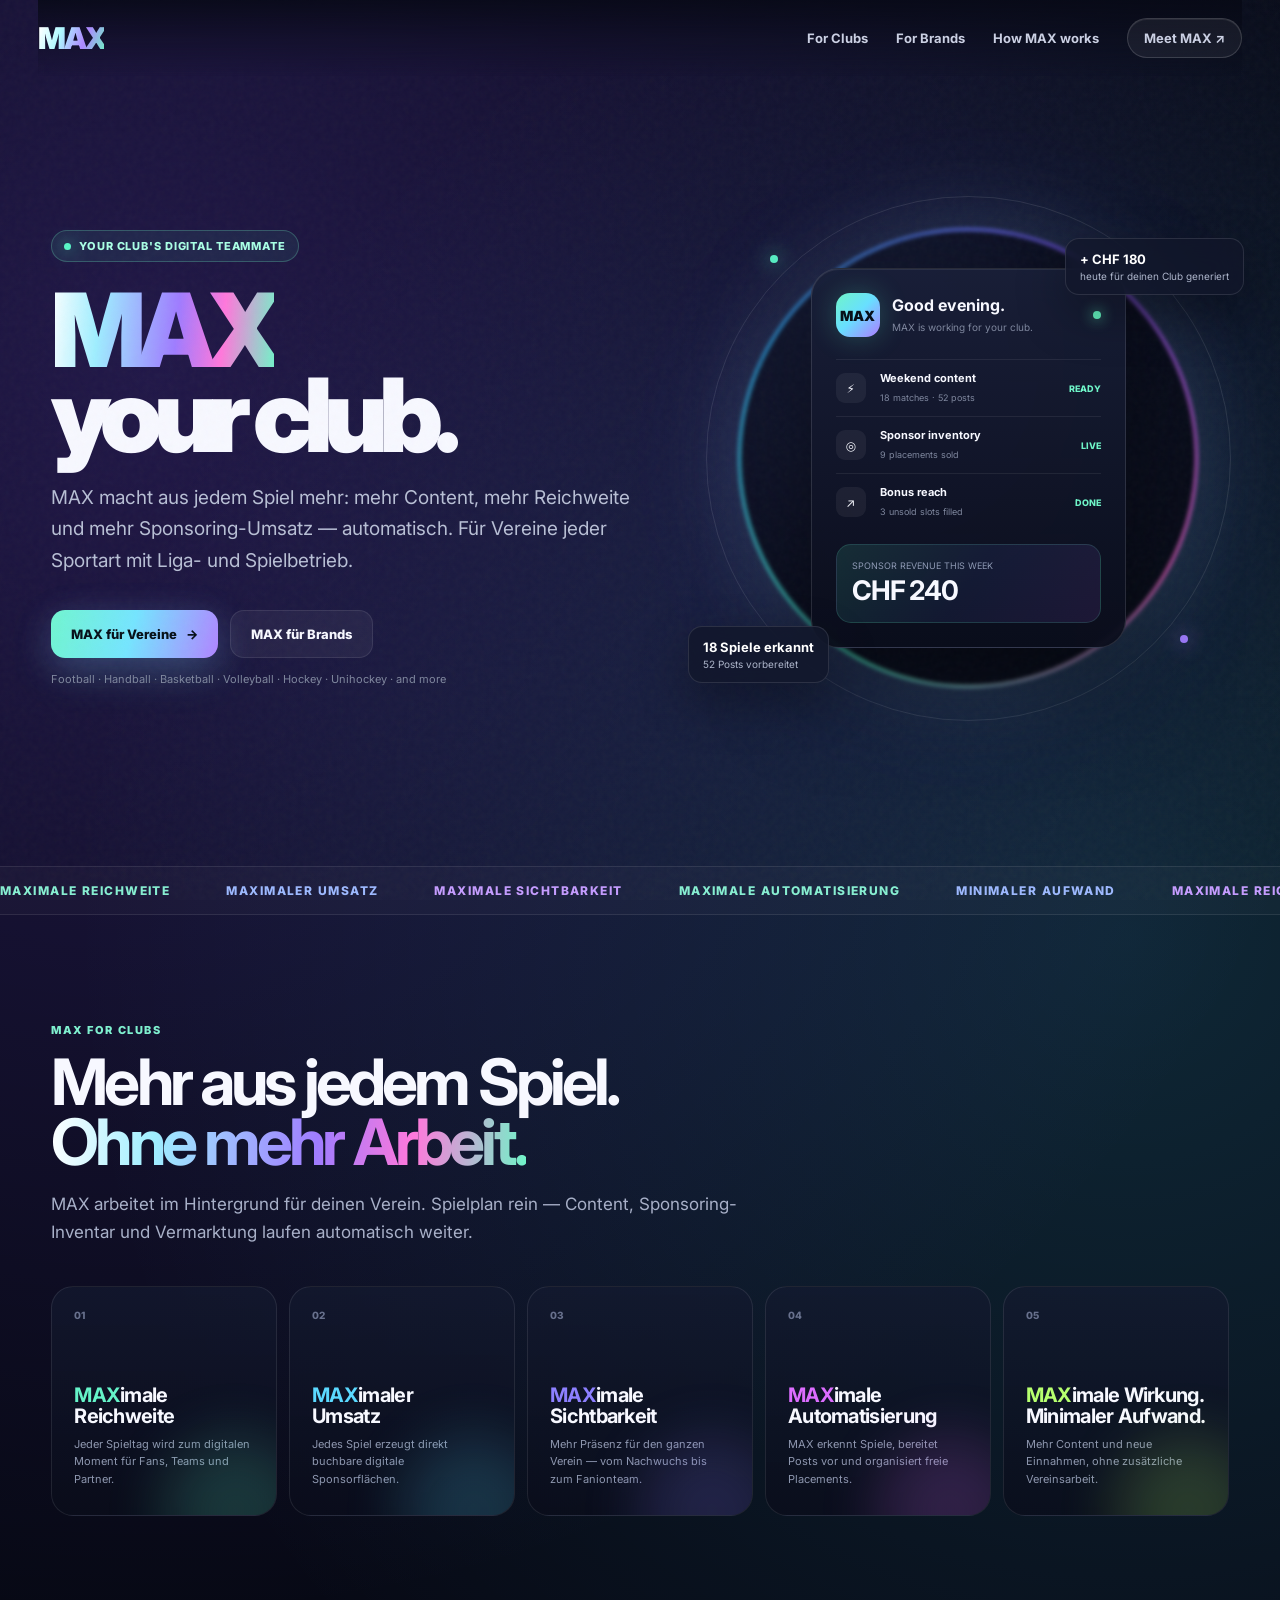
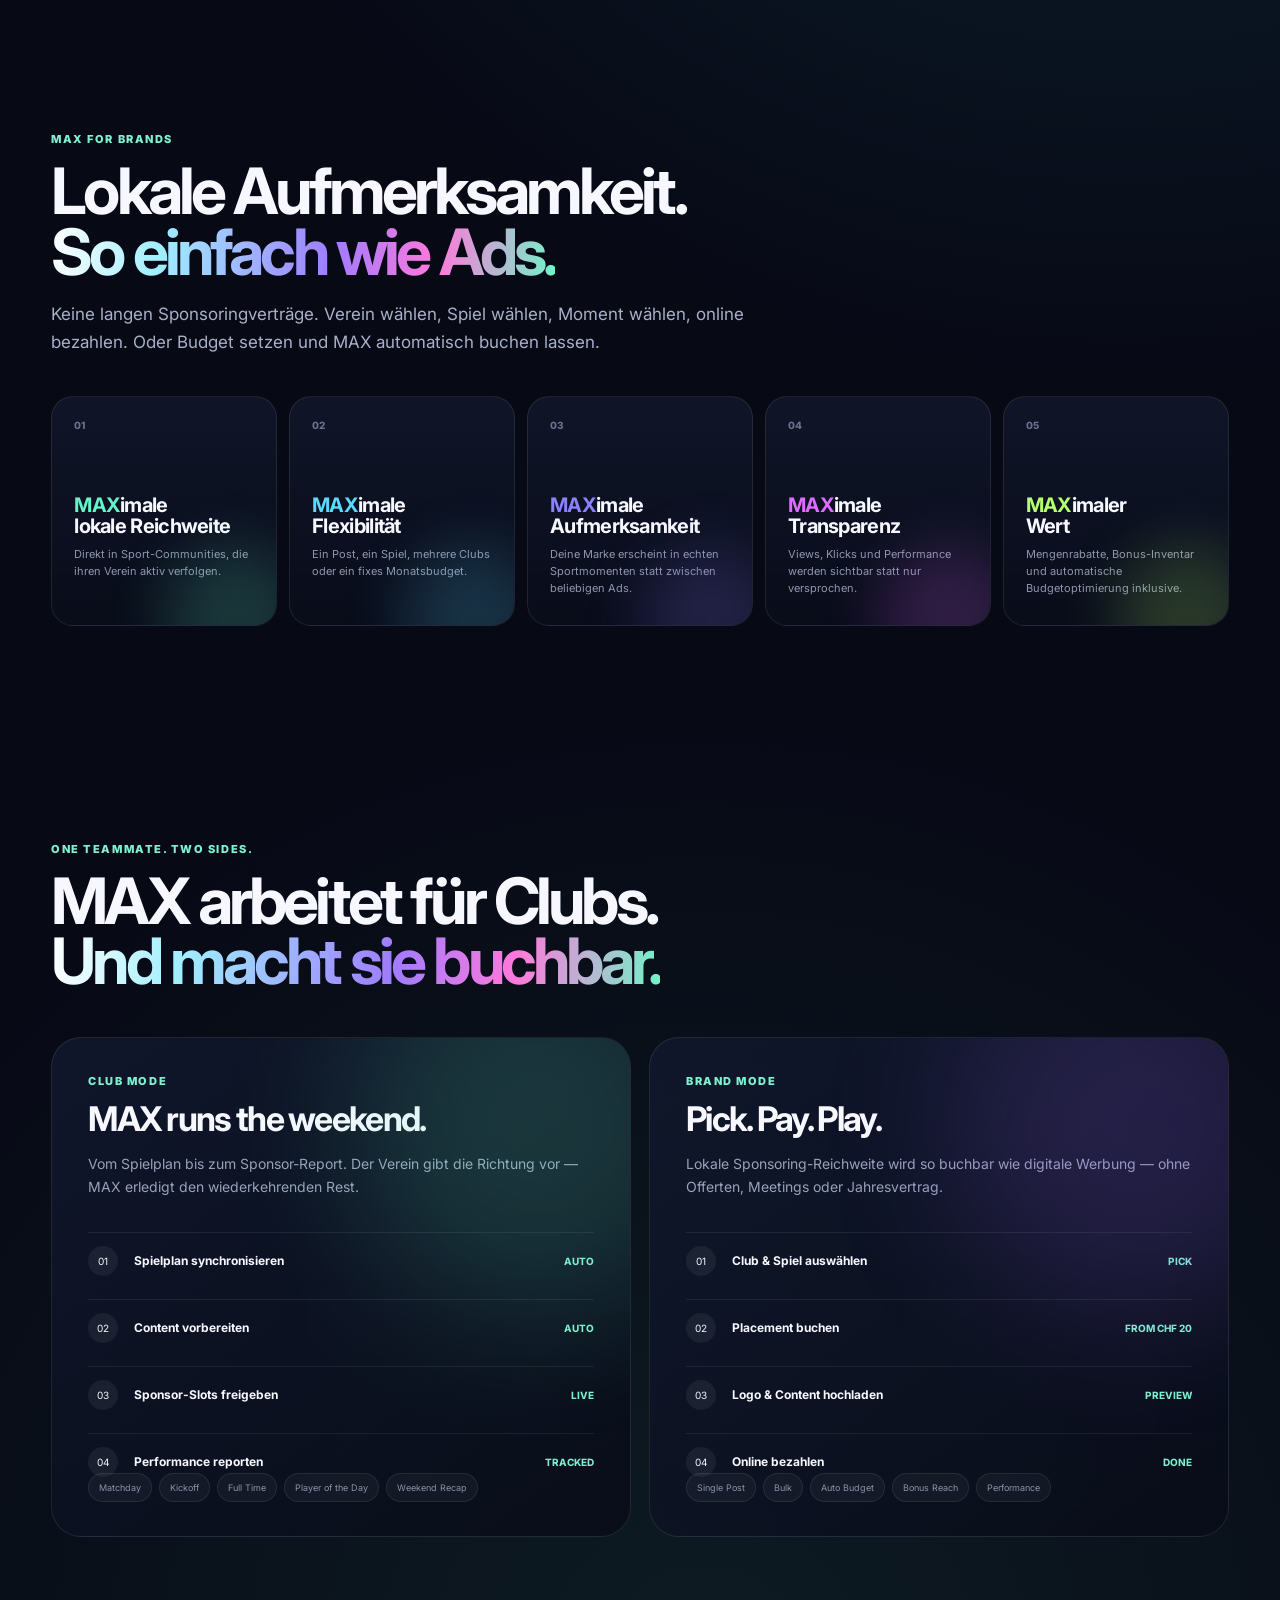
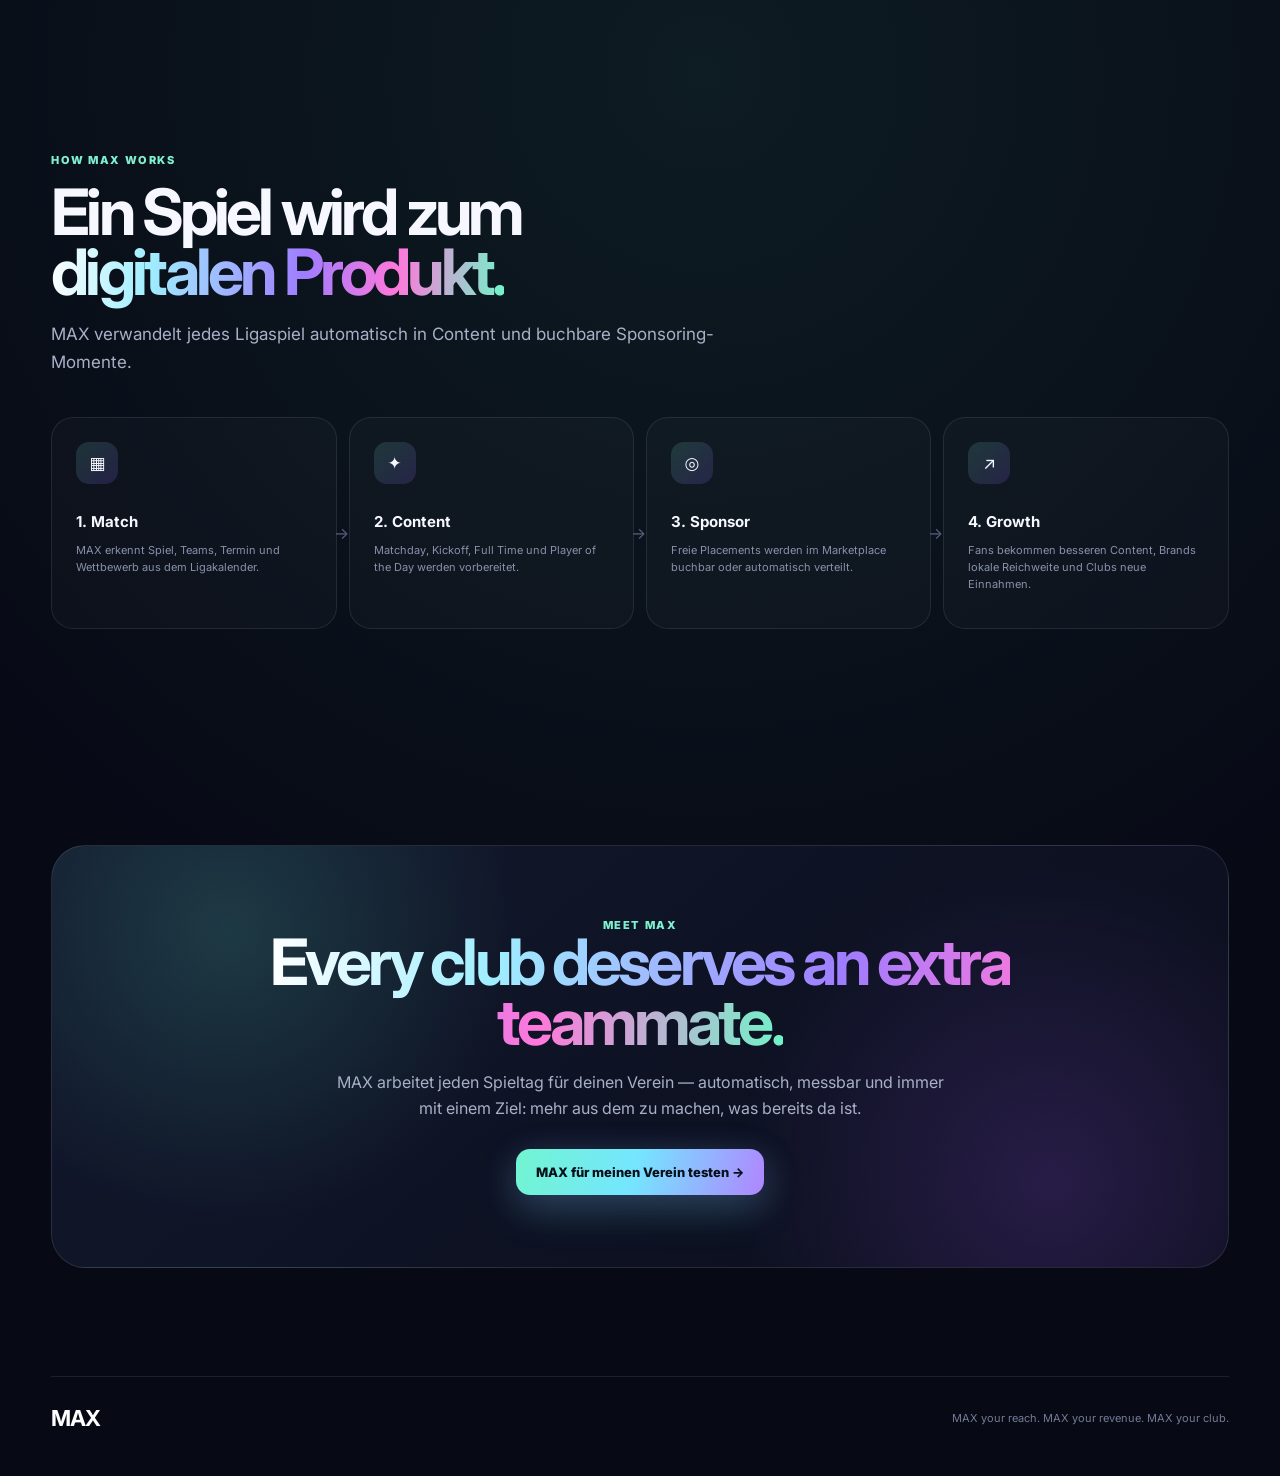
==== max-site/index.html @ 9b80db0b "Add MAX brand landing page" ====
<!doctype html>
<html lang="de">
<head>
<meta charset="utf-8">
<meta name="viewport" content="width=device-width,initial-scale=1">
<meta name="theme-color" content="#080b16">
<title>MAX — Your club's digital teammate</title>
<meta name="description" content="MAX macht aus jedem Spiel Content, Reichweite und Sponsoring-Umsatz. Für Sportvereine und lokale Marken.">
<style>
@import url('https://fonts.googleapis.com/css2?family=Inter:wght@400;500;600;700;800;900&display=swap');
:root{
  --bg:#070915;
  --bg2:#0c1020;
  --ink:#f7f8ff;
  --muted:#a9b0c7;
  --line:rgba(255,255,255,.09);
  --purple:#8b5cf6;
  --violet:#c65cff;
  --blue:#3987ff;
  --cyan:#3de1ff;
  --mint:#59f5c6;
  --lime:#b7ff5a;
  --card:rgba(18,22,41,.72);
}
*{box-sizing:border-box}
html{scroll-behavior:smooth}
body{
  margin:0;
  color:var(--ink);
  font-family:Inter,system-ui,-apple-system,BlinkMacSystemFont,"Segoe UI",sans-serif;
  background:
    radial-gradient(circle at 12% 8%,rgba(125,76,255,.22),transparent 28%),
    radial-gradient(circle at 88% 20%,rgba(61,225,255,.14),transparent 27%),
    radial-gradient(circle at 55% 70%,rgba(89,245,198,.08),transparent 30%),
    var(--bg);
  overflow-x:hidden;
}
a{color:inherit;text-decoration:none}
button{font:inherit}
.noise{
  position:fixed;inset:0;pointer-events:none;opacity:.035;z-index:2;
  background-image:url("data:image/svg+xml,%3Csvg viewBox='0 0 180 180' xmlns='http://www.w3.org/2000/svg'%3E%3Cfilter id='n'%3E%3CfeTurbulence type='fractalNoise' baseFrequency='.85' numOctaves='4' stitchTiles='stitch'/%3E%3C/filter%3E%3Crect width='100%25' height='100%25' filter='url(%23n)' opacity='.9'/%3E%3C/svg%3E");
}
.nav{
  position:sticky;top:0;z-index:40;
  display:flex;align-items:center;justify-content:space-between;
  width:min(1220px,94vw);margin:0 auto;
  padding:18px 0;
  backdrop-filter:blur(16px);
}
.nav:before{
  content:"";position:fixed;top:0;left:0;right:0;height:76px;
  background:linear-gradient(180deg,rgba(7,9,21,.82),rgba(7,9,21,.35),transparent);
  z-index:-1;pointer-events:none;
}
.logo{
  font-size:30px;font-weight:950;letter-spacing:-.08em;
  background:linear-gradient(110deg,#fff 5%,#aef8ff 35%,#ad87ff 68%,#6ff4c2);
  -webkit-background-clip:text;background-clip:text;color:transparent;
}
.navlinks{display:flex;align-items:center;gap:28px;color:#cbd0e3;font-size:13px;font-weight:700}
.navlinks a:hover{color:#fff}
.navcta{
  padding:11px 16px;border:1px solid rgba(255,255,255,.15);border-radius:999px;
  background:rgba(255,255,255,.06);box-shadow:inset 0 1px 0 rgba(255,255,255,.08);
}
.shell{width:min(1220px,92vw);margin:auto}
.hero{
  min-height:790px;
  display:grid;grid-template-columns:1.08fr .92fr;gap:45px;align-items:center;
  padding:66px 0 92px;
}
.badge{
  display:inline-flex;align-items:center;gap:8px;padding:8px 12px;border-radius:999px;
  border:1px solid rgba(111,244,194,.25);
  background:rgba(89,245,198,.07);color:#a9ffe5;
  font-size:11px;font-weight:800;letter-spacing:.08em;text-transform:uppercase;
}
.badge .pulse{width:7px;height:7px;border-radius:50%;background:var(--mint);box-shadow:0 0 18px var(--mint)}
h1{
  font-size:clamp(68px,8vw,116px);line-height:.83;letter-spacing:-.085em;
  margin:26px 0 24px;font-weight:950;
}
.gradient-text{
  background:linear-gradient(95deg,#fff 0%,#9feeff 22%,#9f7cff 56%,#ff78db 76%,#6ff5c8 100%);
  -webkit-background-clip:text;background-clip:text;color:transparent;
}
.hero p{
  max-width:680px;font-size:19px;line-height:1.65;color:#b8bfd5;margin:0;
}
.hero-actions{display:flex;gap:12px;margin-top:34px;flex-wrap:wrap}
.btn{
  display:inline-flex;align-items:center;justify-content:center;gap:9px;
  border-radius:14px;padding:15px 20px;font-weight:800;font-size:13px;
  transition:.2s transform,.2s box-shadow,.2s border-color;
}
.btn:hover{transform:translateY(-2px)}
.btn-primary{
  color:#071019;
  background:linear-gradient(105deg,#71f5d0,#75e5ff 48%,#b085ff);
  box-shadow:0 14px 44px rgba(85,239,200,.2),0 8px 36px rgba(139,92,246,.2);
}
.btn-secondary{border:1px solid var(--line);background:rgba(255,255,255,.05)}
.hero-note{font-size:11px;color:#7f879e;margin-top:14px}
.visual{
  position:relative;height:600px;display:flex;align-items:center;justify-content:center;
}
.orb{
  position:absolute;width:460px;height:460px;border-radius:50%;
  background:conic-gradient(from 210deg,#4af3c2,#31b7ff,#8156ff,#fd63cc,#4af3c2);
  filter:blur(2px);opacity:.85;animation:float 7s ease-in-out infinite;
  box-shadow:0 0 90px rgba(113,245,208,.14),0 0 130px rgba(139,92,246,.18);
}
.orb:after{
  content:"";position:absolute;inset:3px;border-radius:50%;
  background:radial-gradient(circle at 32% 28%,#171d39,#0a0d1d 55%,#070914 80%);
}
.ring{
  position:absolute;width:525px;height:525px;border-radius:50%;
  border:1px solid rgba(255,255,255,.1);animation:spin 18s linear infinite;
}
.ring:before,.ring:after{content:"";position:absolute;width:8px;height:8px;border-radius:50%;background:var(--mint);box-shadow:0 0 20px var(--mint)}
.ring:before{top:58px;left:63px}.ring:after{bottom:77px;right:42px;background:#a17cff;box-shadow:0 0 20px #a17cff}
.agent{
  position:relative;z-index:3;width:315px;border-radius:28px;padding:24px;
  background:linear-gradient(180deg,rgba(25,31,56,.94),rgba(10,13,27,.92));
  border:1px solid rgba(255,255,255,.12);
  box-shadow:0 32px 100px rgba(0,0,0,.5),inset 0 1px 0 rgba(255,255,255,.08);
  backdrop-filter:blur(20px);
}
.agent-head{display:flex;align-items:center;gap:12px;margin-bottom:22px}
.max-avatar{
  width:44px;height:44px;border-radius:14px;display:grid;place-items:center;
  color:#071019;font-weight:950;font-size:14px;
  background:linear-gradient(135deg,#6ff5c8,#68dfff 48%,#ad7dff);
  box-shadow:0 0 28px rgba(89,245,198,.24);
}
.agent-head b{display:block}.agent-head span{font-size:10px;color:#7f879e}
.status{margin-left:auto;width:8px;height:8px;border-radius:50%;background:#62f1bd;box-shadow:0 0 14px #62f1bd}
.task{
  display:grid;grid-template-columns:34px 1fr auto;gap:10px;align-items:center;
  padding:11px 0;border-top:1px solid rgba(255,255,255,.07);
}
.task-icon{
  width:30px;height:30px;border-radius:9px;display:grid;place-items:center;font-size:12px;
  background:rgba(255,255,255,.06)
}
.task b{font-size:11px;display:block}.task small{font-size:9px;color:#7f879e}
.done{font-size:9px;color:#6ff5c8;font-weight:800}
.revenue{
  margin-top:14px;padding:15px;border-radius:15px;
  background:linear-gradient(125deg,rgba(82,245,193,.12),rgba(102,133,255,.09),rgba(187,100,255,.11));
  border:1px solid rgba(110,246,207,.15);
}
.revenue small{font-size:9px;color:#8f9ab4;display:block}.revenue strong{font-size:27px;letter-spacing:-.04em;display:block;margin-top:3px}
.float-card{
  position:absolute;z-index:5;padding:12px 14px;border-radius:14px;
  background:rgba(17,22,41,.78);border:1px solid rgba(255,255,255,.11);backdrop-filter:blur(14px);
  box-shadow:0 20px 50px rgba(0,0,0,.3);font-size:10px;color:#aeb6cb;
}
.float-card b{display:block;color:#fff;font-size:13px;margin-bottom:3px}
.fc1{top:80px;right:-15px;animation:float2 5s ease-in-out infinite}
.fc2{bottom:75px;left:-20px;animation:float2 6.4s ease-in-out infinite reverse}

.marquee{border-top:1px solid var(--line);border-bottom:1px solid var(--line);overflow:hidden;background:rgba(255,255,255,.02)}
.marquee-track{display:flex;gap:56px;width:max-content;padding:16px 0;animation:marquee 25s linear infinite;color:#717b99;font-size:12px;font-weight:800;letter-spacing:.12em;text-transform:uppercase}
.marquee-track span:nth-child(3n+1){color:#87efd2}.marquee-track span:nth-child(3n+2){color:#9db9ff}.marquee-track span:nth-child(3n){color:#c59cff}

.section{padding:108px 0}
.eyebrow{font-size:11px;font-weight:850;letter-spacing:.14em;text-transform:uppercase;color:#7ff0cf}
.section h2{font-size:clamp(44px,5vw,72px);line-height:.94;letter-spacing:-.06em;margin:15px 0 18px;max-width:900px}
.lead{font-size:17px;line-height:1.65;color:#a8b0c8;max-width:720px}
.grid-5{display:grid;grid-template-columns:repeat(5,1fr);gap:12px;margin-top:40px}
.value-card{
  min-height:230px;padding:22px;border-radius:22px;position:relative;overflow:hidden;
  border:1px solid var(--line);background:linear-gradient(180deg,rgba(20,26,48,.72),rgba(10,13,27,.78));
  transition:.25s transform,.25s border-color,.25s box-shadow;
}
.value-card:hover{transform:translateY(-5px);border-color:rgba(129,104,255,.35);box-shadow:0 24px 55px rgba(0,0,0,.22)}
.value-card:before{content:"";position:absolute;inset:auto -35px -70px auto;width:150px;height:150px;border-radius:50%;filter:blur(30px);opacity:.18;background:var(--accent,#8b5cf6)}
.value-card .num{font-size:10px;color:#68718d;font-weight:800}
.value-card h3{font-size:20px;line-height:1.05;letter-spacing:-.035em;margin:64px 0 9px}
.value-card h3 span{color:var(--accent,#7ff0cf)}
.value-card p{font-size:11px;color:#8e97af;line-height:1.55;margin:0}

.split{display:grid;grid-template-columns:1fr 1fr;gap:18px;margin-top:46px}
.big-card{
  min-height:500px;padding:36px;border:1px solid var(--line);border-radius:30px;position:relative;overflow:hidden;
  background:linear-gradient(145deg,rgba(18,25,47,.82),rgba(9,12,24,.86));
}
.big-card:before{content:"";position:absolute;width:380px;height:380px;border-radius:50%;filter:blur(70px);opacity:.16;right:-100px;top:-100px;background:var(--glow)}
.big-card h3{font-size:34px;letter-spacing:-.05em;margin:10px 0}
.big-card p{font-size:14px;color:#98a2ba;line-height:1.6;max-width:520px}
.steps{display:grid;gap:10px;margin-top:34px}
.step{display:grid;grid-template-columns:35px 1fr auto;gap:11px;align-items:center;padding:13px 0;border-top:1px solid rgba(255,255,255,.07)}
.step i{font-style:normal;width:30px;height:30px;border-radius:50%;display:grid;place-items:center;background:rgba(255,255,255,.06);font-size:10px}
.step b{font-size:12px}.step span{font-size:10px;color:#7ff0cf;font-weight:750}
.brand-cloud{position:absolute;bottom:34px;left:36px;right:36px;display:flex;gap:7px;flex-wrap:wrap}
.brand-cloud span{border:1px solid rgba(255,255,255,.08);background:rgba(255,255,255,.04);padding:8px 10px;border-radius:999px;font-size:9px;color:#8993ad}

.flow-grid{display:grid;grid-template-columns:repeat(4,1fr);gap:12px;margin-top:40px}
.flow-card{padding:24px;border-radius:22px;border:1px solid var(--line);background:rgba(255,255,255,.025);position:relative}
.flow-card:after{content:"→";position:absolute;right:-13px;top:50%;font-size:16px;color:#55617d}
.flow-card:last-child:after{display:none}
.flow-icon{width:42px;height:42px;border-radius:13px;display:grid;place-items:center;margin-bottom:28px;font-size:17px;background:linear-gradient(135deg,rgba(111,245,200,.15),rgba(139,92,246,.18))}
.flow-card b{font-size:15px;display:block}.flow-card p{font-size:11px;line-height:1.55;color:#8791aa}

.quote{
  padding:72px;border-radius:34px;border:1px solid rgba(255,255,255,.1);
  background:
    radial-gradient(circle at 15% 20%,rgba(96,241,204,.16),transparent 28%),
    radial-gradient(circle at 85% 80%,rgba(167,91,255,.18),transparent 30%),
    linear-gradient(140deg,#12182d,#0a0d1b);
  text-align:center;position:relative;overflow:hidden;
}
.quote h2{margin:0 auto 18px;max-width:850px}
.quote p{margin:0 auto;max-width:620px;color:#a8b0c7;line-height:1.6}
.quote .btn{margin-top:28px}
.footer{padding:28px 0 45px;color:#727b96;font-size:11px;display:flex;justify-content:space-between;align-items:center;border-top:1px solid var(--line)}
.footer strong{font-size:22px;color:#fff;letter-spacing:-.06em}

@keyframes float{0%,100%{transform:translateY(0) rotate(-2deg)}50%{transform:translateY(-15px) rotate(2deg)}}
@keyframes float2{0%,100%{transform:translateY(0)}50%{transform:translateY(-9px)}}
@keyframes spin{to{transform:rotate(360deg)}}
@keyframes marquee{to{transform:translateX(-50%)}}

@media(max-width:1050px){
  .hero{grid-template-columns:1fr;min-height:auto;padding-top:70px}
  .visual{height:570px}
  .grid-5{grid-template-columns:repeat(2,1fr)}
  .value-card:last-child{grid-column:1/-1}
}
@media(max-width:760px){
  .navlinks a:not(.navcta){display:none}
  .hero{padding-top:36px}
  h1{font-size:68px}
  .visual{height:500px;transform:scale(.88)}
  .orb{width:390px;height:390px}.ring{width:450px;height:450px}
  .grid-5,.split,.flow-grid{grid-template-columns:1fr}
  .value-card:last-child{grid-column:auto}
  .flow-card:after{display:none}
  .section{padding:76px 0}
  .quote{padding:48px 24px}
  .big-card{min-height:460px}
}
@media(max-width:470px){
  .shell{width:90vw}
  h1{font-size:58px}
  .hero p{font-size:16px}
  .visual{margin:0 -35px;transform:scale(.75);height:440px}
  .section h2{font-size:43px}
  .footer{display:block}.footer span{display:block;margin-top:8px}
}
</style>
</head>
<body>
<div class="noise"></div>

<nav class="nav">
  <a class="logo" href="#">MAX</a>
  <div class="navlinks">
    <a href="#clubs">For Clubs</a>
    <a href="#brands">For Brands</a>
    <a href="#how">How MAX works</a>
    <a class="navcta" href="#start">Meet MAX ↗</a>
  </div>
</nav>

<main>
<section class="shell hero">
  <div>
    <div class="badge"><span class="pulse"></span> Your club's digital teammate</div>
    <h1><span class="gradient-text">MAX</span><br>your club.</h1>
    <p>MAX macht aus jedem Spiel mehr: mehr Content, mehr Reichweite und mehr Sponsoring-Umsatz — automatisch. Für Vereine jeder Sportart mit Liga- und Spielbetrieb.</p>
    <div class="hero-actions">
      <a class="btn btn-primary" href="#clubs">MAX für Vereine <span>→</span></a>
      <a class="btn btn-secondary" href="#brands">MAX für Brands</a>
    </div>
    <div class="hero-note">Football · Handball · Basketball · Volleyball · Hockey · Unihockey · and more</div>
  </div>

  <div class="visual">
    <div class="ring"></div>
    <div class="orb"></div>
    <div class="float-card fc1"><b>+ CHF 180</b>heute für deinen Club generiert</div>
    <div class="float-card fc2"><b>18 Spiele erkannt</b>52 Posts vorbereitet</div>
    <div class="agent">
      <div class="agent-head">
        <div class="max-avatar">MAX</div>
        <div><b>Good evening.</b><span>MAX is working for your club.</span></div>
        <div class="status"></div>
      </div>
      <div class="task"><div class="task-icon">⚡</div><div><b>Weekend content</b><small>18 matches · 52 posts</small></div><span class="done">READY</span></div>
      <div class="task"><div class="task-icon">◎</div><div><b>Sponsor inventory</b><small>9 placements sold</small></div><span class="done">LIVE</span></div>
      <div class="task"><div class="task-icon">↗</div><div><b>Bonus reach</b><small>3 unsold slots filled</small></div><span class="done">DONE</span></div>
      <div class="revenue"><small>SPONSOR REVENUE THIS WEEK</small><strong>CHF 240</strong></div>
    </div>
  </div>
</section>

<div class="marquee">
  <div class="marquee-track">
    <span>MAXimale Reichweite</span><span>MAXimaler Umsatz</span><span>MAXimale Sichtbarkeit</span><span>MAXimale Automatisierung</span><span>Minimaler Aufwand</span>
    <span>MAXimale Reichweite</span><span>MAXimaler Umsatz</span><span>MAXimale Sichtbarkeit</span><span>MAXimale Automatisierung</span><span>Minimaler Aufwand</span>
  </div>
</div>

<section class="shell section" id="clubs">
  <div class="eyebrow">MAX for Clubs</div>
  <h2>Mehr aus jedem Spiel.<br><span class="gradient-text">Ohne mehr Arbeit.</span></h2>
  <p class="lead">MAX arbeitet im Hintergrund für deinen Verein. Spielplan rein — Content, Sponsoring-Inventar und Vermarktung laufen automatisch weiter.</p>

  <div class="grid-5">
    <article class="value-card" style="--accent:#65f3c8"><div class="num">01</div><h3><span>MAX</span>imale<br>Reichweite</h3><p>Jeder Spieltag wird zum digitalen Moment für Fans, Teams und Partner.</p></article>
    <article class="value-card" style="--accent:#5bd9ff"><div class="num">02</div><h3><span>MAX</span>imaler<br>Umsatz</h3><p>Jedes Spiel erzeugt direkt buchbare digitale Sponsorflächen.</p></article>
    <article class="value-card" style="--accent:#8d80ff"><div class="num">03</div><h3><span>MAX</span>imale<br>Sichtbarkeit</h3><p>Mehr Präsenz für den ganzen Verein — vom Nachwuchs bis zum Fanionteam.</p></article>
    <article class="value-card" style="--accent:#dc6dff"><div class="num">04</div><h3><span>MAX</span>imale<br>Automatisierung</h3><p>MAX erkennt Spiele, bereitet Posts vor und organisiert freie Placements.</p></article>
    <article class="value-card" style="--accent:#b6ff6f"><div class="num">05</div><h3><span>MAX</span>imale Wirkung.<br>Minimaler Aufwand.</h3><p>Mehr Content und neue Einnahmen, ohne zusätzliche Vereinsarbeit.</p></article>
  </div>
</section>

<section class="shell section" id="brands">
  <div class="eyebrow">MAX for Brands</div>
  <h2>Lokale Aufmerksamkeit.<br><span class="gradient-text">So einfach wie Ads.</span></h2>
  <p class="lead">Keine langen Sponsoringverträge. Verein wählen, Spiel wählen, Moment wählen, online bezahlen. Oder Budget setzen und MAX automatisch buchen lassen.</p>

  <div class="grid-5">
    <article class="value-card" style="--accent:#65f3c8"><div class="num">01</div><h3><span>MAX</span>imale<br>lokale Reichweite</h3><p>Direkt in Sport-Communities, die ihren Verein aktiv verfolgen.</p></article>
    <article class="value-card" style="--accent:#5bd9ff"><div class="num">02</div><h3><span>MAX</span>imale<br>Flexibilität</h3><p>Ein Post, ein Spiel, mehrere Clubs oder ein fixes Monatsbudget.</p></article>
    <article class="value-card" style="--accent:#8d80ff"><div class="num">03</div><h3><span>MAX</span>imale<br>Aufmerksamkeit</h3><p>Deine Marke erscheint in echten Sportmomenten statt zwischen beliebigen Ads.</p></article>
    <article class="value-card" style="--accent:#dc6dff"><div class="num">04</div><h3><span>MAX</span>imale<br>Transparenz</h3><p>Views, Klicks und Performance werden sichtbar statt nur versprochen.</p></article>
    <article class="value-card" style="--accent:#b6ff6f"><div class="num">05</div><h3><span>MAX</span>imaler<br>Wert</h3><p>Mengenrabatte, Bonus-Inventar und automatische Budgetoptimierung inklusive.</p></article>
  </div>
</section>

<section class="shell section">
  <div class="eyebrow">One teammate. Two sides.</div>
  <h2>MAX arbeitet für Clubs.<br><span class="gradient-text">Und macht sie buchbar.</span></h2>
  <div class="split">
    <article class="big-card" style="--glow:#5ff2c5">
      <div class="eyebrow">CLUB MODE</div>
      <h3>MAX runs the weekend.</h3>
      <p>Vom Spielplan bis zum Sponsor-Report. Der Verein gibt die Richtung vor — MAX erledigt den wiederkehrenden Rest.</p>
      <div class="steps">
        <div class="step"><i>01</i><b>Spielplan synchronisieren</b><span>AUTO</span></div>
        <div class="step"><i>02</i><b>Content vorbereiten</b><span>AUTO</span></div>
        <div class="step"><i>03</i><b>Sponsor-Slots freigeben</b><span>LIVE</span></div>
        <div class="step"><i>04</i><b>Performance reporten</b><span>TRACKED</span></div>
      </div>
      <div class="brand-cloud"><span>Matchday</span><span>Kickoff</span><span>Full Time</span><span>Player of the Day</span><span>Weekend Recap</span></div>
    </article>

    <article class="big-card" style="--glow:#9b67ff">
      <div class="eyebrow">BRAND MODE</div>
      <h3>Pick. Pay. Play.</h3>
      <p>Lokale Sponsoring-Reichweite wird so buchbar wie digitale Werbung — ohne Offerten, Meetings oder Jahresvertrag.</p>
      <div class="steps">
        <div class="step"><i>01</i><b>Club & Spiel auswählen</b><span>PICK</span></div>
        <div class="step"><i>02</i><b>Placement buchen</b><span>FROM CHF 20</span></div>
        <div class="step"><i>03</i><b>Logo & Content hochladen</b><span>PREVIEW</span></div>
        <div class="step"><i>04</i><b>Online bezahlen</b><span>DONE</span></div>
      </div>
      <div class="brand-cloud"><span>Single Post</span><span>Bulk</span><span>Auto Budget</span><span>Bonus Reach</span><span>Performance</span></div>
    </article>
  </div>
</section>

<section class="shell section" id="how">
  <div class="eyebrow">How MAX works</div>
  <h2>Ein Spiel wird zum<br><span class="gradient-text">digitalen Produkt.</span></h2>
  <p class="lead">MAX verwandelt jedes Ligaspiel automatisch in Content und buchbare Sponsoring-Momente.</p>
  <div class="flow-grid">
    <div class="flow-card"><div class="flow-icon">▦</div><b>1. Match</b><p>MAX erkennt Spiel, Teams, Termin und Wettbewerb aus dem Ligakalender.</p></div>
    <div class="flow-card"><div class="flow-icon">✦</div><b>2. Content</b><p>Matchday, Kickoff, Full Time und Player of the Day werden vorbereitet.</p></div>
    <div class="flow-card"><div class="flow-icon">◎</div><b>3. Sponsor</b><p>Freie Placements werden im Marketplace buchbar oder automatisch verteilt.</p></div>
    <div class="flow-card"><div class="flow-icon">↗</div><b>4. Growth</b><p>Fans bekommen besseren Content, Brands lokale Reichweite und Clubs neue Einnahmen.</p></div>
  </div>
</section>

<section class="shell section" id="start">
  <div class="quote">
    <div class="eyebrow">Meet MAX</div>
    <h2><span class="gradient-text">Every club deserves an extra teammate.</span></h2>
    <p>MAX arbeitet jeden Spieltag für deinen Verein — automatisch, messbar und immer mit einem Ziel: mehr aus dem zu machen, was bereits da ist.</p>
    <a class="btn btn-primary" href="mailto:hello@max.club">MAX für meinen Verein testen →</a>
  </div>
</section>
</main>

<footer class="shell footer">
  <strong>MAX</strong>
  <span>MAX your reach. MAX your revenue. MAX your club.</span>
</footer>

<script>
const observer = new IntersectionObserver(entries=>{
  entries.forEach(e=>{
    if(e.isIntersecting){
      e.target.animate(
        [{opacity:0,transform:'translateY(22px)'},{opacity:1,transform:'translateY(0)'}],
        {duration:650,easing:'cubic-bezier(.2,.8,.2,1)',fill:'both'}
      );
      observer.unobserve(e.target);
    }
  });
},{threshold:.12});
document.querySelectorAll('.value-card,.big-card,.flow-card,.quote').forEach(el=>observer.observe(el));
</script>
</body>
</html>
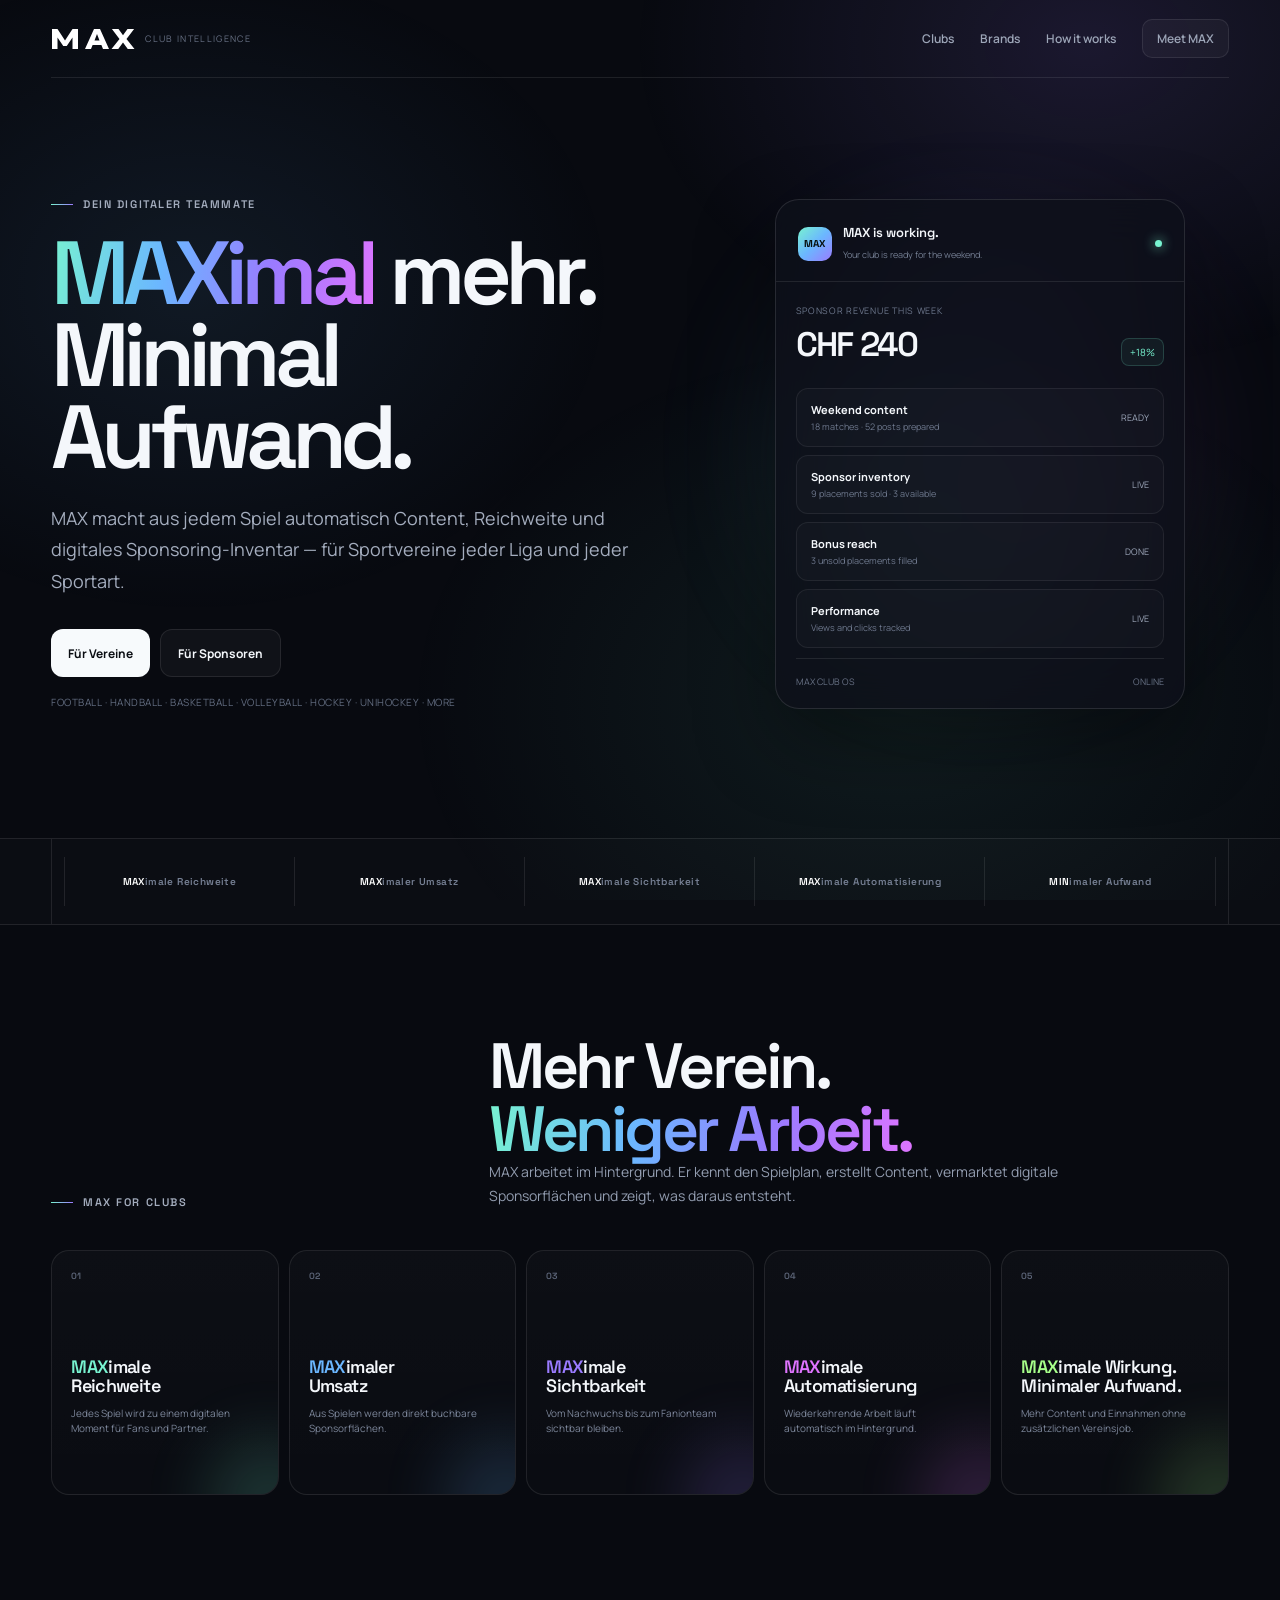
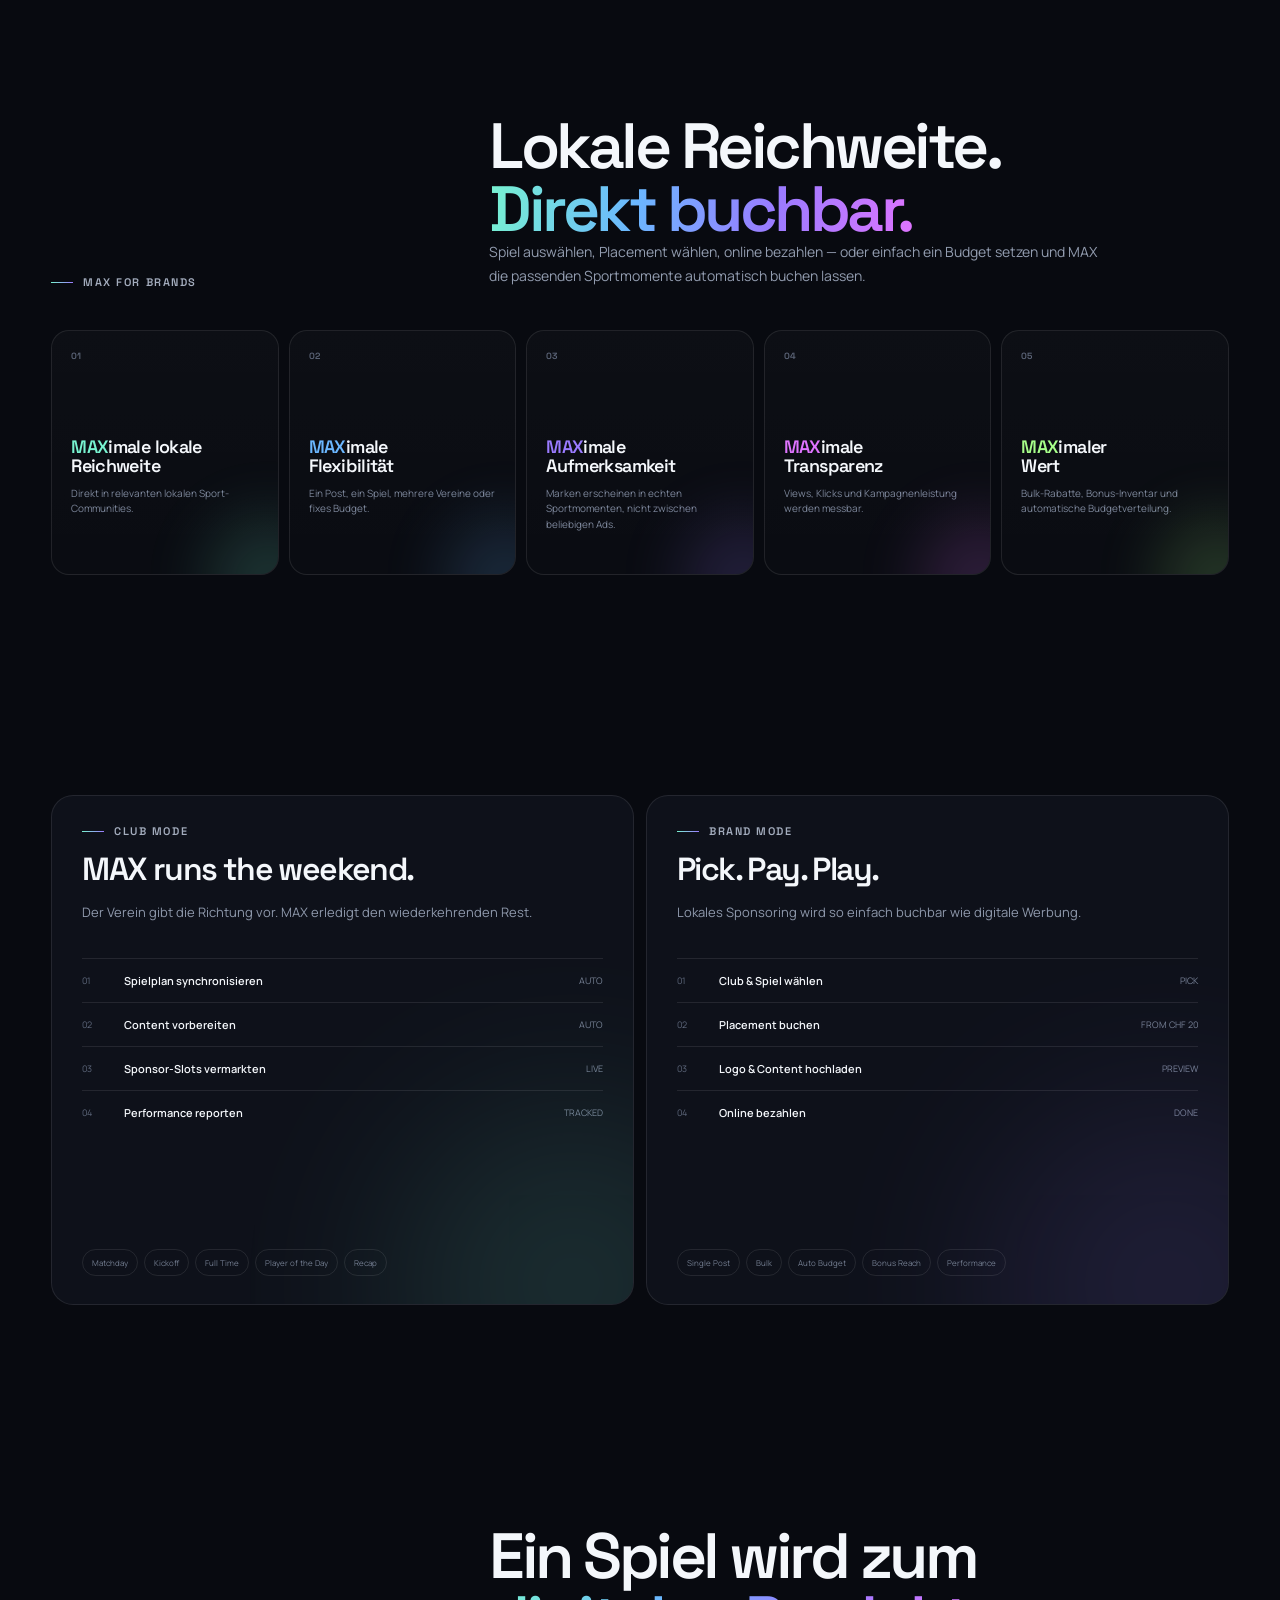
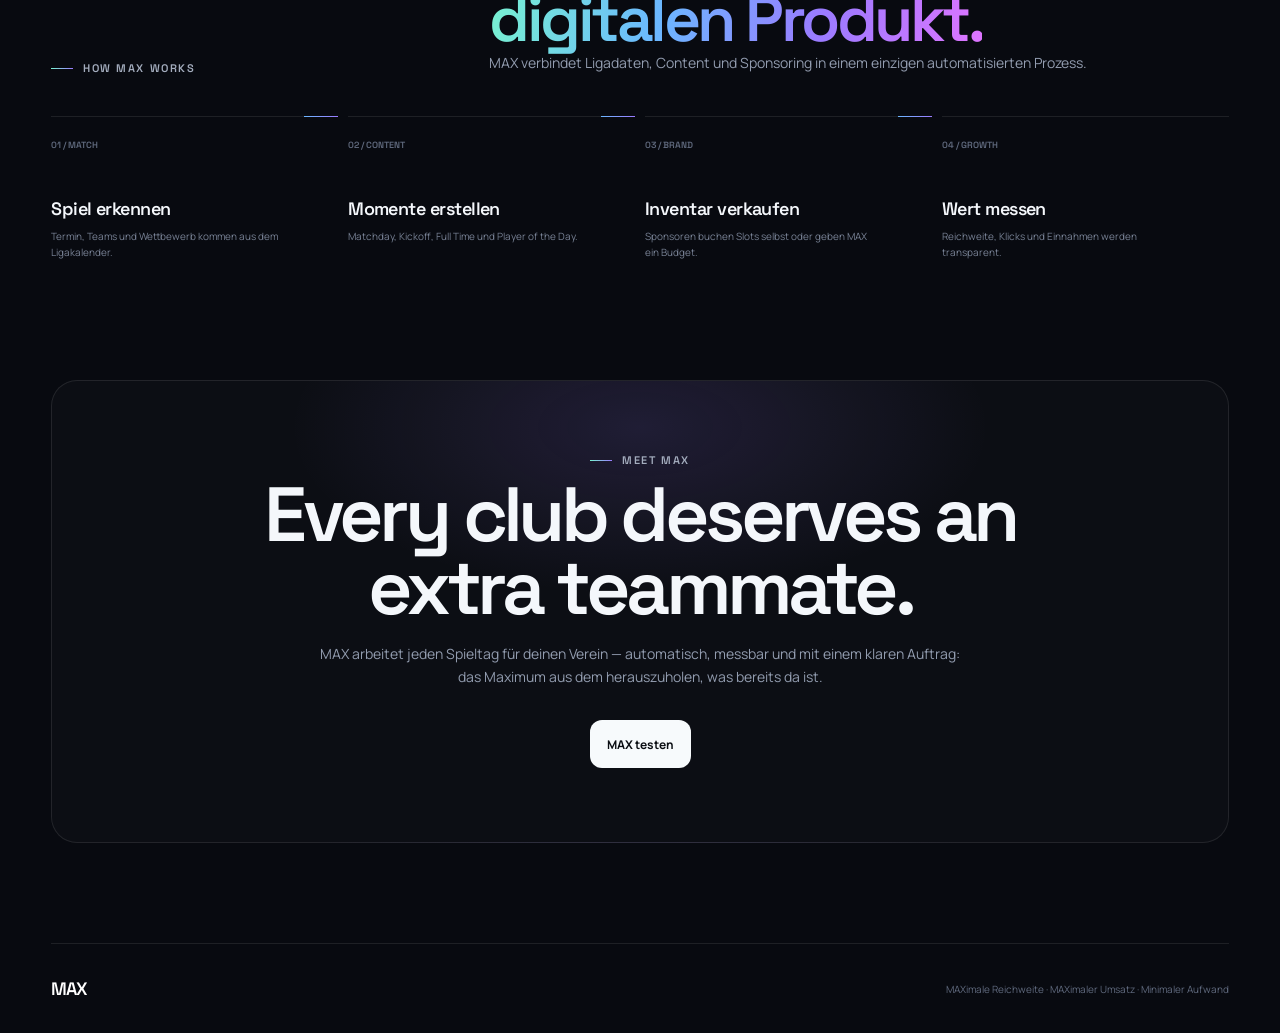
==== commit d214542f: "Redesign MAX site in futuristic clean style" ====
--- a/max-site/index.html
+++ b/max-site/index.html
@@ -3,408 +3,392 @@
 <head>
 <meta charset="utf-8">
 <meta name="viewport" content="width=device-width,initial-scale=1">
-<meta name="theme-color" content="#080b16">
-<title>MAX — Your club's digital teammate</title>
-<meta name="description" content="MAX macht aus jedem Spiel Content, Reichweite und Sponsoring-Umsatz. Für Sportvereine und lokale Marken.">
+<meta name="theme-color" content="#080A10">
+<title>MAX — Dein digitaler Teammate</title>
+<meta name="description" content="MAX automatisiert Content, digitale Sponsoring-Flächen und Reichweite für Sportvereine.">
 <style>
-@import url('https://fonts.googleapis.com/css2?family=Inter:wght@400;500;600;700;800;900&display=swap');
+@import url('https://fonts.googleapis.com/css2?family=Manrope:wght@400;500;600;700&family=Space+Grotesk:wght@500;600;700&display=swap');
+
 :root{
-  --bg:#070915;
-  --bg2:#0c1020;
-  --ink:#f7f8ff;
-  --muted:#a9b0c7;
+  --bg:#080A10;
+  --panel:#0E111A;
+  --panel2:#111521;
+  --text:#F4F7FB;
+  --muted:#8C95A8;
   --line:rgba(255,255,255,.09);
-  --purple:#8b5cf6;
-  --violet:#c65cff;
-  --blue:#3987ff;
-  --cyan:#3de1ff;
-  --mint:#59f5c6;
-  --lime:#b7ff5a;
-  --card:rgba(18,22,41,.72);
-}
+  --mint:#78F3D0;
+  --blue:#6BB7FF;
+  --violet:#9A7BFF;
+  --pink:#DF74FF;
+}
+
 *{box-sizing:border-box}
 html{scroll-behavior:smooth}
 body{
   margin:0;
-  color:var(--ink);
-  font-family:Inter,system-ui,-apple-system,BlinkMacSystemFont,"Segoe UI",sans-serif;
-  background:
-    radial-gradient(circle at 12% 8%,rgba(125,76,255,.22),transparent 28%),
-    radial-gradient(circle at 88% 20%,rgba(61,225,255,.14),transparent 27%),
-    radial-gradient(circle at 55% 70%,rgba(89,245,198,.08),transparent 30%),
-    var(--bg);
+  color:var(--text);
+  background:var(--bg);
+  font-family:Manrope,system-ui,sans-serif;
   overflow-x:hidden;
 }
 a{color:inherit;text-decoration:none}
 button{font:inherit}
-.noise{
-  position:fixed;inset:0;pointer-events:none;opacity:.035;z-index:2;
-  background-image:url("data:image/svg+xml,%3Csvg viewBox='0 0 180 180' xmlns='http://www.w3.org/2000/svg'%3E%3Cfilter id='n'%3E%3CfeTurbulence type='fractalNoise' baseFrequency='.85' numOctaves='4' stitchTiles='stitch'/%3E%3C/filter%3E%3Crect width='100%25' height='100%25' filter='url(%23n)' opacity='.9'/%3E%3C/svg%3E");
-}
+::selection{background:var(--mint);color:#07100d}
+
+.ambient{
+  position:fixed;inset:0;pointer-events:none;z-index:-2;
+  background:
+    radial-gradient(700px 500px at 85% 5%,rgba(154,123,255,.13),transparent 65%),
+    radial-gradient(620px 480px at 15% 32%,rgba(107,183,255,.09),transparent 68%),
+    radial-gradient(700px 520px at 70% 78%,rgba(120,243,208,.08),transparent 70%);
+}
+.grid{
+  position:fixed;inset:0;pointer-events:none;z-index:-1;opacity:.15;
+  background-image:
+    linear-gradient(rgba(255,255,255,.03) 1px,transparent 1px),
+    linear-gradient(90deg,rgba(255,255,255,.03) 1px,transparent 1px);
+  background-size:64px 64px;
+  mask-image:linear-gradient(to bottom,rgba(0,0,0,.8),transparent 78%);
+}
+
+.wrap{width:min(1180px,92vw);margin:auto}
 .nav{
-  position:sticky;top:0;z-index:40;
-  display:flex;align-items:center;justify-content:space-between;
-  width:min(1220px,94vw);margin:0 auto;
-  padding:18px 0;
-  backdrop-filter:blur(16px);
-}
-.nav:before{
-  content:"";position:fixed;top:0;left:0;right:0;height:76px;
-  background:linear-gradient(180deg,rgba(7,9,21,.82),rgba(7,9,21,.35),transparent);
-  z-index:-1;pointer-events:none;
-}
-.logo{
-  font-size:30px;font-weight:950;letter-spacing:-.08em;
-  background:linear-gradient(110deg,#fff 5%,#aef8ff 35%,#ad87ff 68%,#6ff4c2);
+  height:78px;display:flex;align-items:center;justify-content:space-between;
+  border-bottom:1px solid var(--line);
+}
+.wordmark{display:flex;align-items:center;gap:10px}
+.wordmark svg{width:84px;height:28px;display:block}
+.wordmark small{font-size:9px;letter-spacing:.15em;color:#697286;text-transform:uppercase}
+.navlinks{display:flex;align-items:center;gap:26px;color:#9DA6B8;font-size:12px;font-weight:600}
+.navlinks a:hover{color:#fff}
+.navcta{padding:10px 14px;border:1px solid var(--line);border-radius:10px;background:rgba(255,255,255,.035)}
+
+.hero{
+  min-height:760px;
+  display:grid;grid-template-columns:1.1fr .9fr;gap:70px;align-items:center;
+  padding:84px 0 92px;
+}
+.eyebrow{
+  display:flex;align-items:center;gap:10px;
+  font:600 11px/1 Space Grotesk,sans-serif;
+  letter-spacing:.14em;text-transform:uppercase;color:#A4ADBE;
+}
+.eyebrow:before{content:"";width:22px;height:1px;background:linear-gradient(90deg,var(--mint),var(--violet))}
+h1,h2,h3{font-family:Space Grotesk,sans-serif}
+h1{
+  margin:22px 0 24px;
+  font-size:clamp(64px,7vw,104px);
+  line-height:.92;letter-spacing:-.075em;font-weight:600;
+  max-width:760px;
+}
+.maximal{
+  background:linear-gradient(100deg,var(--mint),var(--blue) 35%,var(--violet) 67%,var(--pink));
   -webkit-background-clip:text;background-clip:text;color:transparent;
 }
-.navlinks{display:flex;align-items:center;gap:28px;color:#cbd0e3;font-size:13px;font-weight:700}
-.navlinks a:hover{color:#fff}
-.navcta{
-  padding:11px 16px;border:1px solid rgba(255,255,255,.15);border-radius:999px;
-  background:rgba(255,255,255,.06);box-shadow:inset 0 1px 0 rgba(255,255,255,.08);
-}
-.shell{width:min(1220px,92vw);margin:auto}
-.hero{
-  min-height:790px;
-  display:grid;grid-template-columns:1.08fr .92fr;gap:45px;align-items:center;
-  padding:66px 0 92px;
-}
-.badge{
-  display:inline-flex;align-items:center;gap:8px;padding:8px 12px;border-radius:999px;
-  border:1px solid rgba(111,244,194,.25);
-  background:rgba(89,245,198,.07);color:#a9ffe5;
-  font-size:11px;font-weight:800;letter-spacing:.08em;text-transform:uppercase;
-}
-.badge .pulse{width:7px;height:7px;border-radius:50%;background:var(--mint);box-shadow:0 0 18px var(--mint)}
-h1{
-  font-size:clamp(68px,8vw,116px);line-height:.83;letter-spacing:-.085em;
-  margin:26px 0 24px;font-weight:950;
-}
-.gradient-text{
-  background:linear-gradient(95deg,#fff 0%,#9feeff 22%,#9f7cff 56%,#ff78db 76%,#6ff5c8 100%);
-  -webkit-background-clip:text;background-clip:text;color:transparent;
-}
-.hero p{
-  max-width:680px;font-size:19px;line-height:1.65;color:#b8bfd5;margin:0;
-}
-.hero-actions{display:flex;gap:12px;margin-top:34px;flex-wrap:wrap}
+.hero-copy p{
+  max-width:660px;margin:0;color:#A4ADBE;font-size:18px;line-height:1.75;
+}
+.actions{display:flex;gap:10px;flex-wrap:wrap;margin-top:32px}
 .btn{
-  display:inline-flex;align-items:center;justify-content:center;gap:9px;
-  border-radius:14px;padding:15px 20px;font-weight:800;font-size:13px;
-  transition:.2s transform,.2s box-shadow,.2s border-color;
-}
-.btn:hover{transform:translateY(-2px)}
-.btn-primary{
-  color:#071019;
-  background:linear-gradient(105deg,#71f5d0,#75e5ff 48%,#b085ff);
-  box-shadow:0 14px 44px rgba(85,239,200,.2),0 8px 36px rgba(139,92,246,.2);
-}
-.btn-secondary{border:1px solid var(--line);background:rgba(255,255,255,.05)}
-.hero-note{font-size:11px;color:#7f879e;margin-top:14px}
-.visual{
-  position:relative;height:600px;display:flex;align-items:center;justify-content:center;
-}
-.orb{
-  position:absolute;width:460px;height:460px;border-radius:50%;
-  background:conic-gradient(from 210deg,#4af3c2,#31b7ff,#8156ff,#fd63cc,#4af3c2);
-  filter:blur(2px);opacity:.85;animation:float 7s ease-in-out infinite;
-  box-shadow:0 0 90px rgba(113,245,208,.14),0 0 130px rgba(139,92,246,.18);
-}
-.orb:after{
-  content:"";position:absolute;inset:3px;border-radius:50%;
-  background:radial-gradient(circle at 32% 28%,#171d39,#0a0d1d 55%,#070914 80%);
-}
-.ring{
-  position:absolute;width:525px;height:525px;border-radius:50%;
-  border:1px solid rgba(255,255,255,.1);animation:spin 18s linear infinite;
-}
-.ring:before,.ring:after{content:"";position:absolute;width:8px;height:8px;border-radius:50%;background:var(--mint);box-shadow:0 0 20px var(--mint)}
-.ring:before{top:58px;left:63px}.ring:after{bottom:77px;right:42px;background:#a17cff;box-shadow:0 0 20px #a17cff}
+  display:inline-flex;align-items:center;justify-content:center;gap:8px;
+  min-height:48px;padding:0 17px;border-radius:12px;font-size:12px;font-weight:700;
+  transition:.2s ease;
+}
+.btn:hover{transform:translateY(-1px)}
+.primary{background:#F7FAFC;color:#0A0D12}
+.secondary{border:1px solid var(--line);background:rgba(255,255,255,.035)}
+.sports{margin-top:18px;color:#636D81;font-size:10px;letter-spacing:.05em}
+
+.agent-wrap{position:relative;display:flex;justify-content:center}
+.agent-glow{
+  position:absolute;width:360px;height:360px;border-radius:50%;top:70px;
+  background:conic-gradient(from 210deg,var(--mint),var(--blue),var(--violet),var(--pink),var(--mint));
+  filter:blur(80px);opacity:.18;
+}
 .agent{
-  position:relative;z-index:3;width:315px;border-radius:28px;padding:24px;
-  background:linear-gradient(180deg,rgba(25,31,56,.94),rgba(10,13,27,.92));
-  border:1px solid rgba(255,255,255,.12);
-  box-shadow:0 32px 100px rgba(0,0,0,.5),inset 0 1px 0 rgba(255,255,255,.08);
-  backdrop-filter:blur(20px);
-}
-.agent-head{display:flex;align-items:center;gap:12px;margin-bottom:22px}
-.max-avatar{
-  width:44px;height:44px;border-radius:14px;display:grid;place-items:center;
-  color:#071019;font-weight:950;font-size:14px;
-  background:linear-gradient(135deg,#6ff5c8,#68dfff 48%,#ad7dff);
-  box-shadow:0 0 28px rgba(89,245,198,.24);
-}
-.agent-head b{display:block}.agent-head span{font-size:10px;color:#7f879e}
-.status{margin-left:auto;width:8px;height:8px;border-radius:50%;background:#62f1bd;box-shadow:0 0 14px #62f1bd}
+  position:relative;width:min(410px,100%);padding:20px;border-radius:24px;
+  background:rgba(14,17,26,.82);border:1px solid rgba(255,255,255,.11);
+  backdrop-filter:blur(22px);box-shadow:0 32px 80px rgba(0,0,0,.35);
+}
+.agent-top{display:flex;align-items:center;padding:4px 2px 18px}
+.agent-dot{
+  width:34px;height:34px;border-radius:10px;display:grid;place-items:center;
+  font:700 10px Space Grotesk;color:#08100f;
+  background:linear-gradient(135deg,var(--mint),var(--blue),var(--violet));
+}
+.agent-title{margin-left:11px}
+.agent-title b{display:block;font:600 13px Space Grotesk}
+.agent-title span{font-size:9px;color:#747E92}
+.online{margin-left:auto;width:7px;height:7px;border-radius:50%;background:var(--mint);box-shadow:0 0 12px var(--mint)}
+.agent-line{height:1px;background:var(--line);margin:0 -20px}
+.summary{display:grid;grid-template-columns:1fr auto;gap:14px;align-items:end;padding:22px 0}
+.summary small{display:block;color:#6E788D;font-size:9px;letter-spacing:.08em;text-transform:uppercase;margin-bottom:6px}
+.summary strong{font:600 34px Space Grotesk;letter-spacing:-.05em}
+.summary .delta{font-size:10px;color:var(--mint);padding:6px 8px;border:1px solid rgba(120,243,208,.18);background:rgba(120,243,208,.05);border-radius:8px}
+.tasks{display:grid;gap:8px}
 .task{
-  display:grid;grid-template-columns:34px 1fr auto;gap:10px;align-items:center;
-  padding:11px 0;border-top:1px solid rgba(255,255,255,.07);
-}
-.task-icon{
-  width:30px;height:30px;border-radius:9px;display:grid;place-items:center;font-size:12px;
-  background:rgba(255,255,255,.06)
-}
-.task b{font-size:11px;display:block}.task small{font-size:9px;color:#7f879e}
-.done{font-size:9px;color:#6ff5c8;font-weight:800}
-.revenue{
-  margin-top:14px;padding:15px;border-radius:15px;
-  background:linear-gradient(125deg,rgba(82,245,193,.12),rgba(102,133,255,.09),rgba(187,100,255,.11));
-  border:1px solid rgba(110,246,207,.15);
-}
-.revenue small{font-size:9px;color:#8f9ab4;display:block}.revenue strong{font-size:27px;letter-spacing:-.04em;display:block;margin-top:3px}
-.float-card{
-  position:absolute;z-index:5;padding:12px 14px;border-radius:14px;
-  background:rgba(17,22,41,.78);border:1px solid rgba(255,255,255,.11);backdrop-filter:blur(14px);
-  box-shadow:0 20px 50px rgba(0,0,0,.3);font-size:10px;color:#aeb6cb;
-}
-.float-card b{display:block;color:#fff;font-size:13px;margin-bottom:3px}
-.fc1{top:80px;right:-15px;animation:float2 5s ease-in-out infinite}
-.fc2{bottom:75px;left:-20px;animation:float2 6.4s ease-in-out infinite reverse}
-
-.marquee{border-top:1px solid var(--line);border-bottom:1px solid var(--line);overflow:hidden;background:rgba(255,255,255,.02)}
-.marquee-track{display:flex;gap:56px;width:max-content;padding:16px 0;animation:marquee 25s linear infinite;color:#717b99;font-size:12px;font-weight:800;letter-spacing:.12em;text-transform:uppercase}
-.marquee-track span:nth-child(3n+1){color:#87efd2}.marquee-track span:nth-child(3n+2){color:#9db9ff}.marquee-track span:nth-child(3n){color:#c59cff}
-
-.section{padding:108px 0}
-.eyebrow{font-size:11px;font-weight:850;letter-spacing:.14em;text-transform:uppercase;color:#7ff0cf}
-.section h2{font-size:clamp(44px,5vw,72px);line-height:.94;letter-spacing:-.06em;margin:15px 0 18px;max-width:900px}
-.lead{font-size:17px;line-height:1.65;color:#a8b0c8;max-width:720px}
-.grid-5{display:grid;grid-template-columns:repeat(5,1fr);gap:12px;margin-top:40px}
-.value-card{
-  min-height:230px;padding:22px;border-radius:22px;position:relative;overflow:hidden;
-  border:1px solid var(--line);background:linear-gradient(180deg,rgba(20,26,48,.72),rgba(10,13,27,.78));
-  transition:.25s transform,.25s border-color,.25s box-shadow;
-}
-.value-card:hover{transform:translateY(-5px);border-color:rgba(129,104,255,.35);box-shadow:0 24px 55px rgba(0,0,0,.22)}
-.value-card:before{content:"";position:absolute;inset:auto -35px -70px auto;width:150px;height:150px;border-radius:50%;filter:blur(30px);opacity:.18;background:var(--accent,#8b5cf6)}
-.value-card .num{font-size:10px;color:#68718d;font-weight:800}
-.value-card h3{font-size:20px;line-height:1.05;letter-spacing:-.035em;margin:64px 0 9px}
-.value-card h3 span{color:var(--accent,#7ff0cf)}
-.value-card p{font-size:11px;color:#8e97af;line-height:1.55;margin:0}
-
-.split{display:grid;grid-template-columns:1fr 1fr;gap:18px;margin-top:46px}
-.big-card{
-  min-height:500px;padding:36px;border:1px solid var(--line);border-radius:30px;position:relative;overflow:hidden;
-  background:linear-gradient(145deg,rgba(18,25,47,.82),rgba(9,12,24,.86));
-}
-.big-card:before{content:"";position:absolute;width:380px;height:380px;border-radius:50%;filter:blur(70px);opacity:.16;right:-100px;top:-100px;background:var(--glow)}
-.big-card h3{font-size:34px;letter-spacing:-.05em;margin:10px 0}
-.big-card p{font-size:14px;color:#98a2ba;line-height:1.6;max-width:520px}
-.steps{display:grid;gap:10px;margin-top:34px}
-.step{display:grid;grid-template-columns:35px 1fr auto;gap:11px;align-items:center;padding:13px 0;border-top:1px solid rgba(255,255,255,.07)}
-.step i{font-style:normal;width:30px;height:30px;border-radius:50%;display:grid;place-items:center;background:rgba(255,255,255,.06);font-size:10px}
-.step b{font-size:12px}.step span{font-size:10px;color:#7ff0cf;font-weight:750}
-.brand-cloud{position:absolute;bottom:34px;left:36px;right:36px;display:flex;gap:7px;flex-wrap:wrap}
-.brand-cloud span{border:1px solid rgba(255,255,255,.08);background:rgba(255,255,255,.04);padding:8px 10px;border-radius:999px;font-size:9px;color:#8993ad}
-
-.flow-grid{display:grid;grid-template-columns:repeat(4,1fr);gap:12px;margin-top:40px}
-.flow-card{padding:24px;border-radius:22px;border:1px solid var(--line);background:rgba(255,255,255,.025);position:relative}
-.flow-card:after{content:"→";position:absolute;right:-13px;top:50%;font-size:16px;color:#55617d}
-.flow-card:last-child:after{display:none}
-.flow-icon{width:42px;height:42px;border-radius:13px;display:grid;place-items:center;margin-bottom:28px;font-size:17px;background:linear-gradient(135deg,rgba(111,245,200,.15),rgba(139,92,246,.18))}
-.flow-card b{font-size:15px;display:block}.flow-card p{font-size:11px;line-height:1.55;color:#8791aa}
-
-.quote{
-  padding:72px;border-radius:34px;border:1px solid rgba(255,255,255,.1);
+  display:grid;grid-template-columns:1fr auto;gap:10px;align-items:center;
+  padding:13px 14px;border:1px solid rgba(255,255,255,.07);border-radius:12px;background:rgba(255,255,255,.018)
+}
+.task b{display:block;font-size:11px}.task span{display:block;font-size:9px;color:#6E788D;margin-top:3px}
+.task em{font-style:normal;font-size:9px;color:#9DA7BA}
+.agent-foot{padding-top:16px;margin-top:10px;border-top:1px solid var(--line);display:flex;justify-content:space-between;color:#697286;font-size:9px}
+
+.strip{border-top:1px solid var(--line);border-bottom:1px solid var(--line);background:rgba(255,255,255,.014)}
+.strip .wrap{display:grid;grid-template-columns:repeat(5,1fr)}
+.strip div{padding:18px 12px;border-right:1px solid var(--line);font:600 10px Space Grotesk;text-align:center;letter-spacing:.04em;color:#778195}
+.strip div:first-child{border-left:1px solid var(--line)}
+.strip b{color:#fff;font-weight:600}
+
+.section{padding:110px 0}
+.head{display:grid;grid-template-columns:.7fr 1.3fr;gap:40px;align-items:end;margin-bottom:42px}
+.head h2{margin:0;font-size:clamp(44px,5vw,68px);line-height:.98;letter-spacing:-.055em;font-weight:600}
+.head p{margin:0;color:#929CAF;line-height:1.7;font-size:14px;max-width:610px}
+
+.cards{display:grid;grid-template-columns:repeat(5,1fr);gap:10px}
+.card{
+  min-height:245px;padding:19px;border:1px solid var(--line);border-radius:18px;
+  background:linear-gradient(180deg,rgba(255,255,255,.025),rgba(255,255,255,.012));
+  position:relative;overflow:hidden;
+}
+.card:after{
+  content:"";position:absolute;width:120px;height:120px;border-radius:50%;
+  right:-50px;bottom:-65px;background:var(--c,var(--violet));filter:blur(34px);opacity:.18;
+}
+.card .n{font:600 9px Space Grotesk;color:#5D6679}
+.card h3{font-size:18px;line-height:1.05;letter-spacing:-.035em;font-weight:600;margin:76px 0 10px}
+.card h3 span{color:var(--c,var(--mint))}
+.card p{margin:0;color:#7D879B;font-size:10px;line-height:1.55}
+
+.two{display:grid;grid-template-columns:1fr 1fr;gap:12px}
+.panel{
+  min-height:510px;padding:30px;border:1px solid var(--line);border-radius:22px;
+  background:var(--panel);position:relative;overflow:hidden;
+}
+.panel:before{content:"";position:absolute;inset:auto -120px -160px auto;width:360px;height:360px;border-radius:50%;background:var(--glow);filter:blur(90px);opacity:.12}
+.panel h3{margin:12px 0 12px;font-size:32px;letter-spacing:-.05em;font-weight:600}
+.panel>p{color:#8E98AB;line-height:1.65;font-size:13px;max-width:500px}
+.list{display:grid;gap:0;margin-top:34px}
+.row{display:grid;grid-template-columns:30px 1fr auto;gap:12px;align-items:center;padding:14px 0;border-top:1px solid var(--line)}
+.row i{font-style:normal;color:#5F697D;font-size:9px}
+.row b{font-size:11px;font-weight:600}
+.row span{font-size:9px;color:#778195}
+.tags{display:flex;gap:6px;flex-wrap:wrap;position:absolute;left:30px;right:30px;bottom:28px}
+.tags span{border:1px solid var(--line);border-radius:999px;padding:7px 9px;font-size:8px;color:#737D90}
+
+.flow{display:grid;grid-template-columns:repeat(4,1fr);gap:10px}
+.flowbox{border-top:1px solid var(--line);padding:22px 0 0;position:relative}
+.flowbox:not(:last-child):after{content:"";position:absolute;top:-1px;right:0;width:34px;height:1px;background:linear-gradient(90deg,var(--blue),var(--violet))}
+.flowbox .num{font:600 9px Space Grotesk;color:#606A7E;margin-bottom:46px}
+.flowbox h3{font-size:18px;margin:0 0 8px;font-weight:600;letter-spacing:-.03em}
+.flowbox p{font-size:10px;line-height:1.6;color:#788295;margin:0;max-width:230px}
+
+.cta{
+  margin:10px 0 100px;border:1px solid var(--line);border-radius:26px;padding:74px 28px;text-align:center;
   background:
-    radial-gradient(circle at 15% 20%,rgba(96,241,204,.16),transparent 28%),
-    radial-gradient(circle at 85% 80%,rgba(167,91,255,.18),transparent 30%),
-    linear-gradient(140deg,#12182d,#0a0d1b);
-  text-align:center;position:relative;overflow:hidden;
-}
-.quote h2{margin:0 auto 18px;max-width:850px}
-.quote p{margin:0 auto;max-width:620px;color:#a8b0c7;line-height:1.6}
-.quote .btn{margin-top:28px}
-.footer{padding:28px 0 45px;color:#727b96;font-size:11px;display:flex;justify-content:space-between;align-items:center;border-top:1px solid var(--line)}
-.footer strong{font-size:22px;color:#fff;letter-spacing:-.06em}
-
-@keyframes float{0%,100%{transform:translateY(0) rotate(-2deg)}50%{transform:translateY(-15px) rotate(2deg)}}
-@keyframes float2{0%,100%{transform:translateY(0)}50%{transform:translateY(-9px)}}
-@keyframes spin{to{transform:rotate(360deg)}}
-@keyframes marquee{to{transform:translateX(-50%)}}
-
-@media(max-width:1050px){
-  .hero{grid-template-columns:1fr;min-height:auto;padding-top:70px}
-  .visual{height:570px}
-  .grid-5{grid-template-columns:repeat(2,1fr)}
-  .value-card:last-child{grid-column:1/-1}
-}
-@media(max-width:760px){
+    radial-gradient(500px 240px at 50% 10%,rgba(154,123,255,.14),transparent 70%),
+    rgba(255,255,255,.018);
+}
+.cta h2{font-size:clamp(48px,6vw,80px);letter-spacing:-.06em;line-height:.95;margin:12px auto 18px;font-weight:600;max-width:900px}
+.cta p{color:#929CAF;max-width:650px;margin:0 auto;line-height:1.65;font-size:14px}
+.cta .actions{justify-content:center}
+
+footer{height:90px;border-top:1px solid var(--line);display:flex;align-items:center;justify-content:space-between;color:#606A7E;font-size:10px}
+.footer-logo{font:600 18px Space Grotesk;color:#fff;letter-spacing:-.05em}
+
+@media(max-width:980px){
+  .hero{grid-template-columns:1fr;gap:50px;padding-top:65px}
+  .agent-wrap{justify-content:flex-start}
+  .strip .wrap{grid-template-columns:repeat(2,1fr)}
+  .strip div:last-child{grid-column:1/-1}
+  .cards{grid-template-columns:repeat(2,1fr)}
+  .card:last-child{grid-column:1/-1}
+  .head{grid-template-columns:1fr}
+}
+@media(max-width:720px){
   .navlinks a:not(.navcta){display:none}
-  .hero{padding-top:36px}
-  h1{font-size:68px}
-  .visual{height:500px;transform:scale(.88)}
-  .orb{width:390px;height:390px}.ring{width:450px;height:450px}
-  .grid-5,.split,.flow-grid{grid-template-columns:1fr}
-  .value-card:last-child{grid-column:auto}
-  .flow-card:after{display:none}
-  .section{padding:76px 0}
-  .quote{padding:48px 24px}
-  .big-card{min-height:460px}
-}
-@media(max-width:470px){
-  .shell{width:90vw}
-  h1{font-size:58px}
-  .hero p{font-size:16px}
-  .visual{margin:0 -35px;transform:scale(.75);height:440px}
-  .section h2{font-size:43px}
-  .footer{display:block}.footer span{display:block;margin-top:8px}
+  .hero{padding-top:45px;min-height:auto}
+  h1{font-size:64px}
+  .hero-copy p{font-size:16px}
+  .cards,.two,.flow{grid-template-columns:1fr}
+  .card:last-child{grid-column:auto}
+  .strip .wrap{grid-template-columns:1fr}
+  .strip div{border-left:1px solid var(--line)}
+  .section{padding:80px 0}
+  .panel{min-height:470px}
+  .cta{padding:55px 20px}
+  footer{height:auto;padding:26px 0;display:block}
+  footer span{display:block;margin-top:8px}
 }
 </style>
 </head>
+
 <body>
-<div class="noise"></div>
-
-<nav class="nav">
-  <a class="logo" href="#">MAX</a>
-  <div class="navlinks">
-    <a href="#clubs">For Clubs</a>
-    <a href="#brands">For Brands</a>
-    <a href="#how">How MAX works</a>
-    <a class="navcta" href="#start">Meet MAX ↗</a>
-  </div>
-</nav>
+<div class="ambient"></div>
+<div class="grid"></div>
+
+<div class="wrap">
+  <nav class="nav">
+    <a class="wordmark" href="#" aria-label="MAX">
+      <svg viewBox="0 0 168 56" fill="none" xmlns="http://www.w3.org/2000/svg" aria-hidden="true">
+        <path d="M2 48V8H13L28 31L43 8H54V48H43V25L31.5 42H24.5L13 25V48H2Z" fill="white"/>
+        <path d="M68 48L86 8H98L116 48H104L100.8 40H83.2L80 48H68ZM87 31H97L92 18L87 31Z" fill="white"/>
+        <path d="M121 48L137 28L121.8 8H135L144 20.5L153 8H166.2L151 28L167 48H153.5L144 35L134.5 48H121Z" fill="white"/>
+      </svg>
+      <small>club intelligence</small>
+    </a>
+    <div class="navlinks">
+      <a href="#clubs">Clubs</a>
+      <a href="#brands">Brands</a>
+      <a href="#how">How it works</a>
+      <a class="navcta" href="#start">Meet MAX</a>
+    </div>
+  </nav>
+</div>
 
 <main>
-<section class="shell hero">
-  <div>
-    <div class="badge"><span class="pulse"></span> Your club's digital teammate</div>
-    <h1><span class="gradient-text">MAX</span><br>your club.</h1>
-    <p>MAX macht aus jedem Spiel mehr: mehr Content, mehr Reichweite und mehr Sponsoring-Umsatz — automatisch. Für Vereine jeder Sportart mit Liga- und Spielbetrieb.</p>
-    <div class="hero-actions">
-      <a class="btn btn-primary" href="#clubs">MAX für Vereine <span>→</span></a>
-      <a class="btn btn-secondary" href="#brands">MAX für Brands</a>
-    </div>
-    <div class="hero-note">Football · Handball · Basketball · Volleyball · Hockey · Unihockey · and more</div>
-  </div>
-
-  <div class="visual">
-    <div class="ring"></div>
-    <div class="orb"></div>
-    <div class="float-card fc1"><b>+ CHF 180</b>heute für deinen Club generiert</div>
-    <div class="float-card fc2"><b>18 Spiele erkannt</b>52 Posts vorbereitet</div>
+<section class="wrap hero">
+  <div class="hero-copy">
+    <div class="eyebrow">Dein digitaler Teammate</div>
+    <h1><span class="maximal">MAXimal</span> mehr.<br>Minimal Aufwand.</h1>
+    <p>MAX macht aus jedem Spiel automatisch Content, Reichweite und digitales Sponsoring-Inventar — für Sportvereine jeder Liga und jeder Sportart.</p>
+    <div class="actions">
+      <a class="btn primary" href="#clubs">Für Vereine</a>
+      <a class="btn secondary" href="#brands">Für Sponsoren</a>
+    </div>
+    <div class="sports">FOOTBALL · HANDBALL · BASKETBALL · VOLLEYBALL · HOCKEY · UNIHOCKEY · MORE</div>
+  </div>
+
+  <div class="agent-wrap">
+    <div class="agent-glow"></div>
     <div class="agent">
-      <div class="agent-head">
-        <div class="max-avatar">MAX</div>
-        <div><b>Good evening.</b><span>MAX is working for your club.</span></div>
-        <div class="status"></div>
-      </div>
-      <div class="task"><div class="task-icon">⚡</div><div><b>Weekend content</b><small>18 matches · 52 posts</small></div><span class="done">READY</span></div>
-      <div class="task"><div class="task-icon">◎</div><div><b>Sponsor inventory</b><small>9 placements sold</small></div><span class="done">LIVE</span></div>
-      <div class="task"><div class="task-icon">↗</div><div><b>Bonus reach</b><small>3 unsold slots filled</small></div><span class="done">DONE</span></div>
-      <div class="revenue"><small>SPONSOR REVENUE THIS WEEK</small><strong>CHF 240</strong></div>
-    </div>
-  </div>
-</section>
-
-<div class="marquee">
-  <div class="marquee-track">
-    <span>MAXimale Reichweite</span><span>MAXimaler Umsatz</span><span>MAXimale Sichtbarkeit</span><span>MAXimale Automatisierung</span><span>Minimaler Aufwand</span>
-    <span>MAXimale Reichweite</span><span>MAXimaler Umsatz</span><span>MAXimale Sichtbarkeit</span><span>MAXimale Automatisierung</span><span>Minimaler Aufwand</span>
-  </div>
-</div>
-
-<section class="shell section" id="clubs">
-  <div class="eyebrow">MAX for Clubs</div>
-  <h2>Mehr aus jedem Spiel.<br><span class="gradient-text">Ohne mehr Arbeit.</span></h2>
-  <p class="lead">MAX arbeitet im Hintergrund für deinen Verein. Spielplan rein — Content, Sponsoring-Inventar und Vermarktung laufen automatisch weiter.</p>
-
-  <div class="grid-5">
-    <article class="value-card" style="--accent:#65f3c8"><div class="num">01</div><h3><span>MAX</span>imale<br>Reichweite</h3><p>Jeder Spieltag wird zum digitalen Moment für Fans, Teams und Partner.</p></article>
-    <article class="value-card" style="--accent:#5bd9ff"><div class="num">02</div><h3><span>MAX</span>imaler<br>Umsatz</h3><p>Jedes Spiel erzeugt direkt buchbare digitale Sponsorflächen.</p></article>
-    <article class="value-card" style="--accent:#8d80ff"><div class="num">03</div><h3><span>MAX</span>imale<br>Sichtbarkeit</h3><p>Mehr Präsenz für den ganzen Verein — vom Nachwuchs bis zum Fanionteam.</p></article>
-    <article class="value-card" style="--accent:#dc6dff"><div class="num">04</div><h3><span>MAX</span>imale<br>Automatisierung</h3><p>MAX erkennt Spiele, bereitet Posts vor und organisiert freie Placements.</p></article>
-    <article class="value-card" style="--accent:#b6ff6f"><div class="num">05</div><h3><span>MAX</span>imale Wirkung.<br>Minimaler Aufwand.</h3><p>Mehr Content und neue Einnahmen, ohne zusätzliche Vereinsarbeit.</p></article>
-  </div>
-</section>
-
-<section class="shell section" id="brands">
-  <div class="eyebrow">MAX for Brands</div>
-  <h2>Lokale Aufmerksamkeit.<br><span class="gradient-text">So einfach wie Ads.</span></h2>
-  <p class="lead">Keine langen Sponsoringverträge. Verein wählen, Spiel wählen, Moment wählen, online bezahlen. Oder Budget setzen und MAX automatisch buchen lassen.</p>
-
-  <div class="grid-5">
-    <article class="value-card" style="--accent:#65f3c8"><div class="num">01</div><h3><span>MAX</span>imale<br>lokale Reichweite</h3><p>Direkt in Sport-Communities, die ihren Verein aktiv verfolgen.</p></article>
-    <article class="value-card" style="--accent:#5bd9ff"><div class="num">02</div><h3><span>MAX</span>imale<br>Flexibilität</h3><p>Ein Post, ein Spiel, mehrere Clubs oder ein fixes Monatsbudget.</p></article>
-    <article class="value-card" style="--accent:#8d80ff"><div class="num">03</div><h3><span>MAX</span>imale<br>Aufmerksamkeit</h3><p>Deine Marke erscheint in echten Sportmomenten statt zwischen beliebigen Ads.</p></article>
-    <article class="value-card" style="--accent:#dc6dff"><div class="num">04</div><h3><span>MAX</span>imale<br>Transparenz</h3><p>Views, Klicks und Performance werden sichtbar statt nur versprochen.</p></article>
-    <article class="value-card" style="--accent:#b6ff6f"><div class="num">05</div><h3><span>MAX</span>imaler<br>Wert</h3><p>Mengenrabatte, Bonus-Inventar und automatische Budgetoptimierung inklusive.</p></article>
-  </div>
-</section>
-
-<section class="shell section">
-  <div class="eyebrow">One teammate. Two sides.</div>
-  <h2>MAX arbeitet für Clubs.<br><span class="gradient-text">Und macht sie buchbar.</span></h2>
-  <div class="split">
-    <article class="big-card" style="--glow:#5ff2c5">
-      <div class="eyebrow">CLUB MODE</div>
+      <div class="agent-top">
+        <div class="agent-dot">MAX</div>
+        <div class="agent-title"><b>MAX is working.</b><span>Your club is ready for the weekend.</span></div>
+        <div class="online"></div>
+      </div>
+      <div class="agent-line"></div>
+      <div class="summary">
+        <div><small>Sponsor revenue this week</small><strong>CHF 240</strong></div>
+        <div class="delta">+18%</div>
+      </div>
+      <div class="tasks">
+        <div class="task"><div><b>Weekend content</b><span>18 matches · 52 posts prepared</span></div><em>READY</em></div>
+        <div class="task"><div><b>Sponsor inventory</b><span>9 placements sold · 3 available</span></div><em>LIVE</em></div>
+        <div class="task"><div><b>Bonus reach</b><span>3 unsold placements filled</span></div><em>DONE</em></div>
+        <div class="task"><div><b>Performance</b><span>Views and clicks tracked</span></div><em>LIVE</em></div>
+      </div>
+      <div class="agent-foot"><span>MAX CLUB OS</span><span>ONLINE</span></div>
+    </div>
+  </div>
+</section>
+
+<section class="strip">
+  <div class="wrap">
+    <div><b>MAX</b>imale Reichweite</div>
+    <div><b>MAX</b>imaler Umsatz</div>
+    <div><b>MAX</b>imale Sichtbarkeit</div>
+    <div><b>MAX</b>imale Automatisierung</div>
+    <div><b>MIN</b>imaler Aufwand</div>
+  </div>
+</section>
+
+<section class="wrap section" id="clubs">
+  <div class="head">
+    <div class="eyebrow">MAX for Clubs</div>
+    <div>
+      <h2>Mehr Verein.<br><span class="maximal">Weniger Arbeit.</span></h2>
+      <p>MAX arbeitet im Hintergrund. Er kennt den Spielplan, erstellt Content, vermarktet digitale Sponsorflächen und zeigt, was daraus entsteht.</p>
+    </div>
+  </div>
+
+  <div class="cards">
+    <article class="card" style="--c:#78F3D0"><div class="n">01</div><h3><span>MAX</span>imale<br>Reichweite</h3><p>Jedes Spiel wird zu einem digitalen Moment für Fans und Partner.</p></article>
+    <article class="card" style="--c:#6BB7FF"><div class="n">02</div><h3><span>MAX</span>imaler<br>Umsatz</h3><p>Aus Spielen werden direkt buchbare Sponsorflächen.</p></article>
+    <article class="card" style="--c:#9A7BFF"><div class="n">03</div><h3><span>MAX</span>imale<br>Sichtbarkeit</h3><p>Vom Nachwuchs bis zum Fanionteam sichtbar bleiben.</p></article>
+    <article class="card" style="--c:#DF74FF"><div class="n">04</div><h3><span>MAX</span>imale<br>Automatisierung</h3><p>Wiederkehrende Arbeit läuft automatisch im Hintergrund.</p></article>
+    <article class="card" style="--c:#A7FF8A"><div class="n">05</div><h3><span>MAX</span>imale Wirkung.<br>Minimaler Aufwand.</h3><p>Mehr Content und Einnahmen ohne zusätzlichen Vereinsjob.</p></article>
+  </div>
+</section>
+
+<section class="wrap section" id="brands">
+  <div class="head">
+    <div class="eyebrow">MAX for Brands</div>
+    <div>
+      <h2>Lokale Reichweite.<br><span class="maximal">Direkt buchbar.</span></h2>
+      <p>Spiel auswählen, Placement wählen, online bezahlen — oder einfach ein Budget setzen und MAX die passenden Sportmomente automatisch buchen lassen.</p>
+    </div>
+  </div>
+
+  <div class="cards">
+    <article class="card" style="--c:#78F3D0"><div class="n">01</div><h3><span>MAX</span>imale lokale<br>Reichweite</h3><p>Direkt in relevanten lokalen Sport-Communities.</p></article>
+    <article class="card" style="--c:#6BB7FF"><div class="n">02</div><h3><span>MAX</span>imale<br>Flexibilität</h3><p>Ein Post, ein Spiel, mehrere Vereine oder fixes Budget.</p></article>
+    <article class="card" style="--c:#9A7BFF"><div class="n">03</div><h3><span>MAX</span>imale<br>Aufmerksamkeit</h3><p>Marken erscheinen in echten Sportmomenten, nicht zwischen beliebigen Ads.</p></article>
+    <article class="card" style="--c:#DF74FF"><div class="n">04</div><h3><span>MAX</span>imale<br>Transparenz</h3><p>Views, Klicks und Kampagnenleistung werden messbar.</p></article>
+    <article class="card" style="--c:#A7FF8A"><div class="n">05</div><h3><span>MAX</span>imaler<br>Wert</h3><p>Bulk-Rabatte, Bonus-Inventar und automatische Budgetverteilung.</p></article>
+  </div>
+</section>
+
+<section class="wrap section">
+  <div class="two">
+    <article class="panel" style="--glow:#78F3D0">
+      <div class="eyebrow">Club Mode</div>
       <h3>MAX runs the weekend.</h3>
-      <p>Vom Spielplan bis zum Sponsor-Report. Der Verein gibt die Richtung vor — MAX erledigt den wiederkehrenden Rest.</p>
-      <div class="steps">
-        <div class="step"><i>01</i><b>Spielplan synchronisieren</b><span>AUTO</span></div>
-        <div class="step"><i>02</i><b>Content vorbereiten</b><span>AUTO</span></div>
-        <div class="step"><i>03</i><b>Sponsor-Slots freigeben</b><span>LIVE</span></div>
-        <div class="step"><i>04</i><b>Performance reporten</b><span>TRACKED</span></div>
-      </div>
-      <div class="brand-cloud"><span>Matchday</span><span>Kickoff</span><span>Full Time</span><span>Player of the Day</span><span>Weekend Recap</span></div>
+      <p>Der Verein gibt die Richtung vor. MAX erledigt den wiederkehrenden Rest.</p>
+      <div class="list">
+        <div class="row"><i>01</i><b>Spielplan synchronisieren</b><span>AUTO</span></div>
+        <div class="row"><i>02</i><b>Content vorbereiten</b><span>AUTO</span></div>
+        <div class="row"><i>03</i><b>Sponsor-Slots vermarkten</b><span>LIVE</span></div>
+        <div class="row"><i>04</i><b>Performance reporten</b><span>TRACKED</span></div>
+      </div>
+      <div class="tags"><span>Matchday</span><span>Kickoff</span><span>Full Time</span><span>Player of the Day</span><span>Recap</span></div>
     </article>
 
-    <article class="big-card" style="--glow:#9b67ff">
-      <div class="eyebrow">BRAND MODE</div>
+    <article class="panel" style="--glow:#9A7BFF">
+      <div class="eyebrow">Brand Mode</div>
       <h3>Pick. Pay. Play.</h3>
-      <p>Lokale Sponsoring-Reichweite wird so buchbar wie digitale Werbung — ohne Offerten, Meetings oder Jahresvertrag.</p>
-      <div class="steps">
-        <div class="step"><i>01</i><b>Club & Spiel auswählen</b><span>PICK</span></div>
-        <div class="step"><i>02</i><b>Placement buchen</b><span>FROM CHF 20</span></div>
-        <div class="step"><i>03</i><b>Logo & Content hochladen</b><span>PREVIEW</span></div>
-        <div class="step"><i>04</i><b>Online bezahlen</b><span>DONE</span></div>
-      </div>
-      <div class="brand-cloud"><span>Single Post</span><span>Bulk</span><span>Auto Budget</span><span>Bonus Reach</span><span>Performance</span></div>
+      <p>Lokales Sponsoring wird so einfach buchbar wie digitale Werbung.</p>
+      <div class="list">
+        <div class="row"><i>01</i><b>Club & Spiel wählen</b><span>PICK</span></div>
+        <div class="row"><i>02</i><b>Placement buchen</b><span>FROM CHF 20</span></div>
+        <div class="row"><i>03</i><b>Logo & Content hochladen</b><span>PREVIEW</span></div>
+        <div class="row"><i>04</i><b>Online bezahlen</b><span>DONE</span></div>
+      </div>
+      <div class="tags"><span>Single Post</span><span>Bulk</span><span>Auto Budget</span><span>Bonus Reach</span><span>Performance</span></div>
     </article>
   </div>
 </section>
 
-<section class="shell section" id="how">
-  <div class="eyebrow">How MAX works</div>
-  <h2>Ein Spiel wird zum<br><span class="gradient-text">digitalen Produkt.</span></h2>
-  <p class="lead">MAX verwandelt jedes Ligaspiel automatisch in Content und buchbare Sponsoring-Momente.</p>
-  <div class="flow-grid">
-    <div class="flow-card"><div class="flow-icon">▦</div><b>1. Match</b><p>MAX erkennt Spiel, Teams, Termin und Wettbewerb aus dem Ligakalender.</p></div>
-    <div class="flow-card"><div class="flow-icon">✦</div><b>2. Content</b><p>Matchday, Kickoff, Full Time und Player of the Day werden vorbereitet.</p></div>
-    <div class="flow-card"><div class="flow-icon">◎</div><b>3. Sponsor</b><p>Freie Placements werden im Marketplace buchbar oder automatisch verteilt.</p></div>
-    <div class="flow-card"><div class="flow-icon">↗</div><b>4. Growth</b><p>Fans bekommen besseren Content, Brands lokale Reichweite und Clubs neue Einnahmen.</p></div>
-  </div>
-</section>
-
-<section class="shell section" id="start">
-  <div class="quote">
-    <div class="eyebrow">Meet MAX</div>
-    <h2><span class="gradient-text">Every club deserves an extra teammate.</span></h2>
-    <p>MAX arbeitet jeden Spieltag für deinen Verein — automatisch, messbar und immer mit einem Ziel: mehr aus dem zu machen, was bereits da ist.</p>
-    <a class="btn btn-primary" href="mailto:hello@max.club">MAX für meinen Verein testen →</a>
+<section class="wrap section" id="how">
+  <div class="head">
+    <div class="eyebrow">How MAX works</div>
+    <div>
+      <h2>Ein Spiel wird zum<br><span class="maximal">digitalen Produkt.</span></h2>
+      <p>MAX verbindet Ligadaten, Content und Sponsoring in einem einzigen automatisierten Prozess.</p>
+    </div>
+  </div>
+
+  <div class="flow">
+    <div class="flowbox"><div class="num">01 / MATCH</div><h3>Spiel erkennen</h3><p>Termin, Teams und Wettbewerb kommen aus dem Ligakalender.</p></div>
+    <div class="flowbox"><div class="num">02 / CONTENT</div><h3>Momente erstellen</h3><p>Matchday, Kickoff, Full Time und Player of the Day.</p></div>
+    <div class="flowbox"><div class="num">03 / BRAND</div><h3>Inventar verkaufen</h3><p>Sponsoren buchen Slots selbst oder geben MAX ein Budget.</p></div>
+    <div class="flowbox"><div class="num">04 / GROWTH</div><h3>Wert messen</h3><p>Reichweite, Klicks und Einnahmen werden transparent.</p></div>
+  </div>
+</section>
+
+<section class="wrap" id="start">
+  <div class="cta">
+    <div class="eyebrow" style="justify-content:center">Meet MAX</div>
+    <h2>Every club deserves an extra teammate.</h2>
+    <p>MAX arbeitet jeden Spieltag für deinen Verein — automatisch, messbar und mit einem klaren Auftrag: das Maximum aus dem herauszuholen, was bereits da ist.</p>
+    <div class="actions"><a class="btn primary" href="mailto:hello@max.club">MAX testen</a></div>
   </div>
 </section>
 </main>
 
-<footer class="shell footer">
-  <strong>MAX</strong>
-  <span>MAX your reach. MAX your revenue. MAX your club.</span>
+<footer class="wrap">
+  <div class="footer-logo">MAX</div>
+  <span>MAXimale Reichweite · MAXimaler Umsatz · Minimaler Aufwand</span>
 </footer>
-
-<script>
-const observer = new IntersectionObserver(entries=>{
-  entries.forEach(e=>{
-    if(e.isIntersecting){
-      e.target.animate(
-        [{opacity:0,transform:'translateY(22px)'},{opacity:1,transform:'translateY(0)'}],
-        {duration:650,easing:'cubic-bezier(.2,.8,.2,1)',fill:'both'}
-      );
-      observer.unobserve(e.target);
-    }
-  });
-},{threshold:.12});
-document.querySelectorAll('.value-card,.big-card,.flow-card,.quote').forEach(el=>observer.observe(el));
-</script>
 </body>
 </html>
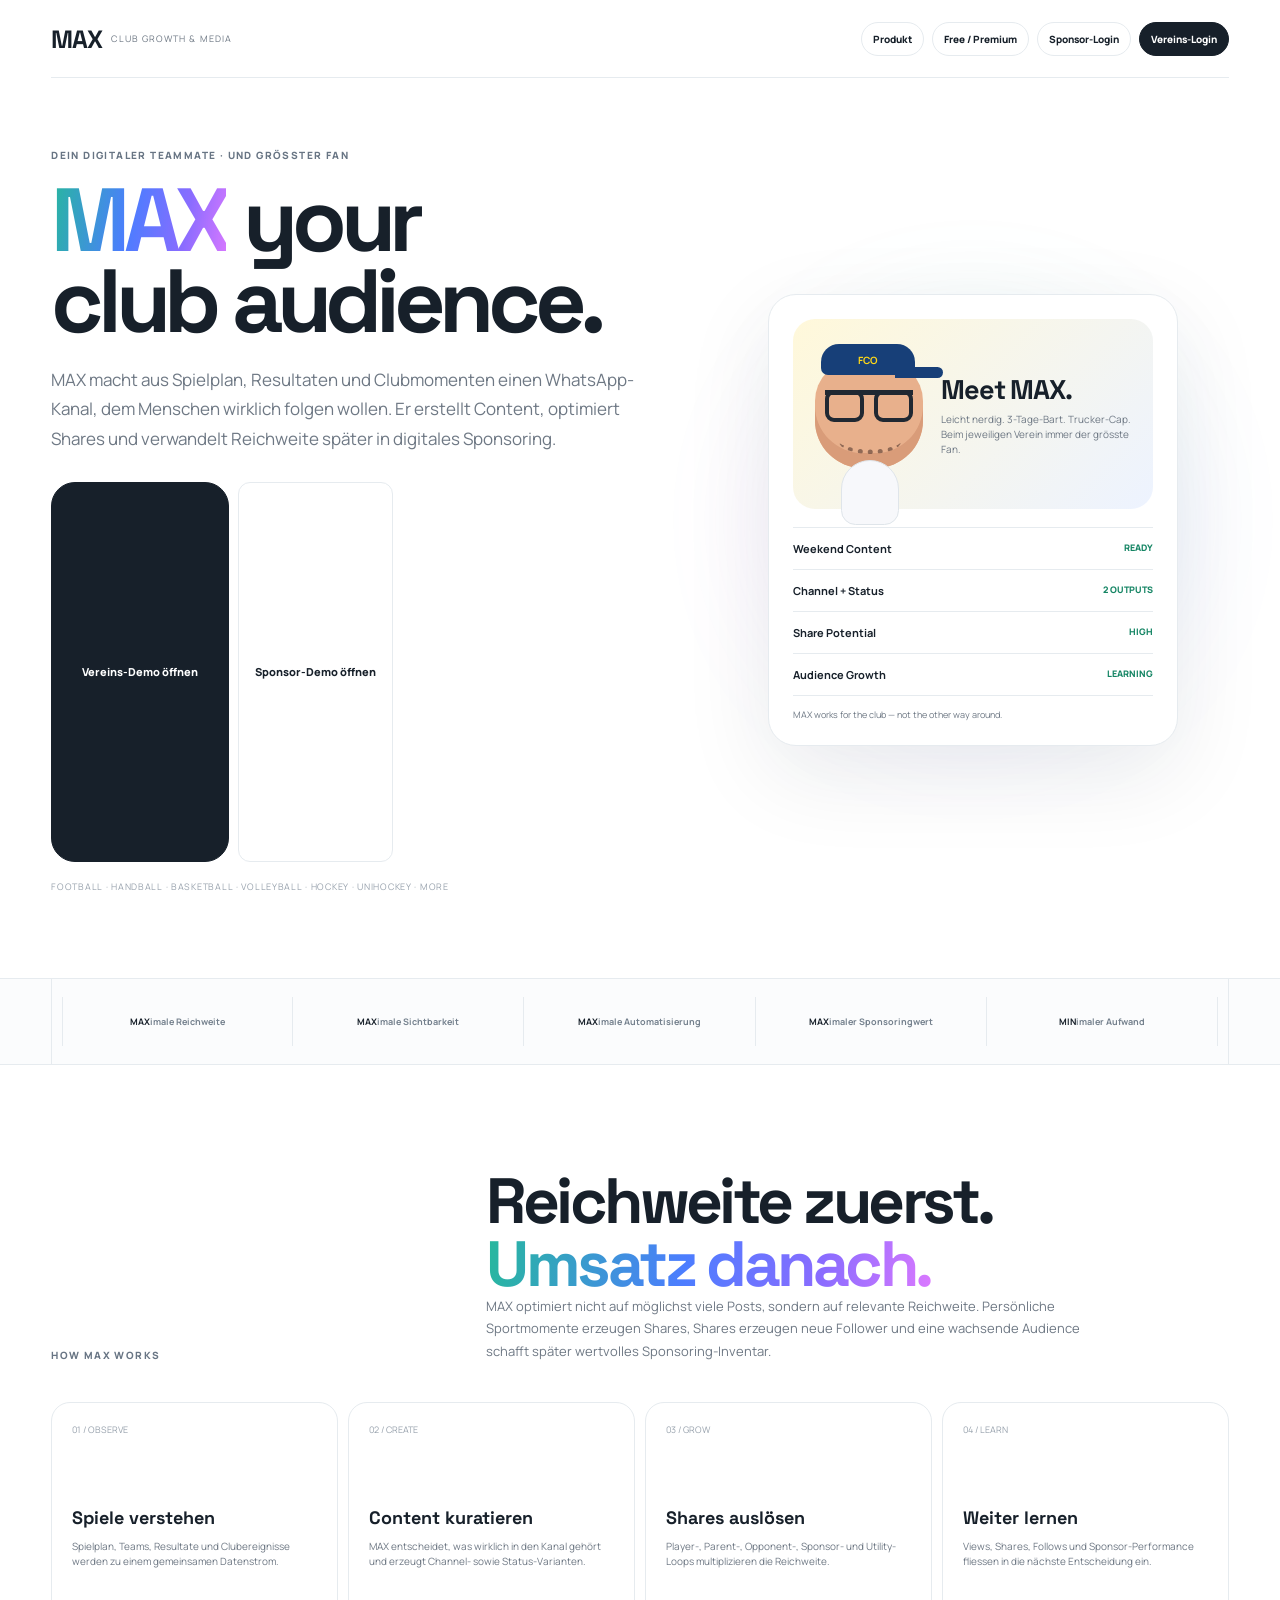
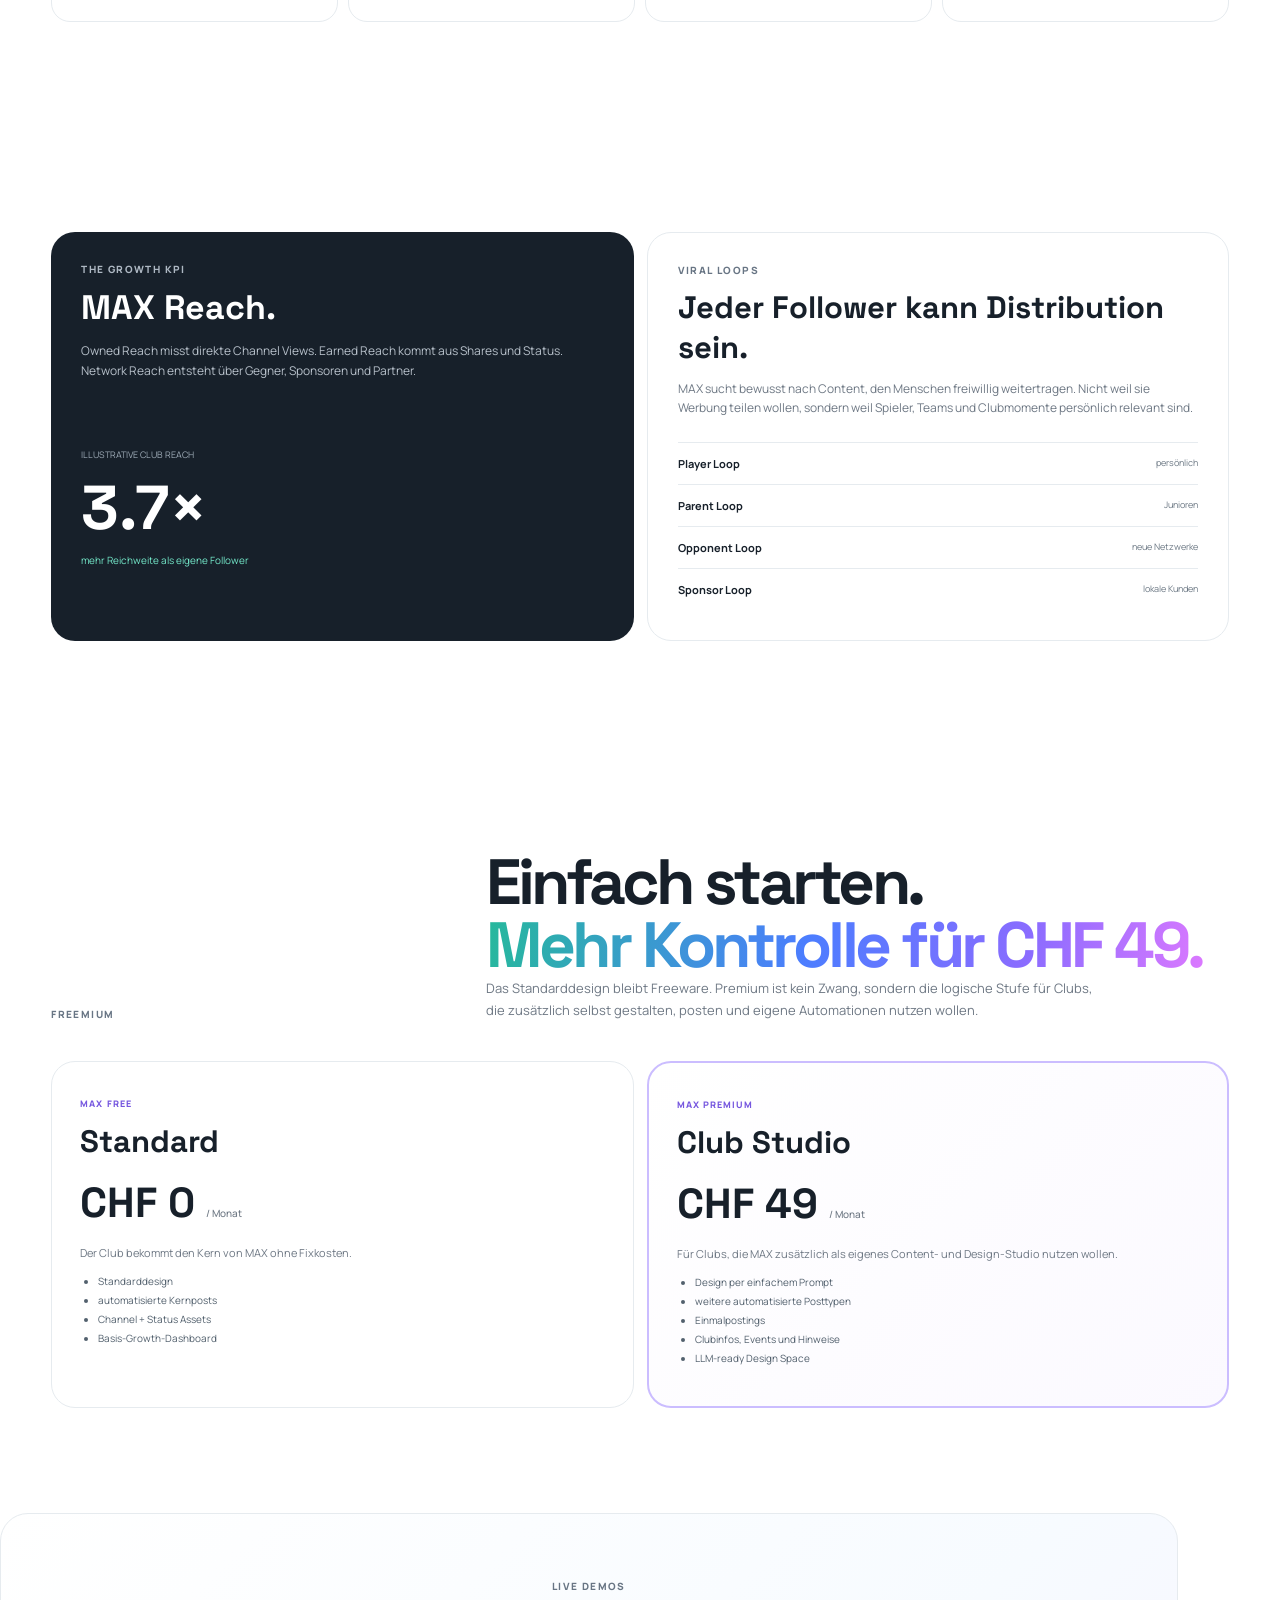
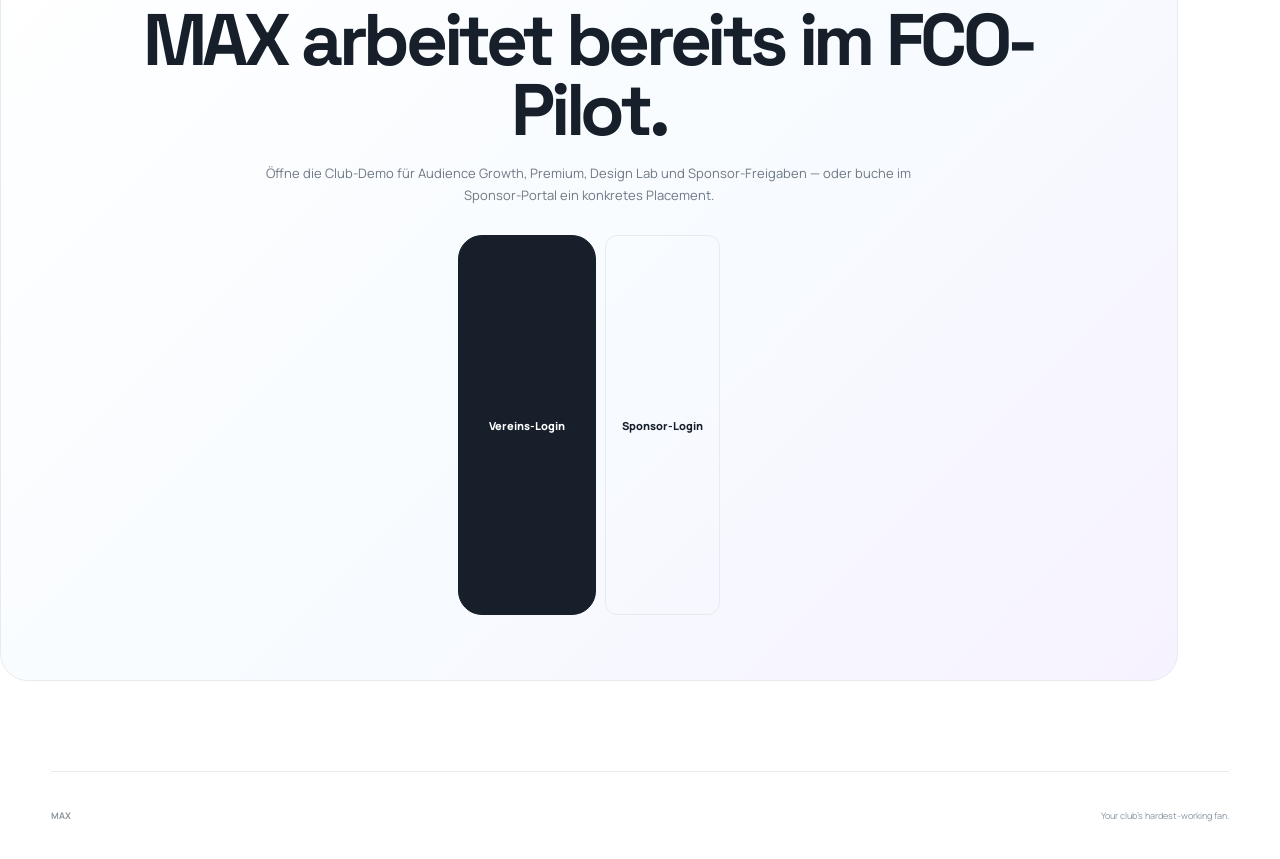
==== commit 5f36a599: "Switch MAX landing page to light brand and freemium growth positioning" ====
--- a/max-site/index.html
+++ b/max-site/index.html
@@ -3,392 +3,92 @@
 <head>
 <meta charset="utf-8">
 <meta name="viewport" content="width=device-width,initial-scale=1">
-<meta name="theme-color" content="#080A10">
-<title>MAX — Dein digitaler Teammate</title>
-<meta name="description" content="MAX automatisiert Content, digitale Sponsoring-Flächen und Reichweite für Sportvereine.">
+<meta name="theme-color" content="#ffffff">
+<title>MAX — Dein digitaler Vereins-Teammate</title>
+<meta name="description" content="MAX baut Reichweite für Sportvereine auf, automatisiert Content und macht digitale Sponsoring-Flächen buchbar.">
 <style>
-@import url('https://fonts.googleapis.com/css2?family=Manrope:wght@400;500;600;700&family=Space+Grotesk:wght@500;600;700&display=swap');
-
-:root{
-  --bg:#080A10;
-  --panel:#0E111A;
-  --panel2:#111521;
-  --text:#F4F7FB;
-  --muted:#8C95A8;
-  --line:rgba(255,255,255,.09);
-  --mint:#78F3D0;
-  --blue:#6BB7FF;
-  --violet:#9A7BFF;
-  --pink:#DF74FF;
-}
-
-*{box-sizing:border-box}
-html{scroll-behavior:smooth}
-body{
-  margin:0;
-  color:var(--text);
-  background:var(--bg);
-  font-family:Manrope,system-ui,sans-serif;
-  overflow-x:hidden;
-}
-a{color:inherit;text-decoration:none}
-button{font:inherit}
-::selection{background:var(--mint);color:#07100d}
-
-.ambient{
-  position:fixed;inset:0;pointer-events:none;z-index:-2;
-  background:
-    radial-gradient(700px 500px at 85% 5%,rgba(154,123,255,.13),transparent 65%),
-    radial-gradient(620px 480px at 15% 32%,rgba(107,183,255,.09),transparent 68%),
-    radial-gradient(700px 520px at 70% 78%,rgba(120,243,208,.08),transparent 70%);
-}
-.grid{
-  position:fixed;inset:0;pointer-events:none;z-index:-1;opacity:.15;
-  background-image:
-    linear-gradient(rgba(255,255,255,.03) 1px,transparent 1px),
-    linear-gradient(90deg,rgba(255,255,255,.03) 1px,transparent 1px);
-  background-size:64px 64px;
-  mask-image:linear-gradient(to bottom,rgba(0,0,0,.8),transparent 78%);
-}
-
-.wrap{width:min(1180px,92vw);margin:auto}
-.nav{
-  height:78px;display:flex;align-items:center;justify-content:space-between;
-  border-bottom:1px solid var(--line);
-}
-.wordmark{display:flex;align-items:center;gap:10px}
-.wordmark svg{width:84px;height:28px;display:block}
-.wordmark small{font-size:9px;letter-spacing:.15em;color:#697286;text-transform:uppercase}
-.navlinks{display:flex;align-items:center;gap:26px;color:#9DA6B8;font-size:12px;font-weight:600}
-.navlinks a:hover{color:#fff}
-.navcta{padding:10px 14px;border:1px solid var(--line);border-radius:10px;background:rgba(255,255,255,.035)}
-
-.hero{
-  min-height:760px;
-  display:grid;grid-template-columns:1.1fr .9fr;gap:70px;align-items:center;
-  padding:84px 0 92px;
-}
-.eyebrow{
-  display:flex;align-items:center;gap:10px;
-  font:600 11px/1 Space Grotesk,sans-serif;
-  letter-spacing:.14em;text-transform:uppercase;color:#A4ADBE;
-}
-.eyebrow:before{content:"";width:22px;height:1px;background:linear-gradient(90deg,var(--mint),var(--violet))}
-h1,h2,h3{font-family:Space Grotesk,sans-serif}
-h1{
-  margin:22px 0 24px;
-  font-size:clamp(64px,7vw,104px);
-  line-height:.92;letter-spacing:-.075em;font-weight:600;
-  max-width:760px;
-}
-.maximal{
-  background:linear-gradient(100deg,var(--mint),var(--blue) 35%,var(--violet) 67%,var(--pink));
-  -webkit-background-clip:text;background-clip:text;color:transparent;
-}
-.hero-copy p{
-  max-width:660px;margin:0;color:#A4ADBE;font-size:18px;line-height:1.75;
-}
-.actions{display:flex;gap:10px;flex-wrap:wrap;margin-top:32px}
-.btn{
-  display:inline-flex;align-items:center;justify-content:center;gap:8px;
-  min-height:48px;padding:0 17px;border-radius:12px;font-size:12px;font-weight:700;
-  transition:.2s ease;
-}
-.btn:hover{transform:translateY(-1px)}
-.primary{background:#F7FAFC;color:#0A0D12}
-.secondary{border:1px solid var(--line);background:rgba(255,255,255,.035)}
-.sports{margin-top:18px;color:#636D81;font-size:10px;letter-spacing:.05em}
-
-.agent-wrap{position:relative;display:flex;justify-content:center}
-.agent-glow{
-  position:absolute;width:360px;height:360px;border-radius:50%;top:70px;
-  background:conic-gradient(from 210deg,var(--mint),var(--blue),var(--violet),var(--pink),var(--mint));
-  filter:blur(80px);opacity:.18;
-}
-.agent{
-  position:relative;width:min(410px,100%);padding:20px;border-radius:24px;
-  background:rgba(14,17,26,.82);border:1px solid rgba(255,255,255,.11);
-  backdrop-filter:blur(22px);box-shadow:0 32px 80px rgba(0,0,0,.35);
-}
-.agent-top{display:flex;align-items:center;padding:4px 2px 18px}
-.agent-dot{
-  width:34px;height:34px;border-radius:10px;display:grid;place-items:center;
-  font:700 10px Space Grotesk;color:#08100f;
-  background:linear-gradient(135deg,var(--mint),var(--blue),var(--violet));
-}
-.agent-title{margin-left:11px}
-.agent-title b{display:block;font:600 13px Space Grotesk}
-.agent-title span{font-size:9px;color:#747E92}
-.online{margin-left:auto;width:7px;height:7px;border-radius:50%;background:var(--mint);box-shadow:0 0 12px var(--mint)}
-.agent-line{height:1px;background:var(--line);margin:0 -20px}
-.summary{display:grid;grid-template-columns:1fr auto;gap:14px;align-items:end;padding:22px 0}
-.summary small{display:block;color:#6E788D;font-size:9px;letter-spacing:.08em;text-transform:uppercase;margin-bottom:6px}
-.summary strong{font:600 34px Space Grotesk;letter-spacing:-.05em}
-.summary .delta{font-size:10px;color:var(--mint);padding:6px 8px;border:1px solid rgba(120,243,208,.18);background:rgba(120,243,208,.05);border-radius:8px}
-.tasks{display:grid;gap:8px}
-.task{
-  display:grid;grid-template-columns:1fr auto;gap:10px;align-items:center;
-  padding:13px 14px;border:1px solid rgba(255,255,255,.07);border-radius:12px;background:rgba(255,255,255,.018)
-}
-.task b{display:block;font-size:11px}.task span{display:block;font-size:9px;color:#6E788D;margin-top:3px}
-.task em{font-style:normal;font-size:9px;color:#9DA7BA}
-.agent-foot{padding-top:16px;margin-top:10px;border-top:1px solid var(--line);display:flex;justify-content:space-between;color:#697286;font-size:9px}
-
-.strip{border-top:1px solid var(--line);border-bottom:1px solid var(--line);background:rgba(255,255,255,.014)}
-.strip .wrap{display:grid;grid-template-columns:repeat(5,1fr)}
-.strip div{padding:18px 12px;border-right:1px solid var(--line);font:600 10px Space Grotesk;text-align:center;letter-spacing:.04em;color:#778195}
-.strip div:first-child{border-left:1px solid var(--line)}
-.strip b{color:#fff;font-weight:600}
-
-.section{padding:110px 0}
-.head{display:grid;grid-template-columns:.7fr 1.3fr;gap:40px;align-items:end;margin-bottom:42px}
-.head h2{margin:0;font-size:clamp(44px,5vw,68px);line-height:.98;letter-spacing:-.055em;font-weight:600}
-.head p{margin:0;color:#929CAF;line-height:1.7;font-size:14px;max-width:610px}
-
-.cards{display:grid;grid-template-columns:repeat(5,1fr);gap:10px}
-.card{
-  min-height:245px;padding:19px;border:1px solid var(--line);border-radius:18px;
-  background:linear-gradient(180deg,rgba(255,255,255,.025),rgba(255,255,255,.012));
-  position:relative;overflow:hidden;
-}
-.card:after{
-  content:"";position:absolute;width:120px;height:120px;border-radius:50%;
-  right:-50px;bottom:-65px;background:var(--c,var(--violet));filter:blur(34px);opacity:.18;
-}
-.card .n{font:600 9px Space Grotesk;color:#5D6679}
-.card h3{font-size:18px;line-height:1.05;letter-spacing:-.035em;font-weight:600;margin:76px 0 10px}
-.card h3 span{color:var(--c,var(--mint))}
-.card p{margin:0;color:#7D879B;font-size:10px;line-height:1.55}
-
-.two{display:grid;grid-template-columns:1fr 1fr;gap:12px}
-.panel{
-  min-height:510px;padding:30px;border:1px solid var(--line);border-radius:22px;
-  background:var(--panel);position:relative;overflow:hidden;
-}
-.panel:before{content:"";position:absolute;inset:auto -120px -160px auto;width:360px;height:360px;border-radius:50%;background:var(--glow);filter:blur(90px);opacity:.12}
-.panel h3{margin:12px 0 12px;font-size:32px;letter-spacing:-.05em;font-weight:600}
-.panel>p{color:#8E98AB;line-height:1.65;font-size:13px;max-width:500px}
-.list{display:grid;gap:0;margin-top:34px}
-.row{display:grid;grid-template-columns:30px 1fr auto;gap:12px;align-items:center;padding:14px 0;border-top:1px solid var(--line)}
-.row i{font-style:normal;color:#5F697D;font-size:9px}
-.row b{font-size:11px;font-weight:600}
-.row span{font-size:9px;color:#778195}
-.tags{display:flex;gap:6px;flex-wrap:wrap;position:absolute;left:30px;right:30px;bottom:28px}
-.tags span{border:1px solid var(--line);border-radius:999px;padding:7px 9px;font-size:8px;color:#737D90}
-
-.flow{display:grid;grid-template-columns:repeat(4,1fr);gap:10px}
-.flowbox{border-top:1px solid var(--line);padding:22px 0 0;position:relative}
-.flowbox:not(:last-child):after{content:"";position:absolute;top:-1px;right:0;width:34px;height:1px;background:linear-gradient(90deg,var(--blue),var(--violet))}
-.flowbox .num{font:600 9px Space Grotesk;color:#606A7E;margin-bottom:46px}
-.flowbox h3{font-size:18px;margin:0 0 8px;font-weight:600;letter-spacing:-.03em}
-.flowbox p{font-size:10px;line-height:1.6;color:#788295;margin:0;max-width:230px}
-
-.cta{
-  margin:10px 0 100px;border:1px solid var(--line);border-radius:26px;padding:74px 28px;text-align:center;
-  background:
-    radial-gradient(500px 240px at 50% 10%,rgba(154,123,255,.14),transparent 70%),
-    rgba(255,255,255,.018);
-}
-.cta h2{font-size:clamp(48px,6vw,80px);letter-spacing:-.06em;line-height:.95;margin:12px auto 18px;font-weight:600;max-width:900px}
-.cta p{color:#929CAF;max-width:650px;margin:0 auto;line-height:1.65;font-size:14px}
-.cta .actions{justify-content:center}
-
-footer{height:90px;border-top:1px solid var(--line);display:flex;align-items:center;justify-content:space-between;color:#606A7E;font-size:10px}
-.footer-logo{font:600 18px Space Grotesk;color:#fff;letter-spacing:-.05em}
-
-@media(max-width:980px){
-  .hero{grid-template-columns:1fr;gap:50px;padding-top:65px}
-  .agent-wrap{justify-content:flex-start}
-  .strip .wrap{grid-template-columns:repeat(2,1fr)}
-  .strip div:last-child{grid-column:1/-1}
-  .cards{grid-template-columns:repeat(2,1fr)}
-  .card:last-child{grid-column:1/-1}
-  .head{grid-template-columns:1fr}
-}
-@media(max-width:720px){
-  .navlinks a:not(.navcta){display:none}
-  .hero{padding-top:45px;min-height:auto}
-  h1{font-size:64px}
-  .hero-copy p{font-size:16px}
-  .cards,.two,.flow{grid-template-columns:1fr}
-  .card:last-child{grid-column:auto}
-  .strip .wrap{grid-template-columns:1fr}
-  .strip div{border-left:1px solid var(--line)}
-  .section{padding:80px 0}
-  .panel{min-height:470px}
-  .cta{padding:55px 20px}
-  footer{height:auto;padding:26px 0;display:block}
-  footer span{display:block;margin-top:8px}
-}
+@import url('https://fonts.googleapis.com/css2?family=Manrope:wght@400;500;600;700;800&family=Space+Grotesk:wght@600;700&display=swap');
+:root{--ink:#17202a;--muted:#6e7884;--line:#e6ebef;--soft:#f7f9fb;--mint:#55dfbd;--blue:#4c7dff;--violet:#8a6cff;--pink:#dc79ff;--yellow:#ffd817}
+*{box-sizing:border-box}html{scroll-behavior:smooth}body{margin:0;background:#fff;color:var(--ink);font-family:Manrope,system-ui,sans-serif;overflow-x:hidden}a{color:inherit;text-decoration:none}.wrap{width:min(1180px,92vw);margin:auto}
+.nav{height:78px;display:flex;align-items:center;justify-content:space-between;border-bottom:1px solid var(--line)}.brand{display:flex;align-items:center;gap:10px}.logo{font:700 25px Space Grotesk;letter-spacing:-.05em}.brand small{font-size:9px;color:var(--muted);letter-spacing:.12em;text-transform:uppercase}.links{display:flex;gap:8px;align-items:center}.links a{font-size:10px;font-weight:800;padding:9px 11px;border-radius:999px;border:1px solid var(--line);background:#fff}.links .primary{background:#17202a;color:#fff;border-color:#17202a}
+.hero{min-height:720px;display:grid;grid-template-columns:1.08fr .92fr;gap:65px;align-items:center;padding:70px 0 85px}.eyebrow{font-size:10px;letter-spacing:.14em;text-transform:uppercase;font-weight:800;color:#687584}.hero h1{font:700 clamp(62px,7vw,104px)/.9 Space Grotesk;margin:18px 0 24px;letter-spacing:-.07em}.gradient{background:linear-gradient(100deg,#26b99b,var(--blue) 45%,var(--violet) 75%,var(--pink));-webkit-background-clip:text;color:transparent}.hero p{font-size:17px;line-height:1.72;color:var(--muted);max-width:690px}.actions{display:flex;gap:9px;flex-wrap:wrap;margin-top:29px}.btn{display:inline-flex;align-items:center;justify-content:center;min-height:47px;padding:0 16px;border-radius:12px;font-size:11px;font-weight:800;border:1px solid var(--line)}.btn.dark{background:#17202a;color:#fff;border-color:#17202a}.sports{font-size:9px;letter-spacing:.08em;color:#98a2ad;margin-top:18px}
+.max-side{position:relative;min-height:560px;display:flex;align-items:center;justify-content:center}.halo{position:absolute;width:370px;height:370px;border-radius:50%;background:conic-gradient(var(--mint),var(--blue),var(--violet),var(--pink),var(--mint));filter:blur(68px);opacity:.15}.max-card{position:relative;width:min(410px,100%);border:1px solid var(--line);border-radius:28px;padding:24px;background:#fff;box-shadow:0 28px 90px #10203016}.max-person{height:190px;border-radius:22px;background:linear-gradient(135deg,#fff8da,#edf3ff);display:flex;align-items:center;gap:18px;padding:22px}.face{width:108px;height:108px;border-radius:38% 38% 44% 44%;background:#e8b08c;position:relative;flex:0 0 auto;box-shadow:inset 0 -15px 0 #d99c79}.cap{position:absolute;left:6px;top:-16px;width:94px;height:31px;border-radius:18px 18px 7px 7px;background:#173f78}.cap:after{content:"FCO";position:absolute;color:#ffd817;font:bold 10px Manrope;left:37px;top:9px}.cap:before{content:"";position:absolute;width:48px;height:11px;border-radius:0 13px 13px 0;background:#173f78;right:-28px;bottom:-3px}.glasses{position:absolute;left:10px;top:30px;width:88px;height:27px;border-top:5px solid #202832}.glasses:before,.glasses:after{content:"";position:absolute;width:31px;height:24px;border:4px solid #202832;border-radius:9px;top:-5px}.glasses:before{left:0}.glasses:after{right:0}.beard{position:absolute;left:24px;bottom:14px;width:62px;height:25px;border-radius:50%;border-bottom:5px dotted #6b4c3f;opacity:.7}.bodyshape{position:absolute;left:26px;bottom:-57px;width:58px;height:65px;border-radius:30px 30px 15px 15px;background:#f7f8fb;border:1px solid #dfe5ea}.max-copy b{font:700 27px Space Grotesk;display:block;letter-spacing:-.04em}.max-copy span{font-size:10px;line-height:1.5;color:var(--muted);display:block;margin-top:5px}.task{display:flex;justify-content:space-between;gap:10px;padding:13px 0;border-top:1px solid var(--line)}.task b{font-size:11px}.task span{font-size:9px;color:#158564;font-weight:800}.max-card .note{font-size:9px;color:var(--muted);padding-top:12px;border-top:1px solid var(--line)}
+.strip{border-top:1px solid var(--line);border-bottom:1px solid var(--line);background:#fbfcfd}.strip .wrap{display:grid;grid-template-columns:repeat(5,1fr)}.strip div{padding:18px 10px;text-align:center;border-right:1px solid var(--line);font-size:9px;font-weight:700;color:#74808d}.strip div:first-child{border-left:1px solid var(--line)}.strip b{color:#17202a}
+.section{padding:105px 0}.head{display:grid;grid-template-columns:.7fr 1.3fr;gap:35px;align-items:end;margin-bottom:40px}.head h2{font:700 clamp(43px,5vw,68px)/.98 Space Grotesk;margin:0;letter-spacing:-.055em}.head p{font-size:13px;color:var(--muted);line-height:1.7;margin:0;max-width:620px}
+.flow{display:grid;grid-template-columns:repeat(4,1fr);gap:10px}.flow article{border:1px solid var(--line);border-radius:19px;padding:20px;min-height:220px;background:#fff}.flow .n{font-size:9px;color:#98a2ad}.flow h3{font:700 18px Space Grotesk;margin:70px 0 8px}.flow p{font-size:10px;color:var(--muted);line-height:1.55}
+.plans{display:grid;grid-template-columns:1fr 1fr;gap:13px}.plan{border:1px solid var(--line);border-radius:24px;padding:28px;background:#fff}.plan.premium{border:2px solid #cbbdff;background:linear-gradient(135deg,#fff,#fbf9ff)}.plan small{font-size:9px;font-weight:900;letter-spacing:.12em;color:#7657df}.plan h3{font:700 31px Space Grotesk;margin:9px 0 4px}.price{font:700 42px Space Grotesk;margin:15px 0}.price span{font:500 10px Manrope;color:var(--muted)}.plan p{font-size:11px;color:var(--muted);line-height:1.6}.plan ul{font-size:10px;color:#52606d;line-height:1.9;padding-left:18px}
+.reach{display:grid;grid-template-columns:1fr 1fr;gap:13px}.dark{background:#17202a;color:#fff;border-radius:24px;padding:30px;min-height:380px}.dark h3{font:700 34px Space Grotesk;margin:10px 0}.dark p{font-size:12px;line-height:1.7;color:#b7c0ca}.metric{margin-top:60px}.metric small{font-size:9px;color:#9eabb7}.metric strong{font:700 62px Space Grotesk;display:block;margin-top:5px}.metric span{font-size:10px;color:#74e9ca}.lightpanel{border:1px solid var(--line);border-radius:24px;padding:30px}.lightpanel h3{font:700 31px Space Grotesk;margin:10px 0}.lightpanel p{font-size:12px;line-height:1.65;color:var(--muted)}.loops{margin-top:24px}.loop{padding:13px 0;border-top:1px solid var(--line);display:flex;justify-content:space-between}.loop b{font-size:11px}.loop span{font-size:9px;color:#6c7884}
+.cta{margin:0 0 90px;border:1px solid var(--line);border-radius:28px;padding:65px 28px;text-align:center;background:linear-gradient(135deg,#fff,#f7fbff 55%,#f7f2ff)}.cta h2{font:700 clamp(45px,5.7vw,78px)/.95 Space Grotesk;letter-spacing:-.06em;margin:12px auto 18px;max-width:930px}.cta p{max-width:650px;margin:auto;color:var(--muted);font-size:13px;line-height:1.7}.cta .actions{justify-content:center}
+footer{height:88px;border-top:1px solid var(--line);display:flex;align-items:center;justify-content:space-between;font-size:9px;color:#8a95a0}
+@media(max-width:950px){.hero,.head,.reach{grid-template-columns:1fr}.hero{gap:15px}.flow{grid-template-columns:1fr 1fr}.max-side{min-height:510px}.strip .wrap{grid-template-columns:1fr 1fr}.strip div:last-child{grid-column:1/-1}.plans{grid-template-columns:1fr}}@media(max-width:650px){.links a:not(.primary){display:none}.hero{padding-top:45px}.hero h1{font-size:62px}.flow{grid-template-columns:1fr}.strip .wrap{grid-template-columns:1fr}.section{padding:75px 0}.max-side{min-height:460px}}
 </style>
 </head>
-
 <body>
-<div class="ambient"></div>
-<div class="grid"></div>
-
 <div class="wrap">
   <nav class="nav">
-    <a class="wordmark" href="#" aria-label="MAX">
-      <svg viewBox="0 0 168 56" fill="none" xmlns="http://www.w3.org/2000/svg" aria-hidden="true">
-        <path d="M2 48V8H13L28 31L43 8H54V48H43V25L31.5 42H24.5L13 25V48H2Z" fill="white"/>
-        <path d="M68 48L86 8H98L116 48H104L100.8 40H83.2L80 48H68ZM87 31H97L92 18L87 31Z" fill="white"/>
-        <path d="M121 48L137 28L121.8 8H135L144 20.5L153 8H166.2L151 28L167 48H153.5L144 35L134.5 48H121Z" fill="white"/>
-      </svg>
-      <small>club intelligence</small>
-    </a>
-    <div class="navlinks">
-      <a href="#clubs">Clubs</a>
-      <a href="#brands">Brands</a>
-      <a href="#how">How it works</a>
-      <a class="navcta" href="#start">Meet MAX</a>
-    </div>
+    <div class="brand"><a class="logo" href="#">MAX</a><small>club growth & media</small></div>
+    <div class="links"><a href="#product">Produkt</a><a href="#pricing">Free / Premium</a><a href="https://fvrz-app-fco.onrender.com/sponsor">Sponsor-Login</a><a class="primary" href="https://fvrz-app-fco.onrender.com/club">Vereins-Login</a></div>
   </nav>
 </div>
 
 <main>
 <section class="wrap hero">
-  <div class="hero-copy">
-    <div class="eyebrow">Dein digitaler Teammate</div>
-    <h1><span class="maximal">MAXimal</span> mehr.<br>Minimal Aufwand.</h1>
-    <p>MAX macht aus jedem Spiel automatisch Content, Reichweite und digitales Sponsoring-Inventar — für Sportvereine jeder Liga und jeder Sportart.</p>
-    <div class="actions">
-      <a class="btn primary" href="#clubs">Für Vereine</a>
-      <a class="btn secondary" href="#brands">Für Sponsoren</a>
-    </div>
+  <div>
+    <div class="eyebrow">DEIN DIGITALER TEAMMATE · UND GRÖSSTER FAN</div>
+    <h1><span class="gradient">MAX</span> your<br>club audience.</h1>
+    <p>MAX macht aus Spielplan, Resultaten und Clubmomenten einen WhatsApp-Kanal, dem Menschen wirklich folgen wollen. Er erstellt Content, optimiert Shares und verwandelt Reichweite später in digitales Sponsoring.</p>
+    <div class="actions"><a class="btn dark" href="https://fvrz-app-fco.onrender.com/club">Vereins-Demo öffnen</a><a class="btn" href="https://fvrz-app-fco.onrender.com/sponsor">Sponsor-Demo öffnen</a></div>
     <div class="sports">FOOTBALL · HANDBALL · BASKETBALL · VOLLEYBALL · HOCKEY · UNIHOCKEY · MORE</div>
   </div>
 
-  <div class="agent-wrap">
-    <div class="agent-glow"></div>
-    <div class="agent">
-      <div class="agent-top">
-        <div class="agent-dot">MAX</div>
-        <div class="agent-title"><b>MAX is working.</b><span>Your club is ready for the weekend.</span></div>
-        <div class="online"></div>
+  <div class="max-side">
+    <div class="halo"></div>
+    <div class="max-card">
+      <div class="max-person">
+        <div class="face"><div class="cap"></div><div class="glasses"></div><div class="beard"></div><div class="bodyshape"></div></div>
+        <div class="max-copy"><b>Meet MAX.</b><span>Leicht nerdig. 3-Tage-Bart. Trucker-Cap. Beim jeweiligen Verein immer der grösste Fan.</span></div>
       </div>
-      <div class="agent-line"></div>
-      <div class="summary">
-        <div><small>Sponsor revenue this week</small><strong>CHF 240</strong></div>
-        <div class="delta">+18%</div>
-      </div>
-      <div class="tasks">
-        <div class="task"><div><b>Weekend content</b><span>18 matches · 52 posts prepared</span></div><em>READY</em></div>
-        <div class="task"><div><b>Sponsor inventory</b><span>9 placements sold · 3 available</span></div><em>LIVE</em></div>
-        <div class="task"><div><b>Bonus reach</b><span>3 unsold placements filled</span></div><em>DONE</em></div>
-        <div class="task"><div><b>Performance</b><span>Views and clicks tracked</span></div><em>LIVE</em></div>
-      </div>
-      <div class="agent-foot"><span>MAX CLUB OS</span><span>ONLINE</span></div>
+      <div style="margin-top:18px"><div class="task"><b>Weekend Content</b><span>READY</span></div><div class="task"><b>Channel + Status</b><span>2 OUTPUTS</span></div><div class="task"><b>Share Potential</b><span>HIGH</span></div><div class="task"><b>Audience Growth</b><span>LEARNING</span></div></div>
+      <div class="note">MAX works for the club — not the other way around.</div>
     </div>
   </div>
 </section>
 
-<section class="strip">
-  <div class="wrap">
-    <div><b>MAX</b>imale Reichweite</div>
-    <div><b>MAX</b>imaler Umsatz</div>
-    <div><b>MAX</b>imale Sichtbarkeit</div>
-    <div><b>MAX</b>imale Automatisierung</div>
-    <div><b>MIN</b>imaler Aufwand</div>
-  </div>
-</section>
+<section class="strip"><div class="wrap"><div><b>MAX</b>imale Reichweite</div><div><b>MAX</b>imale Sichtbarkeit</div><div><b>MAX</b>imale Automatisierung</div><div><b>MAX</b>imaler Sponsoringwert</div><div><b>MIN</b>imaler Aufwand</div></div></section>
 
-<section class="wrap section" id="clubs">
-  <div class="head">
-    <div class="eyebrow">MAX for Clubs</div>
-    <div>
-      <h2>Mehr Verein.<br><span class="maximal">Weniger Arbeit.</span></h2>
-      <p>MAX arbeitet im Hintergrund. Er kennt den Spielplan, erstellt Content, vermarktet digitale Sponsorflächen und zeigt, was daraus entsteht.</p>
-    </div>
-  </div>
-
-  <div class="cards">
-    <article class="card" style="--c:#78F3D0"><div class="n">01</div><h3><span>MAX</span>imale<br>Reichweite</h3><p>Jedes Spiel wird zu einem digitalen Moment für Fans und Partner.</p></article>
-    <article class="card" style="--c:#6BB7FF"><div class="n">02</div><h3><span>MAX</span>imaler<br>Umsatz</h3><p>Aus Spielen werden direkt buchbare Sponsorflächen.</p></article>
-    <article class="card" style="--c:#9A7BFF"><div class="n">03</div><h3><span>MAX</span>imale<br>Sichtbarkeit</h3><p>Vom Nachwuchs bis zum Fanionteam sichtbar bleiben.</p></article>
-    <article class="card" style="--c:#DF74FF"><div class="n">04</div><h3><span>MAX</span>imale<br>Automatisierung</h3><p>Wiederkehrende Arbeit läuft automatisch im Hintergrund.</p></article>
-    <article class="card" style="--c:#A7FF8A"><div class="n">05</div><h3><span>MAX</span>imale Wirkung.<br>Minimaler Aufwand.</h3><p>Mehr Content und Einnahmen ohne zusätzlichen Vereinsjob.</p></article>
-  </div>
-</section>
-
-<section class="wrap section" id="brands">
-  <div class="head">
-    <div class="eyebrow">MAX for Brands</div>
-    <div>
-      <h2>Lokale Reichweite.<br><span class="maximal">Direkt buchbar.</span></h2>
-      <p>Spiel auswählen, Placement wählen, online bezahlen — oder einfach ein Budget setzen und MAX die passenden Sportmomente automatisch buchen lassen.</p>
-    </div>
-  </div>
-
-  <div class="cards">
-    <article class="card" style="--c:#78F3D0"><div class="n">01</div><h3><span>MAX</span>imale lokale<br>Reichweite</h3><p>Direkt in relevanten lokalen Sport-Communities.</p></article>
-    <article class="card" style="--c:#6BB7FF"><div class="n">02</div><h3><span>MAX</span>imale<br>Flexibilität</h3><p>Ein Post, ein Spiel, mehrere Vereine oder fixes Budget.</p></article>
-    <article class="card" style="--c:#9A7BFF"><div class="n">03</div><h3><span>MAX</span>imale<br>Aufmerksamkeit</h3><p>Marken erscheinen in echten Sportmomenten, nicht zwischen beliebigen Ads.</p></article>
-    <article class="card" style="--c:#DF74FF"><div class="n">04</div><h3><span>MAX</span>imale<br>Transparenz</h3><p>Views, Klicks und Kampagnenleistung werden messbar.</p></article>
-    <article class="card" style="--c:#A7FF8A"><div class="n">05</div><h3><span>MAX</span>imaler<br>Wert</h3><p>Bulk-Rabatte, Bonus-Inventar und automatische Budgetverteilung.</p></article>
+<section class="wrap section" id="product">
+  <div class="head"><div class="eyebrow">HOW MAX WORKS</div><div><h2>Reichweite zuerst.<br><span class="gradient">Umsatz danach.</span></h2><p>MAX optimiert nicht auf möglichst viele Posts, sondern auf relevante Reichweite. Persönliche Sportmomente erzeugen Shares, Shares erzeugen neue Follower und eine wachsende Audience schafft später wertvolles Sponsoring-Inventar.</p></div></div>
+  <div class="flow">
+    <article><div class="n">01 / OBSERVE</div><h3>Spiele verstehen</h3><p>Spielplan, Teams, Resultate und Clubereignisse werden zu einem gemeinsamen Datenstrom.</p></article>
+    <article><div class="n">02 / CREATE</div><h3>Content kuratieren</h3><p>MAX entscheidet, was wirklich in den Kanal gehört und erzeugt Channel- sowie Status-Varianten.</p></article>
+    <article><div class="n">03 / GROW</div><h3>Shares auslösen</h3><p>Player-, Parent-, Opponent-, Sponsor- und Utility-Loops multiplizieren die Reichweite.</p></article>
+    <article><div class="n">04 / LEARN</div><h3>Weiter lernen</h3><p>Views, Shares, Follows und Sponsor-Performance fliessen in die nächste Entscheidung ein.</p></article>
   </div>
 </section>
 
 <section class="wrap section">
-  <div class="two">
-    <article class="panel" style="--glow:#78F3D0">
-      <div class="eyebrow">Club Mode</div>
-      <h3>MAX runs the weekend.</h3>
-      <p>Der Verein gibt die Richtung vor. MAX erledigt den wiederkehrenden Rest.</p>
-      <div class="list">
-        <div class="row"><i>01</i><b>Spielplan synchronisieren</b><span>AUTO</span></div>
-        <div class="row"><i>02</i><b>Content vorbereiten</b><span>AUTO</span></div>
-        <div class="row"><i>03</i><b>Sponsor-Slots vermarkten</b><span>LIVE</span></div>
-        <div class="row"><i>04</i><b>Performance reporten</b><span>TRACKED</span></div>
-      </div>
-      <div class="tags"><span>Matchday</span><span>Kickoff</span><span>Full Time</span><span>Player of the Day</span><span>Recap</span></div>
-    </article>
-
-    <article class="panel" style="--glow:#9A7BFF">
-      <div class="eyebrow">Brand Mode</div>
-      <h3>Pick. Pay. Play.</h3>
-      <p>Lokales Sponsoring wird so einfach buchbar wie digitale Werbung.</p>
-      <div class="list">
-        <div class="row"><i>01</i><b>Club & Spiel wählen</b><span>PICK</span></div>
-        <div class="row"><i>02</i><b>Placement buchen</b><span>FROM CHF 20</span></div>
-        <div class="row"><i>03</i><b>Logo & Content hochladen</b><span>PREVIEW</span></div>
-        <div class="row"><i>04</i><b>Online bezahlen</b><span>DONE</span></div>
-      </div>
-      <div class="tags"><span>Single Post</span><span>Bulk</span><span>Auto Budget</span><span>Bonus Reach</span><span>Performance</span></div>
-    </article>
+  <div class="reach">
+    <div class="dark"><div class="eyebrow" style="color:#aeb8c3">THE GROWTH KPI</div><h3>MAX Reach.</h3><p>Owned Reach misst direkte Channel Views. Earned Reach kommt aus Shares und Status. Network Reach entsteht über Gegner, Sponsoren und Partner.</p><div class="metric"><small>ILLUSTRATIVE CLUB REACH</small><strong>3.7×</strong><span>mehr Reichweite als eigene Follower</span></div></div>
+    <div class="lightpanel"><div class="eyebrow">VIRAL LOOPS</div><h3>Jeder Follower kann Distribution sein.</h3><p>MAX sucht bewusst nach Content, den Menschen freiwillig weitertragen. Nicht weil sie Werbung teilen wollen, sondern weil Spieler, Teams und Clubmomente persönlich relevant sind.</p><div class="loops"><div class="loop"><b>Player Loop</b><span>persönlich</span></div><div class="loop"><b>Parent Loop</b><span>Junioren</span></div><div class="loop"><b>Opponent Loop</b><span>neue Netzwerke</span></div><div class="loop"><b>Sponsor Loop</b><span>lokale Kunden</span></div></div></div>
   </div>
 </section>
 
-<section class="wrap section" id="how">
-  <div class="head">
-    <div class="eyebrow">How MAX works</div>
-    <div>
-      <h2>Ein Spiel wird zum<br><span class="maximal">digitalen Produkt.</span></h2>
-      <p>MAX verbindet Ligadaten, Content und Sponsoring in einem einzigen automatisierten Prozess.</p>
-    </div>
-  </div>
-
-  <div class="flow">
-    <div class="flowbox"><div class="num">01 / MATCH</div><h3>Spiel erkennen</h3><p>Termin, Teams und Wettbewerb kommen aus dem Ligakalender.</p></div>
-    <div class="flowbox"><div class="num">02 / CONTENT</div><h3>Momente erstellen</h3><p>Matchday, Kickoff, Full Time und Player of the Day.</p></div>
-    <div class="flowbox"><div class="num">03 / BRAND</div><h3>Inventar verkaufen</h3><p>Sponsoren buchen Slots selbst oder geben MAX ein Budget.</p></div>
-    <div class="flowbox"><div class="num">04 / GROWTH</div><h3>Wert messen</h3><p>Reichweite, Klicks und Einnahmen werden transparent.</p></div>
+<section class="wrap section" id="pricing">
+  <div class="head"><div class="eyebrow">FREEMIUM</div><div><h2>Einfach starten.<br><span class="gradient">Mehr Kontrolle für CHF 49.</span></h2><p>Das Standarddesign bleibt Freeware. Premium ist kein Zwang, sondern die logische Stufe für Clubs, die zusätzlich selbst gestalten, posten und eigene Automationen nutzen wollen.</p></div></div>
+  <div class="plans">
+    <article class="plan"><small>MAX FREE</small><h3>Standard</h3><div class="price">CHF 0 <span>/ Monat</span></div><p>Der Club bekommt den Kern von MAX ohne Fixkosten.</p><ul><li>Standarddesign</li><li>automatisierte Kernposts</li><li>Channel + Status Assets</li><li>Basis-Growth-Dashboard</li></ul></article>
+    <article class="plan premium"><small>MAX PREMIUM</small><h3>Club Studio</h3><div class="price">CHF 49 <span>/ Monat</span></div><p>Für Clubs, die MAX zusätzlich als eigenes Content- und Design-Studio nutzen wollen.</p><ul><li>Design per einfachem Prompt</li><li>weitere automatisierte Posttypen</li><li>Einmalpostings</li><li>Clubinfos, Events und Hinweise</li><li>LLM-ready Design Space</li></ul></article>
   </div>
 </section>
 
-<section class="wrap" id="start">
-  <div class="cta">
-    <div class="eyebrow" style="justify-content:center">Meet MAX</div>
-    <h2>Every club deserves an extra teammate.</h2>
-    <p>MAX arbeitet jeden Spieltag für deinen Verein — automatisch, messbar und mit einem klaren Auftrag: das Maximum aus dem herauszuholen, was bereits da ist.</p>
-    <div class="actions"><a class="btn primary" href="mailto:hello@max.club">MAX testen</a></div>
-  </div>
+<section class="wrap cta">
+  <div class="eyebrow">LIVE DEMOS</div>
+  <h2>MAX arbeitet bereits im FCO-Pilot.</h2>
+  <p>Öffne die Club-Demo für Audience Growth, Premium, Design Lab und Sponsor-Freigaben — oder buche im Sponsor-Portal ein konkretes Placement.</p>
+  <div class="actions"><a class="btn dark" href="https://fvrz-app-fco.onrender.com/club">Vereins-Login</a><a class="btn" href="https://fvrz-app-fco.onrender.com/sponsor">Sponsor-Login</a></div>
 </section>
 </main>
 
-<footer class="wrap">
-  <div class="footer-logo">MAX</div>
-  <span>MAXimale Reichweite · MAXimaler Umsatz · Minimaler Aufwand</span>
-</footer>
+<footer class="wrap"><b>MAX</b><span>Your club's hardest-working fan.</span></footer>
 </body>
-</html>+</html>
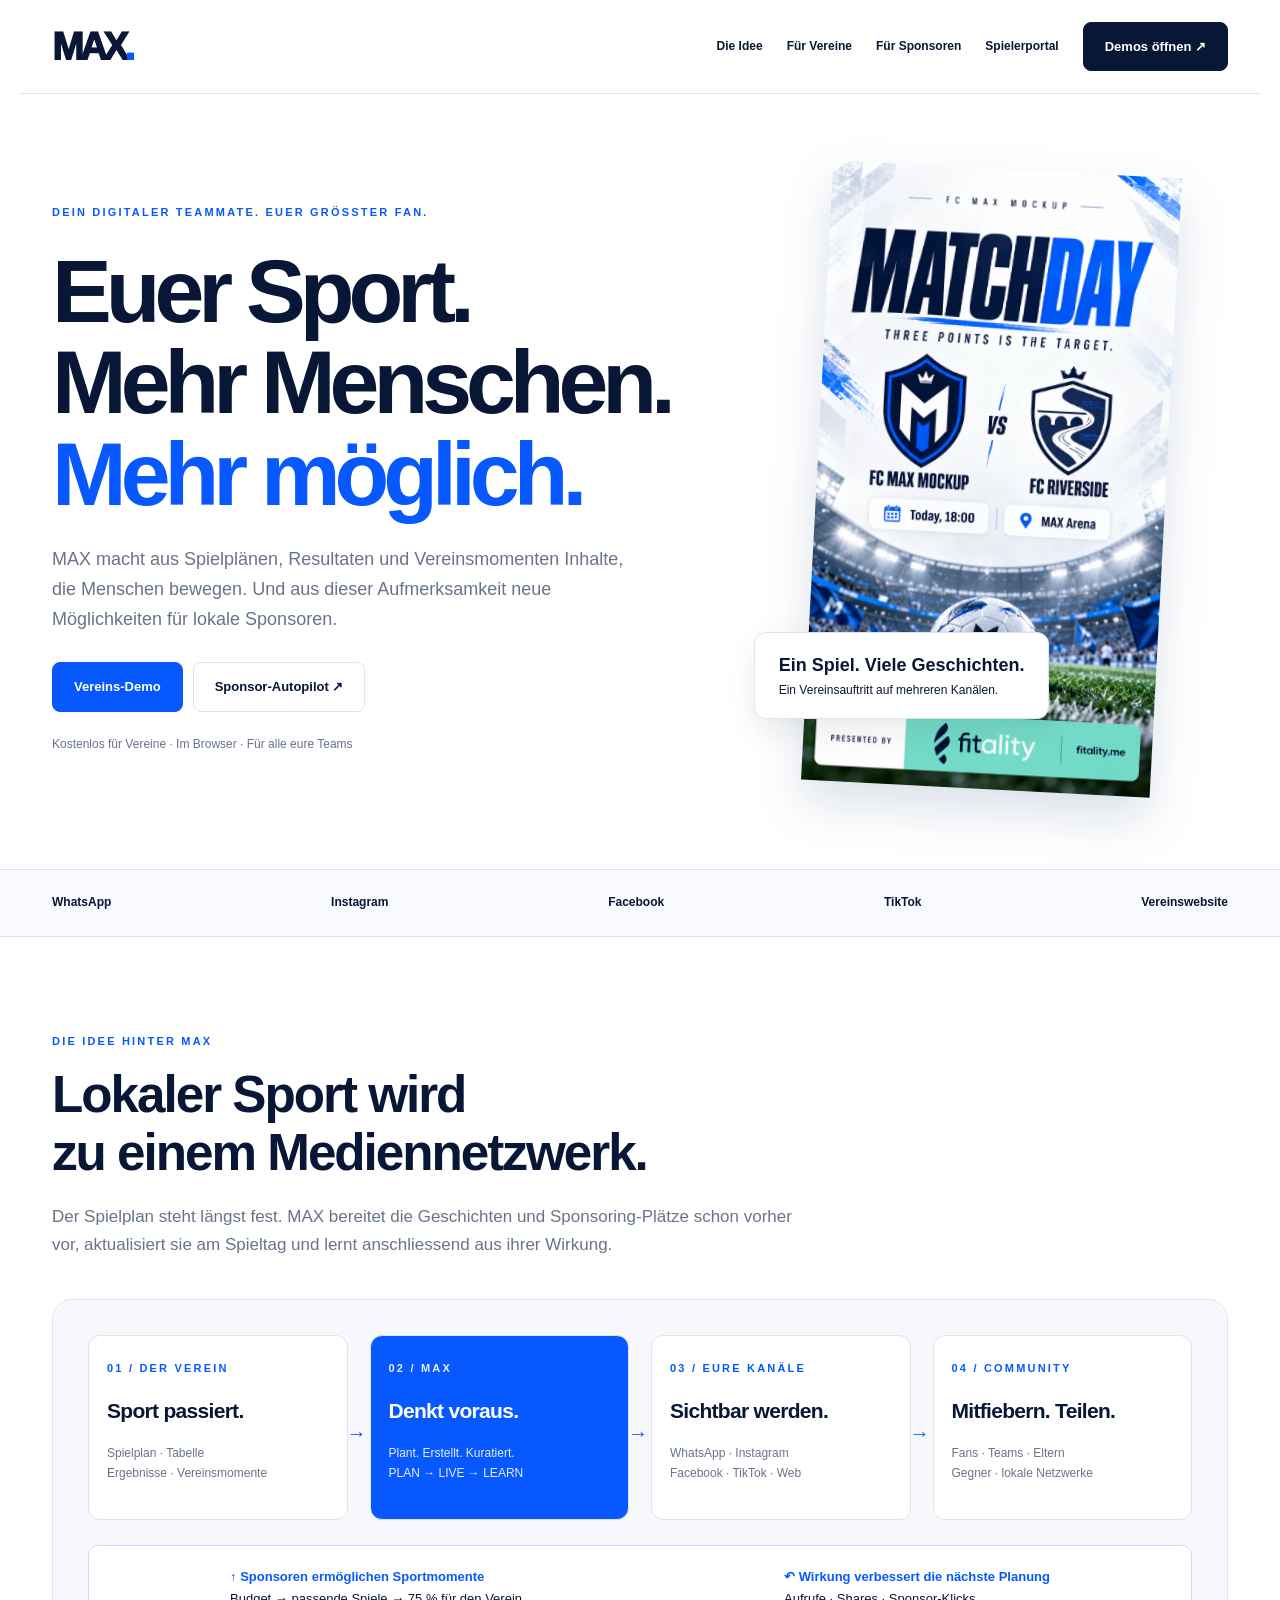
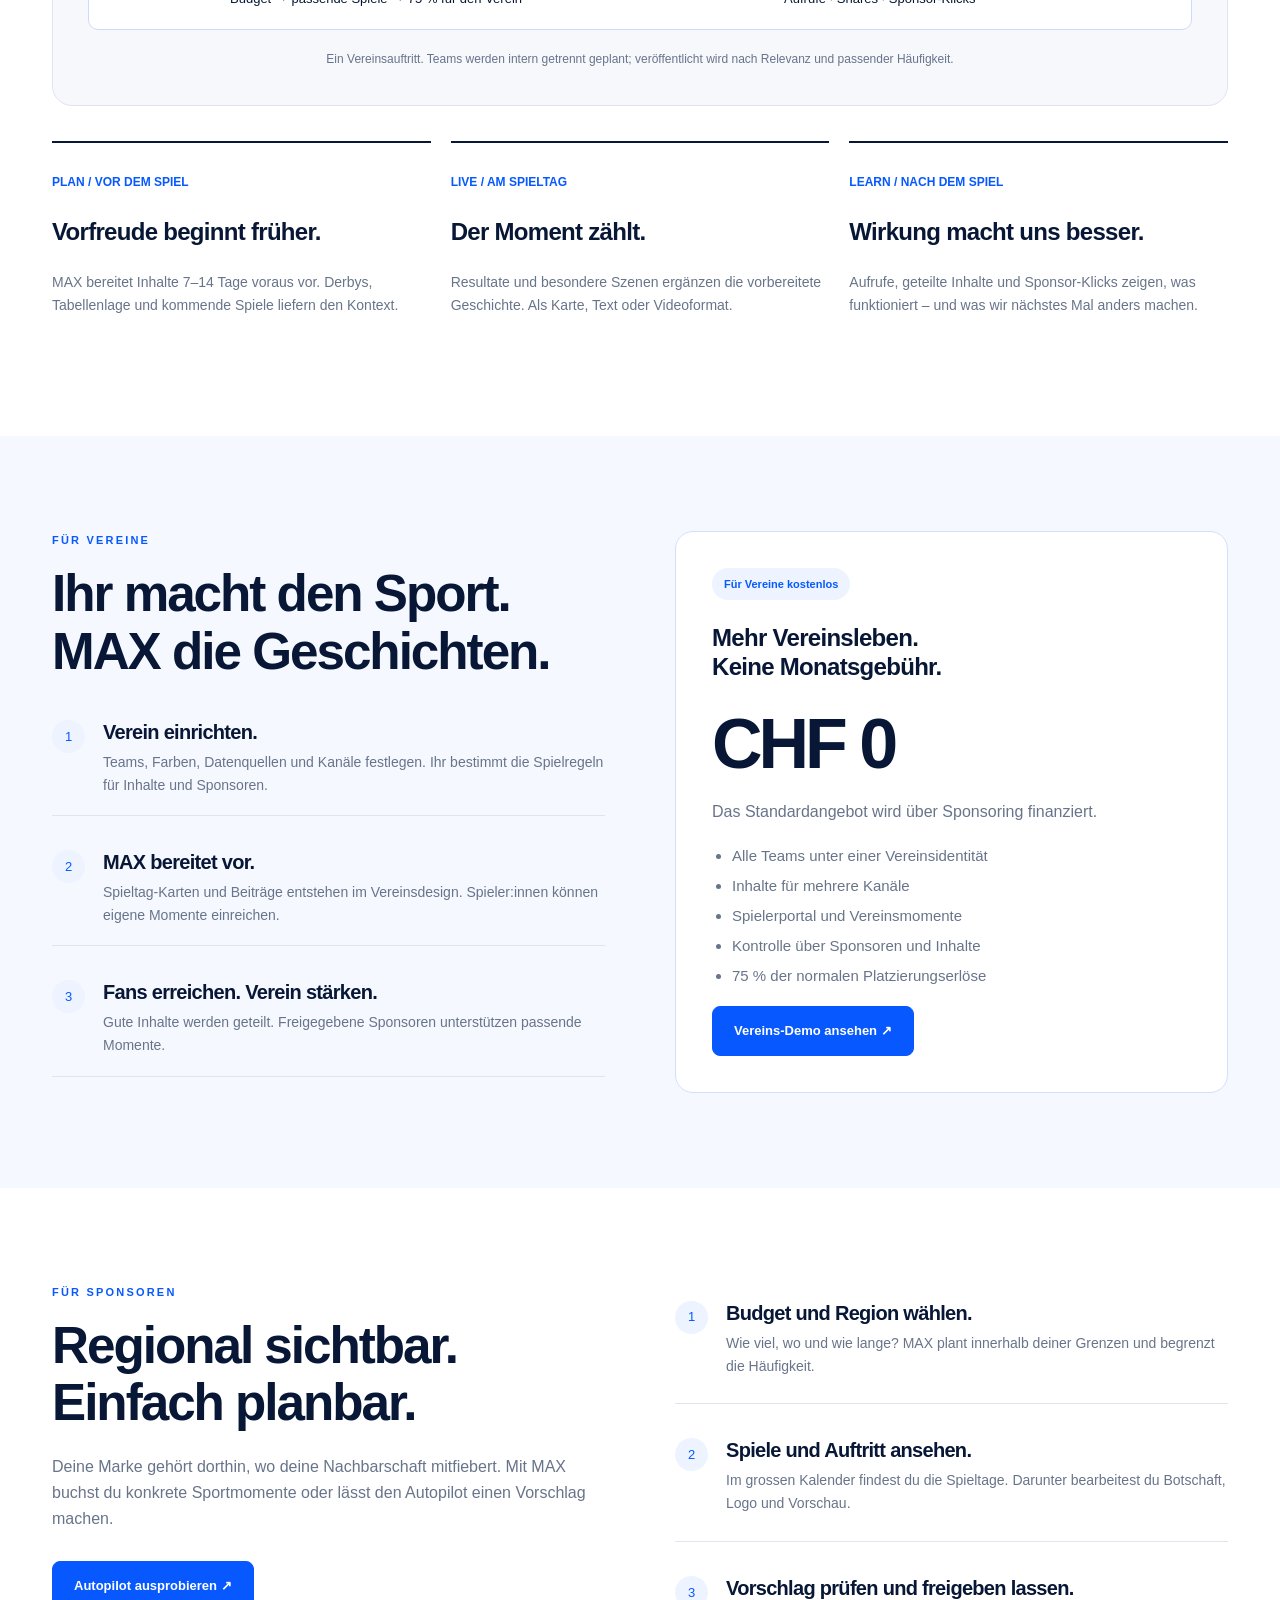
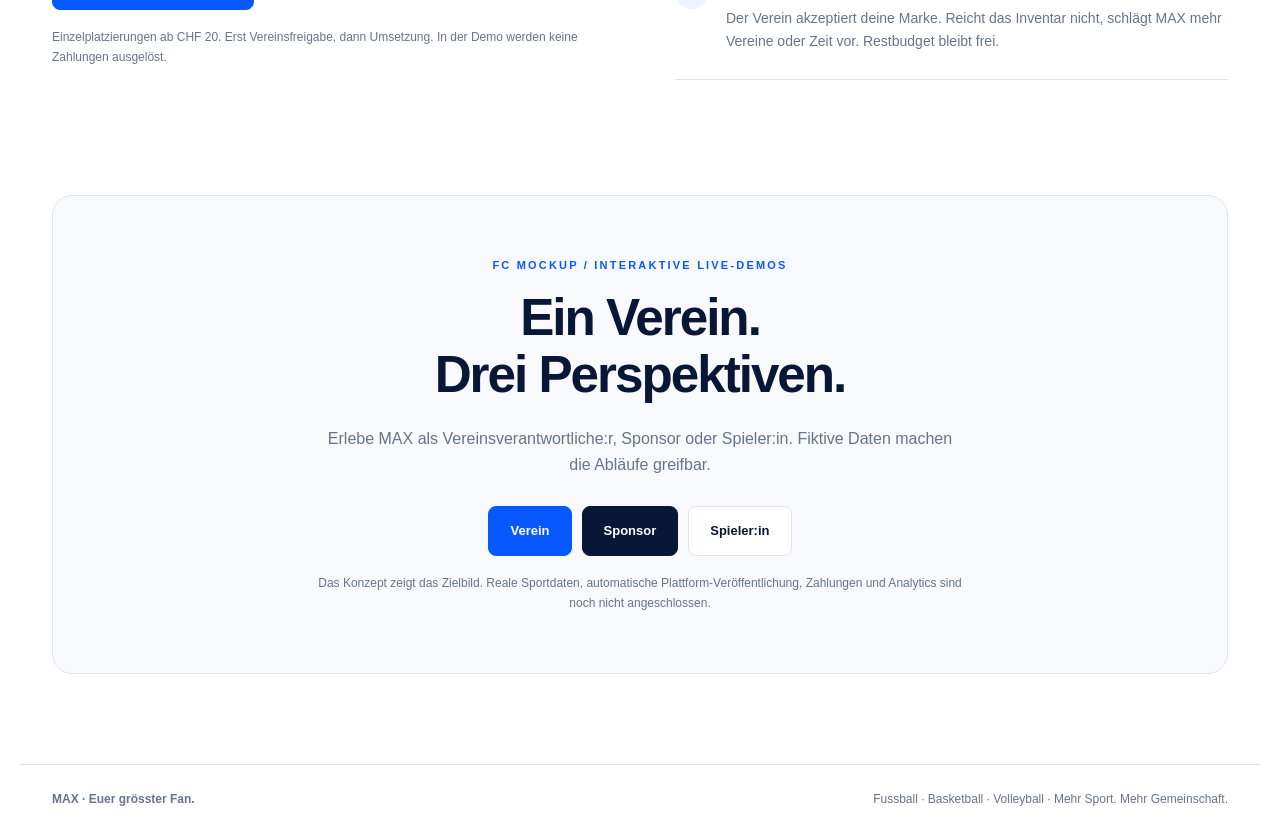
==== commit 6b68ad52: "Refresh MAX demos: FC Mockup graphics, sponsor Autopilot, player portal and simplified concept" ====
--- a/max-site/index.html
+++ b/max-site/index.html
@@ -1,94 +1,13 @@
-<!doctype html>
-<html lang="de">
-<head>
-<meta charset="utf-8">
-<meta name="viewport" content="width=device-width,initial-scale=1">
-<meta name="theme-color" content="#ffffff">
-<title>MAX — Dein digitaler Vereins-Teammate</title>
-<meta name="description" content="MAX baut Reichweite für Sportvereine auf, automatisiert Content und macht digitale Sponsoring-Flächen buchbar.">
-<style>
-@import url('https://fonts.googleapis.com/css2?family=Manrope:wght@400;500;600;700;800&family=Space+Grotesk:wght@600;700&display=swap');
-:root{--ink:#17202a;--muted:#6e7884;--line:#e6ebef;--soft:#f7f9fb;--mint:#55dfbd;--blue:#4c7dff;--violet:#8a6cff;--pink:#dc79ff;--yellow:#ffd817}
-*{box-sizing:border-box}html{scroll-behavior:smooth}body{margin:0;background:#fff;color:var(--ink);font-family:Manrope,system-ui,sans-serif;overflow-x:hidden}a{color:inherit;text-decoration:none}.wrap{width:min(1180px,92vw);margin:auto}
-.nav{height:78px;display:flex;align-items:center;justify-content:space-between;border-bottom:1px solid var(--line)}.brand{display:flex;align-items:center;gap:10px}.logo{font:700 25px Space Grotesk;letter-spacing:-.05em}.brand small{font-size:9px;color:var(--muted);letter-spacing:.12em;text-transform:uppercase}.links{display:flex;gap:8px;align-items:center}.links a{font-size:10px;font-weight:800;padding:9px 11px;border-radius:999px;border:1px solid var(--line);background:#fff}.links .primary{background:#17202a;color:#fff;border-color:#17202a}
-.hero{min-height:720px;display:grid;grid-template-columns:1.08fr .92fr;gap:65px;align-items:center;padding:70px 0 85px}.eyebrow{font-size:10px;letter-spacing:.14em;text-transform:uppercase;font-weight:800;color:#687584}.hero h1{font:700 clamp(62px,7vw,104px)/.9 Space Grotesk;margin:18px 0 24px;letter-spacing:-.07em}.gradient{background:linear-gradient(100deg,#26b99b,var(--blue) 45%,var(--violet) 75%,var(--pink));-webkit-background-clip:text;color:transparent}.hero p{font-size:17px;line-height:1.72;color:var(--muted);max-width:690px}.actions{display:flex;gap:9px;flex-wrap:wrap;margin-top:29px}.btn{display:inline-flex;align-items:center;justify-content:center;min-height:47px;padding:0 16px;border-radius:12px;font-size:11px;font-weight:800;border:1px solid var(--line)}.btn.dark{background:#17202a;color:#fff;border-color:#17202a}.sports{font-size:9px;letter-spacing:.08em;color:#98a2ad;margin-top:18px}
-.max-side{position:relative;min-height:560px;display:flex;align-items:center;justify-content:center}.halo{position:absolute;width:370px;height:370px;border-radius:50%;background:conic-gradient(var(--mint),var(--blue),var(--violet),var(--pink),var(--mint));filter:blur(68px);opacity:.15}.max-card{position:relative;width:min(410px,100%);border:1px solid var(--line);border-radius:28px;padding:24px;background:#fff;box-shadow:0 28px 90px #10203016}.max-person{height:190px;border-radius:22px;background:linear-gradient(135deg,#fff8da,#edf3ff);display:flex;align-items:center;gap:18px;padding:22px}.face{width:108px;height:108px;border-radius:38% 38% 44% 44%;background:#e8b08c;position:relative;flex:0 0 auto;box-shadow:inset 0 -15px 0 #d99c79}.cap{position:absolute;left:6px;top:-16px;width:94px;height:31px;border-radius:18px 18px 7px 7px;background:#173f78}.cap:after{content:"FCO";position:absolute;color:#ffd817;font:bold 10px Manrope;left:37px;top:9px}.cap:before{content:"";position:absolute;width:48px;height:11px;border-radius:0 13px 13px 0;background:#173f78;right:-28px;bottom:-3px}.glasses{position:absolute;left:10px;top:30px;width:88px;height:27px;border-top:5px solid #202832}.glasses:before,.glasses:after{content:"";position:absolute;width:31px;height:24px;border:4px solid #202832;border-radius:9px;top:-5px}.glasses:before{left:0}.glasses:after{right:0}.beard{position:absolute;left:24px;bottom:14px;width:62px;height:25px;border-radius:50%;border-bottom:5px dotted #6b4c3f;opacity:.7}.bodyshape{position:absolute;left:26px;bottom:-57px;width:58px;height:65px;border-radius:30px 30px 15px 15px;background:#f7f8fb;border:1px solid #dfe5ea}.max-copy b{font:700 27px Space Grotesk;display:block;letter-spacing:-.04em}.max-copy span{font-size:10px;line-height:1.5;color:var(--muted);display:block;margin-top:5px}.task{display:flex;justify-content:space-between;gap:10px;padding:13px 0;border-top:1px solid var(--line)}.task b{font-size:11px}.task span{font-size:9px;color:#158564;font-weight:800}.max-card .note{font-size:9px;color:var(--muted);padding-top:12px;border-top:1px solid var(--line)}
-.strip{border-top:1px solid var(--line);border-bottom:1px solid var(--line);background:#fbfcfd}.strip .wrap{display:grid;grid-template-columns:repeat(5,1fr)}.strip div{padding:18px 10px;text-align:center;border-right:1px solid var(--line);font-size:9px;font-weight:700;color:#74808d}.strip div:first-child{border-left:1px solid var(--line)}.strip b{color:#17202a}
-.section{padding:105px 0}.head{display:grid;grid-template-columns:.7fr 1.3fr;gap:35px;align-items:end;margin-bottom:40px}.head h2{font:700 clamp(43px,5vw,68px)/.98 Space Grotesk;margin:0;letter-spacing:-.055em}.head p{font-size:13px;color:var(--muted);line-height:1.7;margin:0;max-width:620px}
-.flow{display:grid;grid-template-columns:repeat(4,1fr);gap:10px}.flow article{border:1px solid var(--line);border-radius:19px;padding:20px;min-height:220px;background:#fff}.flow .n{font-size:9px;color:#98a2ad}.flow h3{font:700 18px Space Grotesk;margin:70px 0 8px}.flow p{font-size:10px;color:var(--muted);line-height:1.55}
-.plans{display:grid;grid-template-columns:1fr 1fr;gap:13px}.plan{border:1px solid var(--line);border-radius:24px;padding:28px;background:#fff}.plan.premium{border:2px solid #cbbdff;background:linear-gradient(135deg,#fff,#fbf9ff)}.plan small{font-size:9px;font-weight:900;letter-spacing:.12em;color:#7657df}.plan h3{font:700 31px Space Grotesk;margin:9px 0 4px}.price{font:700 42px Space Grotesk;margin:15px 0}.price span{font:500 10px Manrope;color:var(--muted)}.plan p{font-size:11px;color:var(--muted);line-height:1.6}.plan ul{font-size:10px;color:#52606d;line-height:1.9;padding-left:18px}
-.reach{display:grid;grid-template-columns:1fr 1fr;gap:13px}.dark{background:#17202a;color:#fff;border-radius:24px;padding:30px;min-height:380px}.dark h3{font:700 34px Space Grotesk;margin:10px 0}.dark p{font-size:12px;line-height:1.7;color:#b7c0ca}.metric{margin-top:60px}.metric small{font-size:9px;color:#9eabb7}.metric strong{font:700 62px Space Grotesk;display:block;margin-top:5px}.metric span{font-size:10px;color:#74e9ca}.lightpanel{border:1px solid var(--line);border-radius:24px;padding:30px}.lightpanel h3{font:700 31px Space Grotesk;margin:10px 0}.lightpanel p{font-size:12px;line-height:1.65;color:var(--muted)}.loops{margin-top:24px}.loop{padding:13px 0;border-top:1px solid var(--line);display:flex;justify-content:space-between}.loop b{font-size:11px}.loop span{font-size:9px;color:#6c7884}
-.cta{margin:0 0 90px;border:1px solid var(--line);border-radius:28px;padding:65px 28px;text-align:center;background:linear-gradient(135deg,#fff,#f7fbff 55%,#f7f2ff)}.cta h2{font:700 clamp(45px,5.7vw,78px)/.95 Space Grotesk;letter-spacing:-.06em;margin:12px auto 18px;max-width:930px}.cta p{max-width:650px;margin:auto;color:var(--muted);font-size:13px;line-height:1.7}.cta .actions{justify-content:center}
-footer{height:88px;border-top:1px solid var(--line);display:flex;align-items:center;justify-content:space-between;font-size:9px;color:#8a95a0}
-@media(max-width:950px){.hero,.head,.reach{grid-template-columns:1fr}.hero{gap:15px}.flow{grid-template-columns:1fr 1fr}.max-side{min-height:510px}.strip .wrap{grid-template-columns:1fr 1fr}.strip div:last-child{grid-column:1/-1}.plans{grid-template-columns:1fr}}@media(max-width:650px){.links a:not(.primary){display:none}.hero{padding-top:45px}.hero h1{font-size:62px}.flow{grid-template-columns:1fr}.strip .wrap{grid-template-columns:1fr}.section{padding:75px 0}.max-side{min-height:460px}}
-</style>
-</head>
-<body>
-<div class="wrap">
-  <nav class="nav">
-    <div class="brand"><a class="logo" href="#">MAX</a><small>club growth & media</small></div>
-    <div class="links"><a href="#product">Produkt</a><a href="#pricing">Free / Premium</a><a href="https://fvrz-app-fco.onrender.com/sponsor">Sponsor-Login</a><a class="primary" href="https://fvrz-app-fco.onrender.com/club">Vereins-Login</a></div>
-  </nav>
-</div>
-
-<main>
-<section class="wrap hero">
-  <div>
-    <div class="eyebrow">DEIN DIGITALER TEAMMATE · UND GRÖSSTER FAN</div>
-    <h1><span class="gradient">MAX</span> your<br>club audience.</h1>
-    <p>MAX macht aus Spielplan, Resultaten und Clubmomenten einen WhatsApp-Kanal, dem Menschen wirklich folgen wollen. Er erstellt Content, optimiert Shares und verwandelt Reichweite später in digitales Sponsoring.</p>
-    <div class="actions"><a class="btn dark" href="https://fvrz-app-fco.onrender.com/club">Vereins-Demo öffnen</a><a class="btn" href="https://fvrz-app-fco.onrender.com/sponsor">Sponsor-Demo öffnen</a></div>
-    <div class="sports">FOOTBALL · HANDBALL · BASKETBALL · VOLLEYBALL · HOCKEY · UNIHOCKEY · MORE</div>
-  </div>
-
-  <div class="max-side">
-    <div class="halo"></div>
-    <div class="max-card">
-      <div class="max-person">
-        <div class="face"><div class="cap"></div><div class="glasses"></div><div class="beard"></div><div class="bodyshape"></div></div>
-        <div class="max-copy"><b>Meet MAX.</b><span>Leicht nerdig. 3-Tage-Bart. Trucker-Cap. Beim jeweiligen Verein immer der grösste Fan.</span></div>
-      </div>
-      <div style="margin-top:18px"><div class="task"><b>Weekend Content</b><span>READY</span></div><div class="task"><b>Channel + Status</b><span>2 OUTPUTS</span></div><div class="task"><b>Share Potential</b><span>HIGH</span></div><div class="task"><b>Audience Growth</b><span>LEARNING</span></div></div>
-      <div class="note">MAX works for the club — not the other way around.</div>
-    </div>
-  </div>
-</section>
-
-<section class="strip"><div class="wrap"><div><b>MAX</b>imale Reichweite</div><div><b>MAX</b>imale Sichtbarkeit</div><div><b>MAX</b>imale Automatisierung</div><div><b>MAX</b>imaler Sponsoringwert</div><div><b>MIN</b>imaler Aufwand</div></div></section>
-
-<section class="wrap section" id="product">
-  <div class="head"><div class="eyebrow">HOW MAX WORKS</div><div><h2>Reichweite zuerst.<br><span class="gradient">Umsatz danach.</span></h2><p>MAX optimiert nicht auf möglichst viele Posts, sondern auf relevante Reichweite. Persönliche Sportmomente erzeugen Shares, Shares erzeugen neue Follower und eine wachsende Audience schafft später wertvolles Sponsoring-Inventar.</p></div></div>
-  <div class="flow">
-    <article><div class="n">01 / OBSERVE</div><h3>Spiele verstehen</h3><p>Spielplan, Teams, Resultate und Clubereignisse werden zu einem gemeinsamen Datenstrom.</p></article>
-    <article><div class="n">02 / CREATE</div><h3>Content kuratieren</h3><p>MAX entscheidet, was wirklich in den Kanal gehört und erzeugt Channel- sowie Status-Varianten.</p></article>
-    <article><div class="n">03 / GROW</div><h3>Shares auslösen</h3><p>Player-, Parent-, Opponent-, Sponsor- und Utility-Loops multiplizieren die Reichweite.</p></article>
-    <article><div class="n">04 / LEARN</div><h3>Weiter lernen</h3><p>Views, Shares, Follows und Sponsor-Performance fliessen in die nächste Entscheidung ein.</p></article>
-  </div>
-</section>
-
-<section class="wrap section">
-  <div class="reach">
-    <div class="dark"><div class="eyebrow" style="color:#aeb8c3">THE GROWTH KPI</div><h3>MAX Reach.</h3><p>Owned Reach misst direkte Channel Views. Earned Reach kommt aus Shares und Status. Network Reach entsteht über Gegner, Sponsoren und Partner.</p><div class="metric"><small>ILLUSTRATIVE CLUB REACH</small><strong>3.7×</strong><span>mehr Reichweite als eigene Follower</span></div></div>
-    <div class="lightpanel"><div class="eyebrow">VIRAL LOOPS</div><h3>Jeder Follower kann Distribution sein.</h3><p>MAX sucht bewusst nach Content, den Menschen freiwillig weitertragen. Nicht weil sie Werbung teilen wollen, sondern weil Spieler, Teams und Clubmomente persönlich relevant sind.</p><div class="loops"><div class="loop"><b>Player Loop</b><span>persönlich</span></div><div class="loop"><b>Parent Loop</b><span>Junioren</span></div><div class="loop"><b>Opponent Loop</b><span>neue Netzwerke</span></div><div class="loop"><b>Sponsor Loop</b><span>lokale Kunden</span></div></div></div>
-  </div>
-</section>
-
-<section class="wrap section" id="pricing">
-  <div class="head"><div class="eyebrow">FREEMIUM</div><div><h2>Einfach starten.<br><span class="gradient">Mehr Kontrolle für CHF 49.</span></h2><p>Das Standarddesign bleibt Freeware. Premium ist kein Zwang, sondern die logische Stufe für Clubs, die zusätzlich selbst gestalten, posten und eigene Automationen nutzen wollen.</p></div></div>
-  <div class="plans">
-    <article class="plan"><small>MAX FREE</small><h3>Standard</h3><div class="price">CHF 0 <span>/ Monat</span></div><p>Der Club bekommt den Kern von MAX ohne Fixkosten.</p><ul><li>Standarddesign</li><li>automatisierte Kernposts</li><li>Channel + Status Assets</li><li>Basis-Growth-Dashboard</li></ul></article>
-    <article class="plan premium"><small>MAX PREMIUM</small><h3>Club Studio</h3><div class="price">CHF 49 <span>/ Monat</span></div><p>Für Clubs, die MAX zusätzlich als eigenes Content- und Design-Studio nutzen wollen.</p><ul><li>Design per einfachem Prompt</li><li>weitere automatisierte Posttypen</li><li>Einmalpostings</li><li>Clubinfos, Events und Hinweise</li><li>LLM-ready Design Space</li></ul></article>
-  </div>
-</section>
-
-<section class="wrap cta">
-  <div class="eyebrow">LIVE DEMOS</div>
-  <h2>MAX arbeitet bereits im FCO-Pilot.</h2>
-  <p>Öffne die Club-Demo für Audience Growth, Premium, Design Lab und Sponsor-Freigaben — oder buche im Sponsor-Portal ein konkretes Placement.</p>
-  <div class="actions"><a class="btn dark" href="https://fvrz-app-fco.onrender.com/club">Vereins-Login</a><a class="btn" href="https://fvrz-app-fco.onrender.com/sponsor">Sponsor-Login</a></div>
-</section>
-</main>
-
-<footer class="wrap"><b>MAX</b><span>Your club's hardest-working fan.</span></footer>
-</body>
-</html>
+<!doctype html><html lang="de"><head><meta charset="utf-8"><meta name="viewport" content="width=device-width,initial-scale=1"><title>MAX — Euer Sport. Mehr Menschen.</title><meta name="description" content="MAX macht aus lokalem Sport relevante Inhalte, mehr Reichweite und digitales Sponsoring. Kostenlos für Vereine. Planbar für Sponsoren."><style>
+:root{--ink:#071735;--blue:#0759ff;--muted:#68748a;--line:#dfe5ee}*{box-sizing:border-box}html{scroll-behavior:smooth}body{margin:0;color:var(--ink);background:#fff;font:16px/1.65 Arial,sans-serif}a{color:inherit;text-decoration:none}.wrap{max-width:1240px;margin:auto;padding:0 32px}.nav{display:flex;align-items:center;justify-content:space-between;gap:20px;padding-top:22px;padding-bottom:22px;border-bottom:1px solid var(--line)}.logo{font-size:38px;letter-spacing:-4px;font-weight:950;line-height:1}.logo span{color:var(--blue)}nav{display:flex;align-items:center;gap:24px;font-size:12px;font-weight:700}.button{display:inline-flex;align-items:center;justify-content:center;background:var(--ink);color:white;border:1px solid var(--ink);border-radius:8px;padding:13px 21px;font-size:13px;font-weight:700}.button.blue{background:var(--blue);border-color:var(--blue)}.button.light{background:white;color:var(--ink);border-color:var(--line)}.hero{display:grid;grid-template-columns:1.15fr .85fr;gap:60px;align-items:center;padding-top:75px;padding-bottom:80px}.eyebrow{text-transform:uppercase;font-size:11px;letter-spacing:2.2px;color:var(--blue);font-weight:800}.hero h1{font-size:clamp(58px,7vw,94px);line-height:1.02;letter-spacing:-6px;margin:25px 0}.hero h1 em{font-style:normal;color:var(--blue)}p{color:var(--muted)}.hero p{font-size:18px;max-width:590px}.actions{display:flex;gap:10px;flex-wrap:wrap;margin:28px 0 18px}.small{font-size:12px;color:var(--muted)}.hero-art{position:relative;padding:0 38px}.hero-art img{display:block;width:100%;max-height:620px;object-fit:contain;filter:drop-shadow(0 22px 24px #00296724);transform:rotate(3deg);border-radius:8px}.floating{position:absolute;bottom:70px;left:0;background:white;border:1px solid var(--line);border-radius:12px;padding:18px 24px;box-shadow:0 12px 30px #06163615;font-size:12px}.floating b{display:block;font-size:18px}.strip{border-top:1px solid var(--line);border-bottom:1px solid var(--line);background:#f8faff}.strip .wrap{display:flex;justify-content:space-between;gap:15px;padding-top:23px;padding-bottom:23px;font-size:12px;font-weight:700}.section{padding-top:95px;padding-bottom:95px}h2{font-size:clamp(34px,4vw,53px);line-height:1.12;letter-spacing:-2px;margin:16px 0 22px}h3{font-size:24px;line-height:1.2;letter-spacing:-.7px}.intro{max-width:740px}.intro p{font-size:17px}.concept{margin-top:40px;background:#f6f8fc;border:1px solid var(--line);border-radius:20px;padding:35px}.flow{display:grid;grid-template-columns:repeat(4,1fr);gap:22px}.flow article{background:white;border:1px solid var(--line);border-radius:12px;padding:23px 18px;position:relative}.flow article:not(:last-child):after{content:'→';position:absolute;right:-20px;top:44%;color:var(--blue);font-size:20px}.flow article.brain{background:var(--blue);color:white}.flow .brain p,.flow .brain .eyebrow{color:#e4edff}.flow h3{font-size:21px}.flow p{font-size:12px}.sponsor-loop{display:flex;justify-content:space-around;align-items:center;gap:20px;margin:25px 0 0;padding:20px;border:1px solid #cddaff;border-radius:10px;background:white;font-size:13px}.sponsor-loop b{color:var(--blue)}.concept>p{text-align:center;font-size:12px;margin:20px 0 0}.steps{display:grid;grid-template-columns:repeat(3,1fr);gap:20px;margin-top:35px}.step{border-top:2px solid var(--ink);padding:25px 8px 10px 0}.step .number{font-size:12px;color:var(--blue);font-weight:800}.step p{font-size:14px}.split{display:grid;grid-template-columns:1fr 1fr;gap:70px}.split ul{padding-left:20px;color:var(--muted);font-size:15px;line-height:2}.tint{background:#f5f8ff}.pricing{padding:36px;border:1px solid #d3dfff;border-radius:18px;background:#fff}.price{font-size:70px;line-height:1.1;font-weight:800;letter-spacing:-4px}.pricing h3{margin-top:0}.pill{display:inline-block;padding:7px 12px;background:#edf3ff;border-radius:30px;color:var(--blue);font-size:11px;font-weight:700}.simple-process{display:grid;gap:16px}.simple-process article{display:flex;align-items:flex-start;gap:18px;border-bottom:1px solid var(--line);padding:18px 0}.simple-process .number{border-radius:50%;background:#edf3ff;color:var(--blue);font-size:13px;width:33px;height:33px;display:grid;place-items:center;flex-shrink:0}.simple-process h3{margin:0;font-size:20px}.simple-process p{margin:7px 0 0;font-size:14px}.cta{border:1px solid var(--line);border-radius:20px;padding:60px;text-align:center;margin-top:20px;margin-bottom:90px;background:#f7f9fc}.cta .actions{justify-content:center}.cta p{max-width:650px;margin:0 auto}.cta h2{max-width:850px;margin:15px auto 22px}footer{border-top:1px solid var(--line);padding-top:25px!important;padding-bottom:30px!important;display:flex;justify-content:space-between;font-size:12px;color:var(--muted)}a:focus-visible{outline:3px solid #8cb2ff;outline-offset:4px}@media(max-width:900px){.hero{gap:20px}.hero h1{font-size:66px;letter-spacing:-4px}.hero-art{padding:0 10px}.split{gap:30px}.nav nav{gap:12px}.nav nav .optional{display:none}.floating{left:-10px;padding:14px}.concept{padding:20px}.flow{grid-template-columns:1fr 1fr}.flow article:after{display:none}}@media(max-width:620px){.wrap{padding-left:20px;padding-right:20px}.nav{flex-wrap:wrap}.nav nav{flex-wrap:wrap;font-size:11px;gap:14px}.nav .button{padding:9px 12px;font-size:11px}.hero{grid-template-columns:1fr;padding-top:45px;padding-bottom:55px}.hero h1{font-size:64px;margin-top:20px}.hero p{font-size:16px}.hero-art{max-width:310px;margin:20px auto}.hero-art img{max-height:490px}.floating{bottom:40px;left:-15px}.strip .wrap{flex-wrap:wrap;justify-content:center;font-size:11px;gap:12px 20px}.section{padding-top:55px;padding-bottom:55px}.steps,.split,.flow{grid-template-columns:1fr;gap:22px}.sponsor-loop{flex-direction:column;text-align:center}.pricing{padding:26px}.cta{padding:35px 20px;margin-bottom:50px}footer{gap:15px;flex-direction:column}}
+</style></head><body>
+<header class="wrap nav"><a class="logo" href="#" aria-label="MAX Startseite">MAX<span>.</span></a><nav aria-label="Hauptnavigation"><a href="#concept">Die Idee</a><a href="#clubs">Für Vereine</a><a href="#sponsors">Für Sponsoren</a><a class="optional" href="https://fvrz-app-fco.onrender.com/player">Spielerportal</a><a class="button" href="#demo">Demos öffnen ↗</a></nav></header>
+<main><section class="wrap hero"><div><div class="eyebrow">Dein digitaler Teammate. Euer grösster Fan.</div><h1>Euer Sport.<br>Mehr Menschen.<br><em>Mehr möglich.</em></h1><p>MAX macht aus Spielplänen, Resultaten und Vereinsmomenten Inhalte, die Menschen bewegen. Und aus dieser Aufmerksamkeit neue Möglichkeiten für lokale Sponsoren.</p><div class="actions"><a class="button blue" href="https://fvrz-app-fco.onrender.com/club">Vereins-Demo</a><a class="button light" href="https://fvrz-app-fco.onrender.com/sponsor">Sponsor-Autopilot ↗</a></div><span class="small">Kostenlos für Vereine · Im Browser · Für alle eure Teams</span></div><div class="hero-art"><img src="assets/matchday.png" alt="Originale FC MAX Mockup Matchday-Karte mit fitality als Sponsor"><div class="floating"><b>Ein Spiel. Viele Geschichten.</b>Ein Vereinsauftritt auf mehreren Kanälen.</div></div></section>
+<div class="strip"><div class="wrap"><span>WhatsApp</span><span>Instagram</span><span>Facebook</span><span>TikTok</span><span>Vereinswebsite</span></div></div>
+<section class="wrap section" id="concept"><div class="intro"><div class="eyebrow">Die Idee hinter MAX</div><h2>Lokaler Sport wird<br>zu einem Mediennetzwerk.</h2><p>Der Spielplan steht längst fest. MAX bereitet die Geschichten und Sponsoring-Plätze schon vorher vor, aktualisiert sie am Spieltag und lernt anschliessend aus ihrer Wirkung.</p></div>
+<div class="concept" aria-label="MAX Prozessgrafik"><div class="flow"><article><div class="eyebrow">01 / Der Verein</div><h3>Sport passiert.</h3><p>Spielplan · Tabelle<br>Ergebnisse · Vereinsmomente</p></article><article class="brain"><div class="eyebrow">02 / MAX</div><h3>Denkt voraus.</h3><p>Plant. Erstellt. Kuratiert.<br>PLAN → LIVE → LEARN</p></article><article><div class="eyebrow">03 / Eure Kanäle</div><h3>Sichtbar werden.</h3><p>WhatsApp · Instagram<br>Facebook · TikTok · Web</p></article><article><div class="eyebrow">04 / Community</div><h3>Mitfiebern. Teilen.</h3><p>Fans · Teams · Eltern<br>Gegner · lokale Netzwerke</p></article></div><div class="sponsor-loop"><div><b>↑ Sponsoren ermöglichen Sportmomente</b><br>Budget → passende Spiele → 75 % für den Verein</div><div><b>↶ Wirkung verbessert die nächste Planung</b><br>Aufrufe · Shares · Sponsor-Klicks</div></div><p>Ein Vereinsauftritt. Teams werden intern getrennt geplant; veröffentlicht wird nach Relevanz und passender Häufigkeit.</p></div>
+<div class="steps"><article class="step"><span class="number">PLAN / VOR DEM SPIEL</span><h3>Vorfreude beginnt früher.</h3><p>MAX bereitet Inhalte 7–14 Tage voraus vor. Derbys, Tabellenlage und kommende Spiele liefern den Kontext.</p></article><article class="step"><span class="number">LIVE / AM SPIELTAG</span><h3>Der Moment zählt.</h3><p>Resultate und besondere Szenen ergänzen die vorbereitete Geschichte. Als Karte, Text oder Videoformat.</p></article><article class="step"><span class="number">LEARN / NACH DEM SPIEL</span><h3>Wirkung macht uns besser.</h3><p>Aufrufe, geteilte Inhalte und Sponsor-Klicks zeigen, was funktioniert – und was wir nächstes Mal anders machen.</p></article></div></section>
+<section class="tint" id="clubs"><div class="wrap section split"><div><div class="eyebrow">Für Vereine</div><h2>Ihr macht den Sport.<br>MAX die Geschichten.</h2><div class="simple-process"><article><span class="number">1</span><div><h3>Verein einrichten.</h3><p>Teams, Farben, Datenquellen und Kanäle festlegen. Ihr bestimmt die Spielregeln für Inhalte und Sponsoren.</p></div></article><article><span class="number">2</span><div><h3>MAX bereitet vor.</h3><p>Spieltag-Karten und Beiträge entstehen im Vereinsdesign. Spieler:innen können eigene Momente einreichen.</p></div></article><article><span class="number">3</span><div><h3>Fans erreichen. Verein stärken.</h3><p>Gute Inhalte werden geteilt. Freigegebene Sponsoren unterstützen passende Momente.</p></div></article></div></div><div class="pricing"><span class="pill">Für Vereine kostenlos</span><h3 style="margin-top:24px">Mehr Vereinsleben.<br>Keine Monatsgebühr.</h3><div class="price">CHF 0</div><p>Das Standardangebot wird über Sponsoring finanziert.</p><ul><li>Alle Teams unter einer Vereinsidentität</li><li>Inhalte für mehrere Kanäle</li><li>Spielerportal und Vereinsmomente</li><li>Kontrolle über Sponsoren und Inhalte</li><li>75 % der normalen Platzierungserlöse</li></ul><a class="button blue" href="https://fvrz-app-fco.onrender.com/club">Vereins-Demo ansehen ↗</a></div></div></section>
+<section class="wrap section split" id="sponsors"><div><div class="eyebrow">Für Sponsoren</div><h2>Regional sichtbar.<br>Einfach planbar.</h2><p>Deine Marke gehört dorthin, wo deine Nachbarschaft mitfiebert. Mit MAX buchst du konkrete Sportmomente oder lässt den Autopilot einen Vorschlag machen.</p><div class="actions"><a class="button blue" href="https://fvrz-app-fco.onrender.com/sponsor">Autopilot ausprobieren ↗</a></div><p class="small">Einzelplatzierungen ab CHF 20. Erst Vereinsfreigabe, dann Umsetzung. In der Demo werden keine Zahlungen ausgelöst.</p></div><div class="simple-process"><article><span class="number">1</span><div><h3>Budget und Region wählen.</h3><p>Wie viel, wo und wie lange? MAX plant innerhalb deiner Grenzen und begrenzt die Häufigkeit.</p></div></article><article><span class="number">2</span><div><h3>Spiele und Auftritt ansehen.</h3><p>Im grossen Kalender findest du die Spieltage. Darunter bearbeitest du Botschaft, Logo und Vorschau.</p></div></article><article><span class="number">3</span><div><h3>Vorschlag prüfen und freigeben lassen.</h3><p>Der Verein akzeptiert deine Marke. Reicht das Inventar nicht, schlägt MAX mehr Vereine oder Zeit vor. Restbudget bleibt frei.</p></div></article></div></section>
+<section class="wrap" id="demo"><div class="cta"><div class="eyebrow">FC Mockup / Interaktive Live-Demos</div><h2>Ein Verein.<br>Drei Perspektiven.</h2><p>Erlebe MAX als Vereinsverantwortliche:r, Sponsor oder Spieler:in. Fiktive Daten machen die Abläufe greifbar.</p><div class="actions"><a class="button blue" href="https://fvrz-app-fco.onrender.com/club">Verein</a><a class="button" href="https://fvrz-app-fco.onrender.com/sponsor">Sponsor</a><a class="button light" href="https://fvrz-app-fco.onrender.com/player">Spieler:in</a></div><p class="small">Das Konzept zeigt das Zielbild. Reale Sportdaten, automatische Plattform-Veröffentlichung, Zahlungen und Analytics sind noch nicht angeschlossen.</p></div></section>
+</main><footer class="wrap"><b>MAX · Euer grösster Fan.</b><span>Fussball · Basketball · Volleyball · Mehr Sport. Mehr Gemeinschaft.</span></footer></body></html>
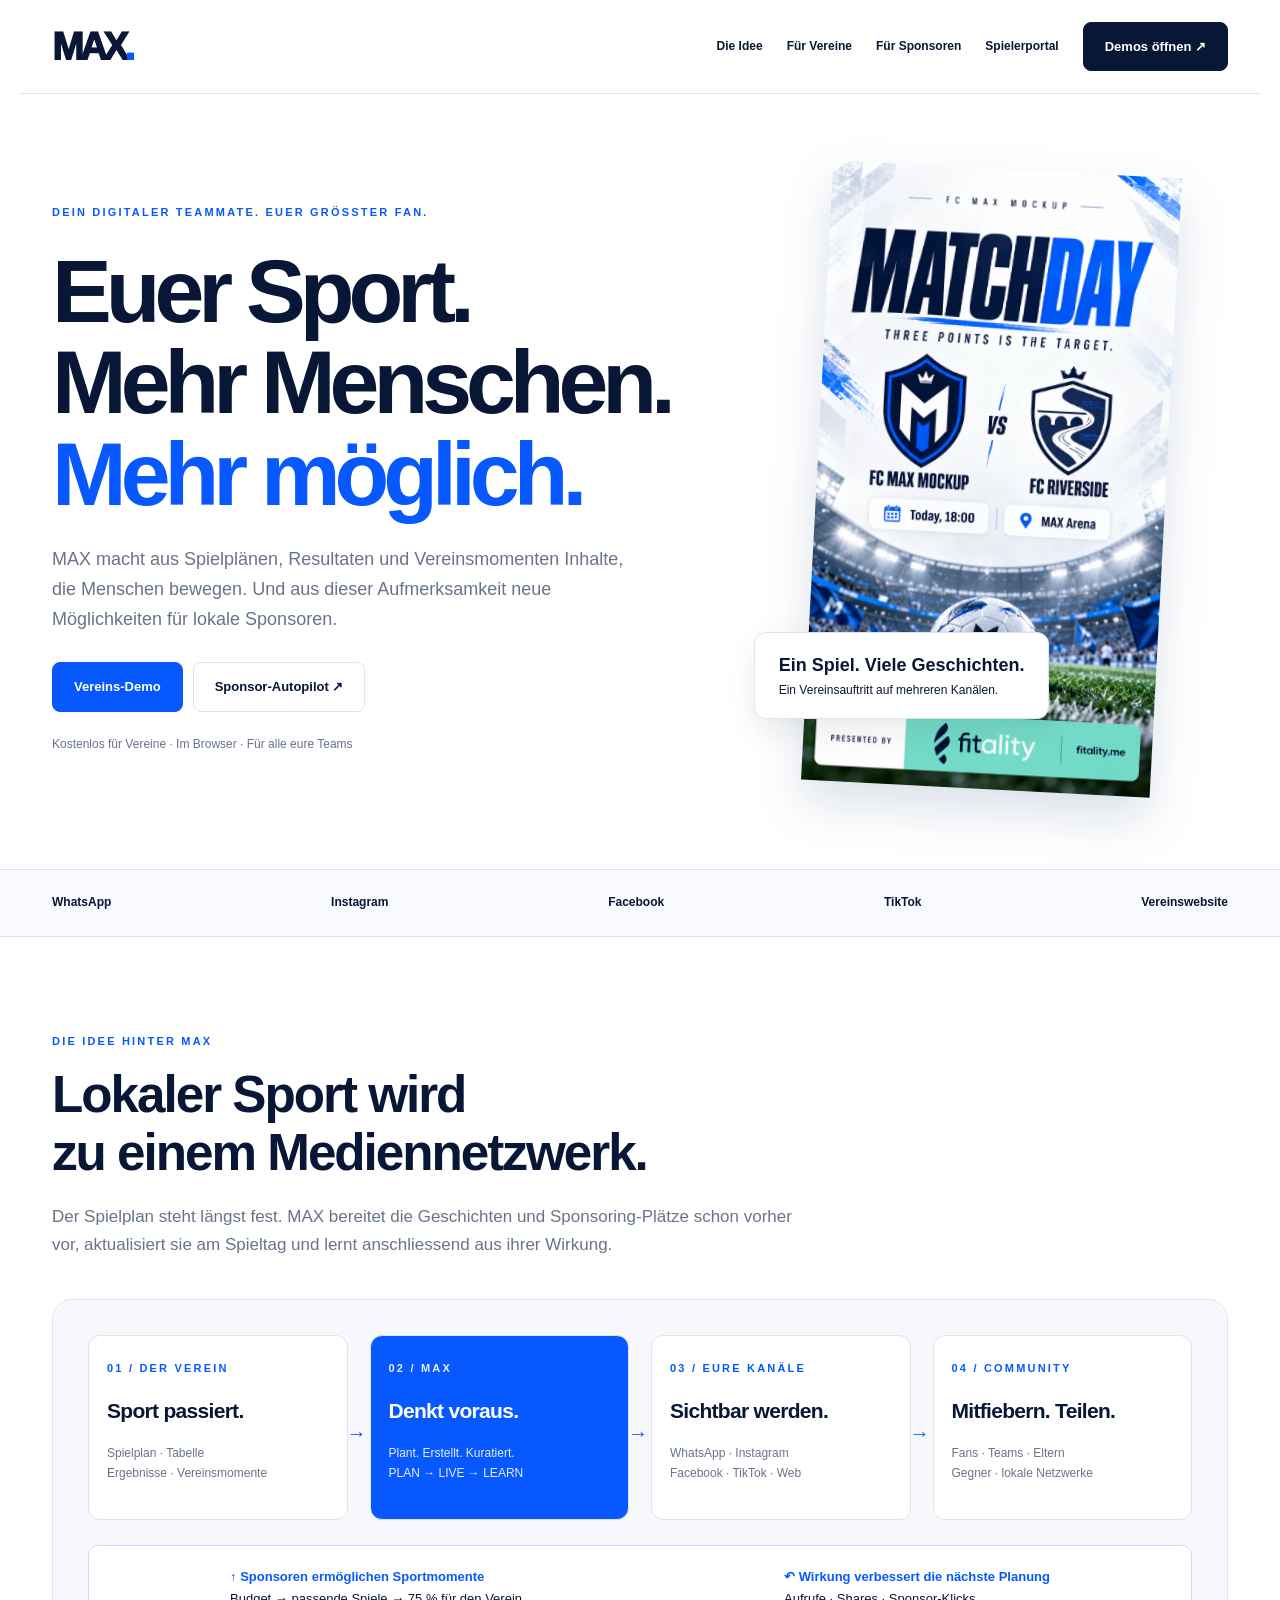
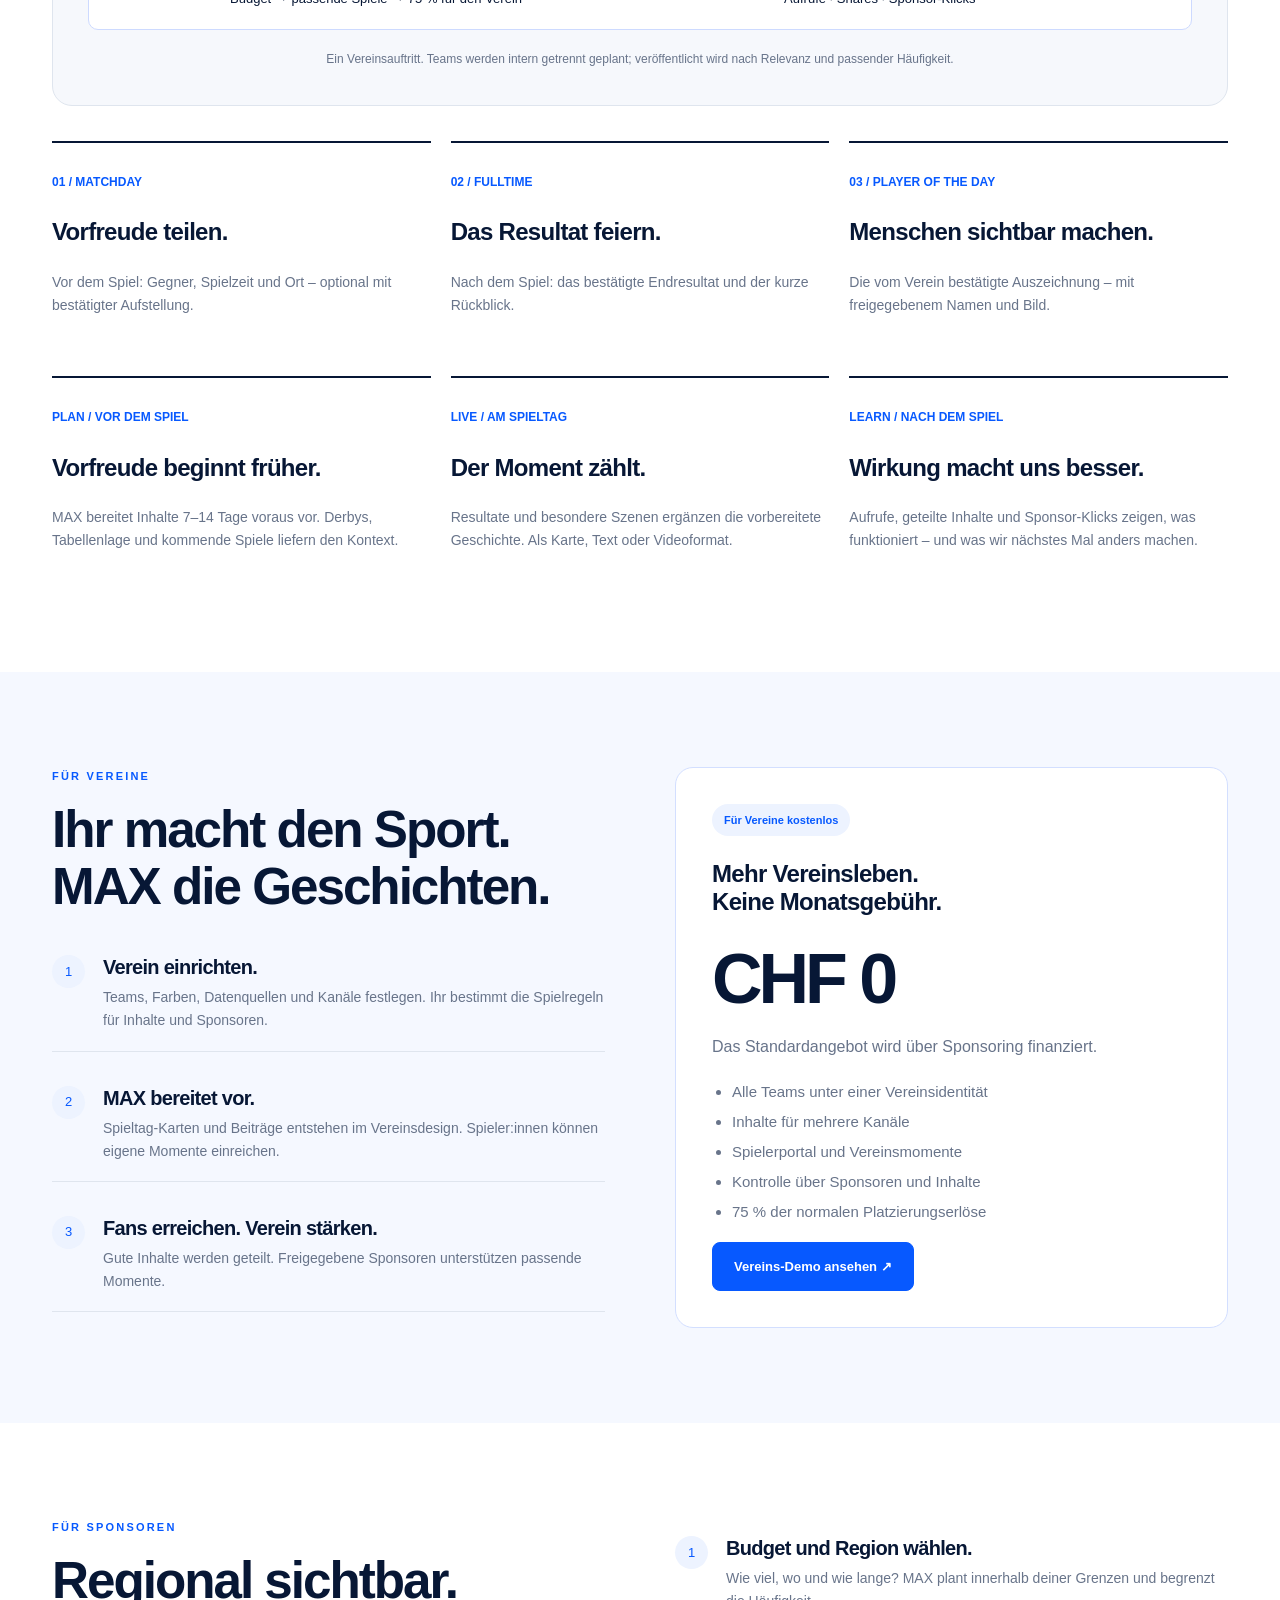
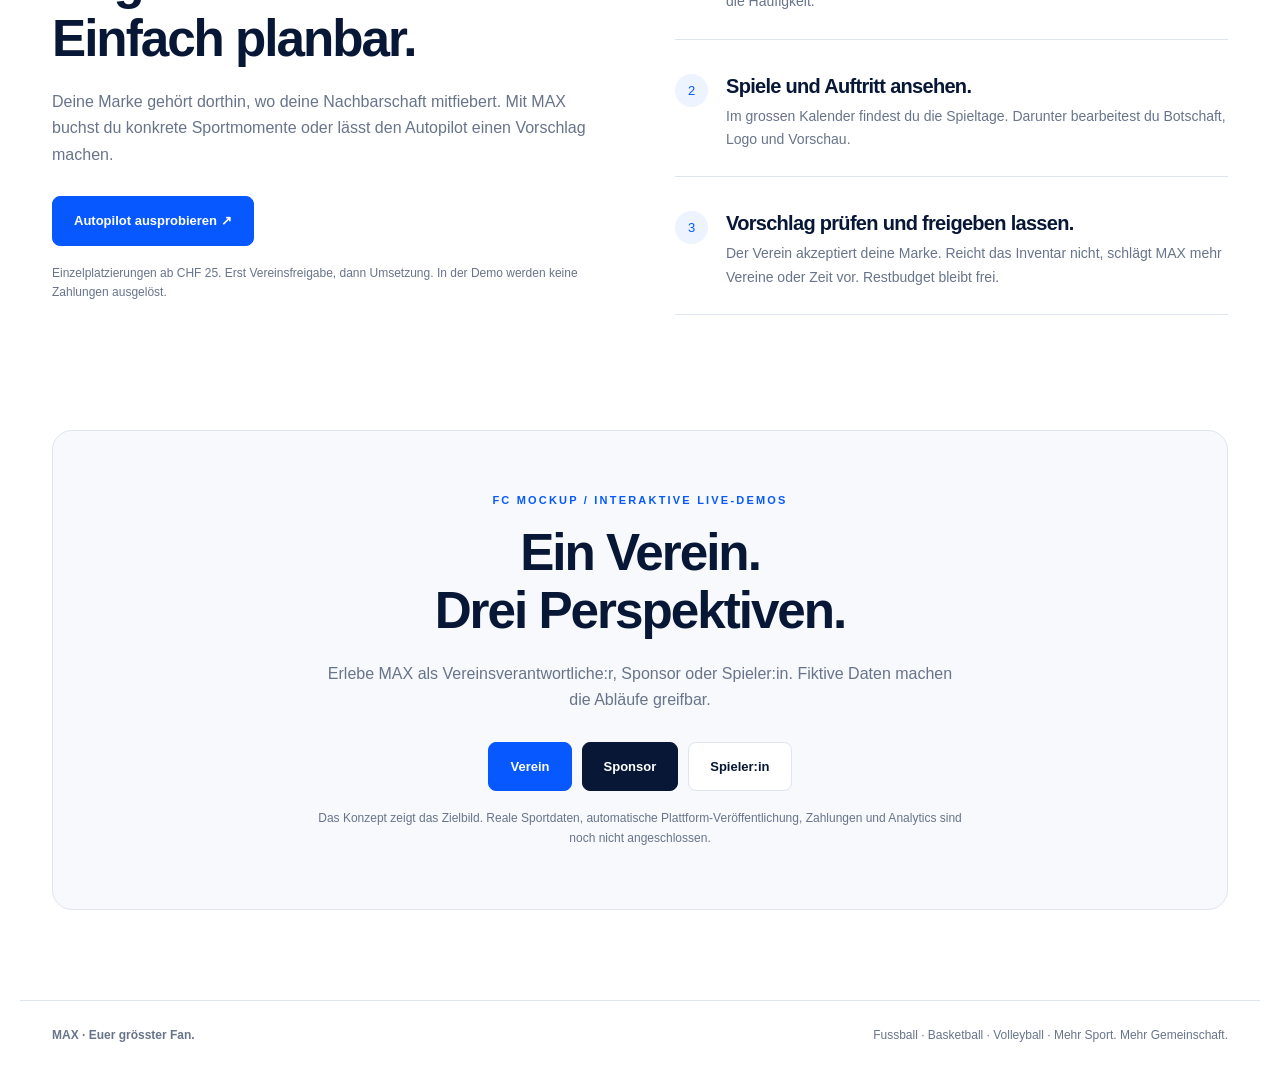
==== commit 13c40b45: "Limit MVP match journey to Matchday, Fulltime and Player of the Day" ====
--- a/max-site/index.html
+++ b/max-site/index.html
@@ -6,8 +6,8 @@
 <div class="strip"><div class="wrap"><span>WhatsApp</span><span>Instagram</span><span>Facebook</span><span>TikTok</span><span>Vereinswebsite</span></div></div>
 <section class="wrap section" id="concept"><div class="intro"><div class="eyebrow">Die Idee hinter MAX</div><h2>Lokaler Sport wird<br>zu einem Mediennetzwerk.</h2><p>Der Spielplan steht längst fest. MAX bereitet die Geschichten und Sponsoring-Plätze schon vorher vor, aktualisiert sie am Spieltag und lernt anschliessend aus ihrer Wirkung.</p></div>
 <div class="concept" aria-label="MAX Prozessgrafik"><div class="flow"><article><div class="eyebrow">01 / Der Verein</div><h3>Sport passiert.</h3><p>Spielplan · Tabelle<br>Ergebnisse · Vereinsmomente</p></article><article class="brain"><div class="eyebrow">02 / MAX</div><h3>Denkt voraus.</h3><p>Plant. Erstellt. Kuratiert.<br>PLAN → LIVE → LEARN</p></article><article><div class="eyebrow">03 / Eure Kanäle</div><h3>Sichtbar werden.</h3><p>WhatsApp · Instagram<br>Facebook · TikTok · Web</p></article><article><div class="eyebrow">04 / Community</div><h3>Mitfiebern. Teilen.</h3><p>Fans · Teams · Eltern<br>Gegner · lokale Netzwerke</p></article></div><div class="sponsor-loop"><div><b>↑ Sponsoren ermöglichen Sportmomente</b><br>Budget → passende Spiele → 75 % für den Verein</div><div><b>↶ Wirkung verbessert die nächste Planung</b><br>Aufrufe · Shares · Sponsor-Klicks</div></div><p>Ein Vereinsauftritt. Teams werden intern getrennt geplant; veröffentlicht wird nach Relevanz und passender Häufigkeit.</p></div>
-<div class="steps"><article class="step"><span class="number">PLAN / VOR DEM SPIEL</span><h3>Vorfreude beginnt früher.</h3><p>MAX bereitet Inhalte 7–14 Tage voraus vor. Derbys, Tabellenlage und kommende Spiele liefern den Kontext.</p></article><article class="step"><span class="number">LIVE / AM SPIELTAG</span><h3>Der Moment zählt.</h3><p>Resultate und besondere Szenen ergänzen die vorbereitete Geschichte. Als Karte, Text oder Videoformat.</p></article><article class="step"><span class="number">LEARN / NACH DEM SPIEL</span><h3>Wirkung macht uns besser.</h3><p>Aufrufe, geteilte Inhalte und Sponsor-Klicks zeigen, was funktioniert – und was wir nächstes Mal anders machen.</p></article></div></section>
+<div class="steps" aria-label="Die drei MVP-Matchkarten"><article class="step"><span class="number">01 / MATCHDAY</span><h3>Vorfreude teilen.</h3><p>Vor dem Spiel: Gegner, Spielzeit und Ort – optional mit bestätigter Aufstellung.</p></article><article class="step"><span class="number">02 / FULLTIME</span><h3>Das Resultat feiern.</h3><p>Nach dem Spiel: das bestätigte Endresultat und der kurze Rückblick.</p></article><article class="step"><span class="number">03 / PLAYER OF THE DAY</span><h3>Menschen sichtbar machen.</h3><p>Die vom Verein bestätigte Auszeichnung – mit freigegebenem Namen und Bild.</p></article></div><div class="steps"><article class="step"><span class="number">PLAN / VOR DEM SPIEL</span><h3>Vorfreude beginnt früher.</h3><p>MAX bereitet Inhalte 7–14 Tage voraus vor. Derbys, Tabellenlage und kommende Spiele liefern den Kontext.</p></article><article class="step"><span class="number">LIVE / AM SPIELTAG</span><h3>Der Moment zählt.</h3><p>Resultate und besondere Szenen ergänzen die vorbereitete Geschichte. Als Karte, Text oder Videoformat.</p></article><article class="step"><span class="number">LEARN / NACH DEM SPIEL</span><h3>Wirkung macht uns besser.</h3><p>Aufrufe, geteilte Inhalte und Sponsor-Klicks zeigen, was funktioniert – und was wir nächstes Mal anders machen.</p></article></div></section>
 <section class="tint" id="clubs"><div class="wrap section split"><div><div class="eyebrow">Für Vereine</div><h2>Ihr macht den Sport.<br>MAX die Geschichten.</h2><div class="simple-process"><article><span class="number">1</span><div><h3>Verein einrichten.</h3><p>Teams, Farben, Datenquellen und Kanäle festlegen. Ihr bestimmt die Spielregeln für Inhalte und Sponsoren.</p></div></article><article><span class="number">2</span><div><h3>MAX bereitet vor.</h3><p>Spieltag-Karten und Beiträge entstehen im Vereinsdesign. Spieler:innen können eigene Momente einreichen.</p></div></article><article><span class="number">3</span><div><h3>Fans erreichen. Verein stärken.</h3><p>Gute Inhalte werden geteilt. Freigegebene Sponsoren unterstützen passende Momente.</p></div></article></div></div><div class="pricing"><span class="pill">Für Vereine kostenlos</span><h3 style="margin-top:24px">Mehr Vereinsleben.<br>Keine Monatsgebühr.</h3><div class="price">CHF 0</div><p>Das Standardangebot wird über Sponsoring finanziert.</p><ul><li>Alle Teams unter einer Vereinsidentität</li><li>Inhalte für mehrere Kanäle</li><li>Spielerportal und Vereinsmomente</li><li>Kontrolle über Sponsoren und Inhalte</li><li>75 % der normalen Platzierungserlöse</li></ul><a class="button blue" href="https://fvrz-app-fco.onrender.com/club">Vereins-Demo ansehen ↗</a></div></div></section>
-<section class="wrap section split" id="sponsors"><div><div class="eyebrow">Für Sponsoren</div><h2>Regional sichtbar.<br>Einfach planbar.</h2><p>Deine Marke gehört dorthin, wo deine Nachbarschaft mitfiebert. Mit MAX buchst du konkrete Sportmomente oder lässt den Autopilot einen Vorschlag machen.</p><div class="actions"><a class="button blue" href="https://fvrz-app-fco.onrender.com/sponsor">Autopilot ausprobieren ↗</a></div><p class="small">Einzelplatzierungen ab CHF 20. Erst Vereinsfreigabe, dann Umsetzung. In der Demo werden keine Zahlungen ausgelöst.</p></div><div class="simple-process"><article><span class="number">1</span><div><h3>Budget und Region wählen.</h3><p>Wie viel, wo und wie lange? MAX plant innerhalb deiner Grenzen und begrenzt die Häufigkeit.</p></div></article><article><span class="number">2</span><div><h3>Spiele und Auftritt ansehen.</h3><p>Im grossen Kalender findest du die Spieltage. Darunter bearbeitest du Botschaft, Logo und Vorschau.</p></div></article><article><span class="number">3</span><div><h3>Vorschlag prüfen und freigeben lassen.</h3><p>Der Verein akzeptiert deine Marke. Reicht das Inventar nicht, schlägt MAX mehr Vereine oder Zeit vor. Restbudget bleibt frei.</p></div></article></div></section>
+<section class="wrap section split" id="sponsors"><div><div class="eyebrow">Für Sponsoren</div><h2>Regional sichtbar.<br>Einfach planbar.</h2><p>Deine Marke gehört dorthin, wo deine Nachbarschaft mitfiebert. Mit MAX buchst du konkrete Sportmomente oder lässt den Autopilot einen Vorschlag machen.</p><div class="actions"><a class="button blue" href="https://fvrz-app-fco.onrender.com/sponsor">Autopilot ausprobieren ↗</a></div><p class="small">Einzelplatzierungen ab CHF 25. Erst Vereinsfreigabe, dann Umsetzung. In der Demo werden keine Zahlungen ausgelöst.</p></div><div class="simple-process"><article><span class="number">1</span><div><h3>Budget und Region wählen.</h3><p>Wie viel, wo und wie lange? MAX plant innerhalb deiner Grenzen und begrenzt die Häufigkeit.</p></div></article><article><span class="number">2</span><div><h3>Spiele und Auftritt ansehen.</h3><p>Im grossen Kalender findest du die Spieltage. Darunter bearbeitest du Botschaft, Logo und Vorschau.</p></div></article><article><span class="number">3</span><div><h3>Vorschlag prüfen und freigeben lassen.</h3><p>Der Verein akzeptiert deine Marke. Reicht das Inventar nicht, schlägt MAX mehr Vereine oder Zeit vor. Restbudget bleibt frei.</p></div></article></div></section>
 <section class="wrap" id="demo"><div class="cta"><div class="eyebrow">FC Mockup / Interaktive Live-Demos</div><h2>Ein Verein.<br>Drei Perspektiven.</h2><p>Erlebe MAX als Vereinsverantwortliche:r, Sponsor oder Spieler:in. Fiktive Daten machen die Abläufe greifbar.</p><div class="actions"><a class="button blue" href="https://fvrz-app-fco.onrender.com/club">Verein</a><a class="button" href="https://fvrz-app-fco.onrender.com/sponsor">Sponsor</a><a class="button light" href="https://fvrz-app-fco.onrender.com/player">Spieler:in</a></div><p class="small">Das Konzept zeigt das Zielbild. Reale Sportdaten, automatische Plattform-Veröffentlichung, Zahlungen und Analytics sind noch nicht angeschlossen.</p></div></section>
 </main><footer class="wrap"><b>MAX · Euer grösster Fan.</b><span>Fussball · Basketball · Volleyball · Mehr Sport. Mehr Gemeinschaft.</span></footer></body></html>
